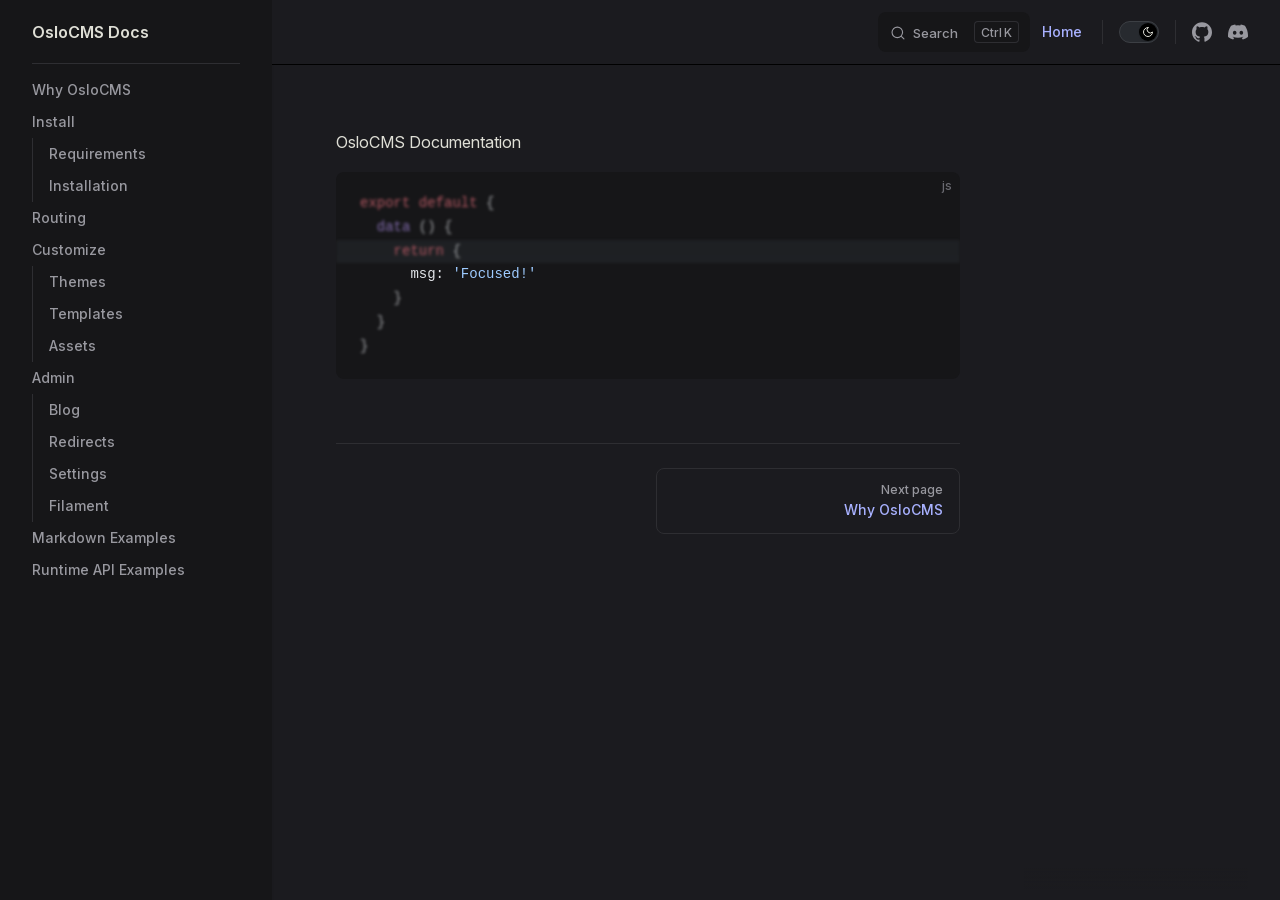
==== docs/index.html @ 2665dec1 "testing vue comp." ====
<!DOCTYPE html>
<html lang="en-US" dir="ltr">
  <head>
    <meta charset="utf-8">
    <meta name="viewport" content="width=device-width,initial-scale=1">
    <title>OsloCMS Docs</title>
    <meta name="description" content="Documentation for OsloCMS">
    <meta name="generator" content="VitePress v1.6.4">
    <link rel="preload stylesheet" href="/docs/assets/style.DeRj44aW.css" as="style">
    <link rel="preload stylesheet" href="/docs/vp-icons.css" as="style">
    
    <script type="module" src="/docs/assets/app.ida3rSak.js"></script>
    <link rel="preload" href="/docs/assets/inter-roman-latin.Di8DUHzh.woff2" as="font" type="font/woff2" crossorigin="">
    <link rel="modulepreload" href="/docs/assets/chunks/theme.DmcvcdKT.js">
    <link rel="modulepreload" href="/docs/assets/chunks/framework.C_C_Szfk.js">
    <link rel="modulepreload" href="/docs/assets/index.md.CKp2go_h.lean.js">
    <script id="check-dark-mode">(()=>{const e=localStorage.getItem("vitepress-theme-appearance")||"dark",a=window.matchMedia("(prefers-color-scheme: dark)").matches;(!e||e==="auto"?a:e==="dark")&&document.documentElement.classList.add("dark")})();</script>
    <script id="check-mac-os">document.documentElement.classList.toggle("mac",/Mac|iPhone|iPod|iPad/i.test(navigator.platform));</script>
  </head>
  <body>
    <div id="app"><div class="Layout" data-v-5d98c3a5><!--[--><!--]--><!--[--><span tabindex="-1" data-v-0b0ada53></span><a href="#VPContent" class="VPSkipLink visually-hidden" data-v-0b0ada53>Skip to content</a><!--]--><!----><header class="VPNav" data-v-5d98c3a5 data-v-ae24b3ad><div class="VPNavBar" data-v-ae24b3ad data-v-6aa21345><div class="wrapper" data-v-6aa21345><div class="container" data-v-6aa21345><div class="title" data-v-6aa21345><div class="VPNavBarTitle has-sidebar" data-v-6aa21345 data-v-1168a8e4><a class="title" href="/docs/" data-v-1168a8e4><!--[--><!--]--><!----><span data-v-1168a8e4>OsloCMS Docs</span><!--[--><!--]--></a></div></div><div class="content" data-v-6aa21345><div class="content-body" data-v-6aa21345><!--[--><!--]--><div class="VPNavBarSearch search" data-v-6aa21345><!--[--><!----><div id="local-search"><button type="button" class="DocSearch DocSearch-Button" aria-label="Search"><span class="DocSearch-Button-Container"><span class="vp-icon DocSearch-Search-Icon"></span><span class="DocSearch-Button-Placeholder">Search</span></span><span class="DocSearch-Button-Keys"><kbd class="DocSearch-Button-Key"></kbd><kbd class="DocSearch-Button-Key">K</kbd></span></button></div><!--]--></div><nav aria-labelledby="main-nav-aria-label" class="VPNavBarMenu menu" data-v-6aa21345 data-v-dc692963><span id="main-nav-aria-label" class="visually-hidden" data-v-dc692963> Main Navigation </span><!--[--><!--[--><a class="VPLink link VPNavBarMenuLink active" href="/docs/" tabindex="0" data-v-dc692963 data-v-e56f3d57><!--[--><span data-v-e56f3d57>Home</span><!--]--></a><!--]--><!--]--></nav><!----><div class="VPNavBarAppearance appearance" data-v-6aa21345 data-v-6c893767><button class="VPSwitch VPSwitchAppearance" type="button" role="switch" title aria-checked="true" data-v-6c893767 data-v-5337faa4 data-v-1d5665e3><span class="check" data-v-1d5665e3><span class="icon" data-v-1d5665e3><!--[--><span class="vpi-sun sun" data-v-5337faa4></span><span class="vpi-moon moon" data-v-5337faa4></span><!--]--></span></span></button></div><div class="VPSocialLinks VPNavBarSocialLinks social-links" data-v-6aa21345 data-v-0394ad82 data-v-7bc22406><!--[--><a class="VPSocialLink no-icon" href="https://github.com/oslocms/oslocms" aria-label="github" target="_blank" rel="noopener" data-v-7bc22406 data-v-bd121fe5><span class="vpi-social-github"></span></a><a class="VPSocialLink no-icon" href="https://discord.com/invite/kWGQYhbkNf" aria-label="discord" target="_blank" rel="noopener" data-v-7bc22406 data-v-bd121fe5><span class="vpi-social-discord"></span></a><!--]--></div><div class="VPFlyout VPNavBarExtra extra" data-v-6aa21345 data-v-bb2aa2f0 data-v-cf11d7a2><button type="button" class="button" aria-haspopup="true" aria-expanded="false" aria-label="extra navigation" data-v-cf11d7a2><span class="vpi-more-horizontal icon" data-v-cf11d7a2></span></button><div class="menu" data-v-cf11d7a2><div class="VPMenu" data-v-cf11d7a2 data-v-b98bc113><!----><!--[--><!--[--><!----><div class="group" data-v-bb2aa2f0><div class="item appearance" data-v-bb2aa2f0><p class="label" data-v-bb2aa2f0>Appearance</p><div class="appearance-action" data-v-bb2aa2f0><button class="VPSwitch VPSwitchAppearance" type="button" role="switch" title aria-checked="true" data-v-bb2aa2f0 data-v-5337faa4 data-v-1d5665e3><span class="check" data-v-1d5665e3><span class="icon" data-v-1d5665e3><!--[--><span class="vpi-sun sun" data-v-5337faa4></span><span class="vpi-moon moon" data-v-5337faa4></span><!--]--></span></span></button></div></div></div><div class="group" data-v-bb2aa2f0><div class="item social-links" data-v-bb2aa2f0><div class="VPSocialLinks social-links-list" data-v-bb2aa2f0 data-v-7bc22406><!--[--><a class="VPSocialLink no-icon" href="https://github.com/oslocms/oslocms" aria-label="github" target="_blank" rel="noopener" data-v-7bc22406 data-v-bd121fe5><span class="vpi-social-github"></span></a><a class="VPSocialLink no-icon" href="https://discord.com/invite/kWGQYhbkNf" aria-label="discord" target="_blank" rel="noopener" data-v-7bc22406 data-v-bd121fe5><span class="vpi-social-discord"></span></a><!--]--></div></div></div><!--]--><!--]--></div></div></div><!--[--><!--]--><button type="button" class="VPNavBarHamburger hamburger" aria-label="mobile navigation" aria-expanded="false" aria-controls="VPNavScreen" data-v-6aa21345 data-v-e5dd9c1c><span class="container" data-v-e5dd9c1c><span class="top" data-v-e5dd9c1c></span><span class="middle" data-v-e5dd9c1c></span><span class="bottom" data-v-e5dd9c1c></span></span></button></div></div></div></div><div class="divider" data-v-6aa21345><div class="divider-line" data-v-6aa21345></div></div></div><!----></header><div class="VPLocalNav has-sidebar empty" data-v-5d98c3a5 data-v-a6f0e41e><div class="container" data-v-a6f0e41e><button class="menu" aria-expanded="false" aria-controls="VPSidebarNav" data-v-a6f0e41e><span class="vpi-align-left menu-icon" data-v-a6f0e41e></span><span class="menu-text" data-v-a6f0e41e>Menu</span></button><div class="VPLocalNavOutlineDropdown" style="--vp-vh:0px;" data-v-a6f0e41e data-v-8a42e2b4><button data-v-8a42e2b4>Return to top</button><!----></div></div></div><aside class="VPSidebar" data-v-5d98c3a5 data-v-319d5ca6><div class="curtain" data-v-319d5ca6></div><nav class="nav" id="VPSidebarNav" aria-labelledby="sidebar-aria-label" tabindex="-1" data-v-319d5ca6><span class="visually-hidden" id="sidebar-aria-label" data-v-319d5ca6> Sidebar Navigation </span><!--[--><!--]--><!--[--><div class="no-transition group" data-v-c40bc020><section class="VPSidebarItem level-0" data-v-c40bc020 data-v-b3fd67f8><!----><div class="items" data-v-b3fd67f8><!--[--><div class="VPSidebarItem level-1 is-link" data-v-b3fd67f8><div class="item" data-v-b3fd67f8><div class="indicator" data-v-b3fd67f8></div><a class="VPLink link link" href="/docs/why-oslocms.html" data-v-b3fd67f8><!--[--><p class="text" data-v-b3fd67f8>Why OsloCMS</p><!--]--></a><!----></div><!----></div><section class="VPSidebarItem level-1" data-v-b3fd67f8><div class="item" role="button" tabindex="0" data-v-b3fd67f8><div class="indicator" data-v-b3fd67f8></div><h3 class="text" data-v-b3fd67f8>Install</h3><!----></div><div class="items" data-v-b3fd67f8><!--[--><div class="VPSidebarItem level-2 is-link" data-v-b3fd67f8><div class="item" data-v-b3fd67f8><div class="indicator" data-v-b3fd67f8></div><a class="VPLink link link" href="/docs/requirements.html" data-v-b3fd67f8><!--[--><p class="text" data-v-b3fd67f8>Requirements</p><!--]--></a><!----></div><!----></div><div class="VPSidebarItem level-2 is-link" data-v-b3fd67f8><div class="item" data-v-b3fd67f8><div class="indicator" data-v-b3fd67f8></div><a class="VPLink link link" href="/docs/installation.html" data-v-b3fd67f8><!--[--><p class="text" data-v-b3fd67f8>Installation</p><!--]--></a><!----></div><!----></div><!--]--></div></section><div class="VPSidebarItem level-1 is-link" data-v-b3fd67f8><div class="item" data-v-b3fd67f8><div class="indicator" data-v-b3fd67f8></div><a class="VPLink link link" href="/docs/routing.html" data-v-b3fd67f8><!--[--><p class="text" data-v-b3fd67f8>Routing</p><!--]--></a><!----></div><!----></div><section class="VPSidebarItem level-1" data-v-b3fd67f8><div class="item" role="button" tabindex="0" data-v-b3fd67f8><div class="indicator" data-v-b3fd67f8></div><h3 class="text" data-v-b3fd67f8>Customize</h3><!----></div><div class="items" data-v-b3fd67f8><!--[--><div class="VPSidebarItem level-2 is-link" data-v-b3fd67f8><div class="item" data-v-b3fd67f8><div class="indicator" data-v-b3fd67f8></div><a class="VPLink link link" href="/docs/themes.html" data-v-b3fd67f8><!--[--><p class="text" data-v-b3fd67f8>Themes</p><!--]--></a><!----></div><!----></div><div class="VPSidebarItem level-2 is-link" data-v-b3fd67f8><div class="item" data-v-b3fd67f8><div class="indicator" data-v-b3fd67f8></div><a class="VPLink link link" href="/docs/templates.html" data-v-b3fd67f8><!--[--><p class="text" data-v-b3fd67f8>Templates</p><!--]--></a><!----></div><!----></div><div class="VPSidebarItem level-2 is-link" data-v-b3fd67f8><div class="item" data-v-b3fd67f8><div class="indicator" data-v-b3fd67f8></div><a class="VPLink link link" href="/docs/assets.html" data-v-b3fd67f8><!--[--><p class="text" data-v-b3fd67f8>Assets</p><!--]--></a><!----></div><!----></div><!--]--></div></section><section class="VPSidebarItem level-1" data-v-b3fd67f8><div class="item" role="button" tabindex="0" data-v-b3fd67f8><div class="indicator" data-v-b3fd67f8></div><h3 class="text" data-v-b3fd67f8>Admin</h3><!----></div><div class="items" data-v-b3fd67f8><!--[--><div class="VPSidebarItem level-2 is-link" data-v-b3fd67f8><div class="item" data-v-b3fd67f8><div class="indicator" data-v-b3fd67f8></div><a class="VPLink link link" href="/docs/blog.html" data-v-b3fd67f8><!--[--><p class="text" data-v-b3fd67f8>Blog</p><!--]--></a><!----></div><!----></div><div class="VPSidebarItem level-2 is-link" data-v-b3fd67f8><div class="item" data-v-b3fd67f8><div class="indicator" data-v-b3fd67f8></div><a class="VPLink link link" href="/docs/redirects.html" data-v-b3fd67f8><!--[--><p class="text" data-v-b3fd67f8>Redirects</p><!--]--></a><!----></div><!----></div><div class="VPSidebarItem level-2 is-link" data-v-b3fd67f8><div class="item" data-v-b3fd67f8><div class="indicator" data-v-b3fd67f8></div><a class="VPLink link link" href="/docs/settings.html" data-v-b3fd67f8><!--[--><p class="text" data-v-b3fd67f8>Settings</p><!--]--></a><!----></div><!----></div><div class="VPSidebarItem level-2 is-link" data-v-b3fd67f8><div class="item" data-v-b3fd67f8><div class="indicator" data-v-b3fd67f8></div><a class="VPLink link link" href="/docs/filament.html" data-v-b3fd67f8><!--[--><p class="text" data-v-b3fd67f8>Filament</p><!--]--></a><!----></div><!----></div><!--]--></div></section><div class="VPSidebarItem level-1 is-link" data-v-b3fd67f8><div class="item" data-v-b3fd67f8><div class="indicator" data-v-b3fd67f8></div><a class="VPLink link link" href="/docs/markdown-examples.html" data-v-b3fd67f8><!--[--><p class="text" data-v-b3fd67f8>Markdown Examples</p><!--]--></a><!----></div><!----></div><div class="VPSidebarItem level-1 is-link" data-v-b3fd67f8><div class="item" data-v-b3fd67f8><div class="indicator" data-v-b3fd67f8></div><a class="VPLink link link" href="/docs/api-examples.html" data-v-b3fd67f8><!--[--><p class="text" data-v-b3fd67f8>Runtime API Examples</p><!--]--></a><!----></div><!----></div><!--]--></div></section></div><!--]--><!--[--><!--]--></nav></aside><div class="VPContent has-sidebar" id="VPContent" data-v-5d98c3a5 data-v-1428d186><div class="VPDoc has-sidebar has-aside" data-v-1428d186 data-v-39a288b8><!--[--><!--]--><div class="container" data-v-39a288b8><div class="aside" data-v-39a288b8><div class="aside-curtain" data-v-39a288b8></div><div class="aside-container" data-v-39a288b8><div class="aside-content" data-v-39a288b8><div class="VPDocAside" data-v-39a288b8 data-v-3f215769><!--[--><!--]--><!--[--><!--]--><nav aria-labelledby="doc-outline-aria-label" class="VPDocAsideOutline" data-v-3f215769 data-v-a5bbad30><div class="content" data-v-a5bbad30><div class="outline-marker" data-v-a5bbad30></div><div aria-level="2" class="outline-title" id="doc-outline-aria-label" role="heading" data-v-a5bbad30>On this page</div><ul class="VPDocOutlineItem root" data-v-a5bbad30 data-v-b933a997><!--[--><!--]--></ul></div></nav><!--[--><!--]--><div class="spacer" data-v-3f215769></div><!--[--><!--]--><!----><!--[--><!--]--><!--[--><!--]--></div></div></div></div><div class="content" data-v-39a288b8><div class="content-container" data-v-39a288b8><!--[--><!--]--><main class="main" data-v-39a288b8><div style="position:relative;" class="vp-doc _docs_" data-v-39a288b8><div><p>OsloCMS Documentation</p><div class="language-js vp-adaptive-theme"><button title="Copy Code" class="copy"></button><span class="lang">js</span><pre class="shiki shiki-themes github-light github-dark has-focused-lines vp-code" tabindex="0"><code><span class="line"><span style="--shiki-light:#D73A49;--shiki-dark:#F97583;">export</span><span style="--shiki-light:#D73A49;--shiki-dark:#F97583;"> default</span><span style="--shiki-light:#24292E;--shiki-dark:#E1E4E8;"> {</span></span>
<span class="line"><span style="--shiki-light:#6F42C1;--shiki-dark:#B392F0;">  data</span><span style="--shiki-light:#24292E;--shiki-dark:#E1E4E8;"> () {</span></span>
<span class="line highlighted"><span style="--shiki-light:#D73A49;--shiki-dark:#F97583;">    return</span><span style="--shiki-light:#24292E;--shiki-dark:#E1E4E8;"> {</span></span>
<span class="line has-focus"><span style="--shiki-light:#24292E;--shiki-dark:#E1E4E8;">      msg: </span><span style="--shiki-light:#032F62;--shiki-dark:#9ECBFF;">&#39;Focused!&#39;</span></span>
<span class="line"><span style="--shiki-light:#24292E;--shiki-dark:#E1E4E8;">    }</span></span>
<span class="line"><span style="--shiki-light:#24292E;--shiki-dark:#E1E4E8;">  }</span></span>
<span class="line"><span style="--shiki-light:#24292E;--shiki-dark:#E1E4E8;">}</span></span></code></pre></div><!----></div></div></main><footer class="VPDocFooter" data-v-39a288b8 data-v-e257564d><!--[--><!--]--><!----><nav class="prev-next" aria-labelledby="doc-footer-aria-label" data-v-e257564d><span class="visually-hidden" id="doc-footer-aria-label" data-v-e257564d>Pager</span><div class="pager" data-v-e257564d><!----></div><div class="pager" data-v-e257564d><a class="VPLink link pager-link next" href="/docs/why-oslocms.html" data-v-e257564d><!--[--><span class="desc" data-v-e257564d>Next page</span><span class="title" data-v-e257564d>Why OsloCMS</span><!--]--></a></div></nav></footer><!--[--><!--]--></div></div></div><!--[--><!--]--></div></div><!----><!--[--><!--]--></div></div>
    <script>window.__VP_HASH_MAP__=JSON.parse("{\"api-examples.md\":\"Dsh8jZm9\",\"blog.md\":\"DB3ICkCv\",\"filament.md\":\"DkvIw7Wy\",\"index.md\":\"CKp2go_h\",\"installation.md\":\"D9FO92yv\",\"markdown-examples.md\":\"B3j5pQCL\",\"requirements.md\":\"CQa6sBof\",\"routing.md\":\"C2Q2ifGm\",\"settings.md\":\"DXqsohsx\",\"templates.md\":\"BaVoWeAZ\",\"themes.md\":\"8cF9UTrM\",\"why-oslocms.md\":\"DVQDPVm5\"}");window.__VP_SITE_DATA__=JSON.parse("{\"lang\":\"en-US\",\"dir\":\"ltr\",\"title\":\"OsloCMS Docs\",\"description\":\"Documentation for OsloCMS\",\"base\":\"/docs/\",\"head\":[],\"router\":{\"prefetchLinks\":true},\"appearance\":\"dark\",\"themeConfig\":{\"head\":[[\"link\",{\"rel\":\"icon\",\"href\":\"/images/favicon.ico\"}]],\"nav\":[{\"text\":\"Home\",\"link\":\"/\"}],\"sidebar\":[{\"items\":[{\"text\":\"Why OsloCMS\",\"link\":\"/why-oslocms\"},{\"text\":\"Install\",\"items\":[{\"text\":\"Requirements\",\"link\":\"/requirements\"},{\"text\":\"Installation\",\"link\":\"/installation\"}]},{\"text\":\"Routing\",\"link\":\"/routing\"},{\"text\":\"Customize\",\"items\":[{\"text\":\"Themes\",\"link\":\"/themes\"},{\"text\":\"Templates\",\"link\":\"/templates\"},{\"text\":\"Assets\",\"link\":\"/assets\"}]},{\"text\":\"Admin\",\"items\":[{\"text\":\"Blog\",\"link\":\"/blog\"},{\"text\":\"Redirects\",\"link\":\"/redirects\"},{\"text\":\"Settings\",\"link\":\"/settings\"},{\"text\":\"Filament\",\"link\":\"/filament\"}]},{\"text\":\"Markdown Examples\",\"link\":\"/markdown-examples\"},{\"text\":\"Runtime API Examples\",\"link\":\"/api-examples\"}]}],\"socialLinks\":[{\"icon\":\"github\",\"link\":\"https://github.com/oslocms/oslocms\"},{\"icon\":\"discord\",\"link\":\"https://discord.com/invite/kWGQYhbkNf\"}],\"search\":{\"provider\":\"local\"}},\"locales\":{},\"scrollOffset\":134,\"cleanUrls\":false}");</script>
    
  </body>
</html>
---- docs/assets/style.DeRj44aW.css ----
@font-face{font-family:Inter;font-style:normal;font-weight:100 900;font-display:swap;src:url(/docs/assets/inter-roman-cyrillic-ext.BBPuwvHQ.woff2) format("woff2");unicode-range:U+0460-052F,U+1C80-1C88,U+20B4,U+2DE0-2DFF,U+A640-A69F,U+FE2E-FE2F}@font-face{font-family:Inter;font-style:normal;font-weight:100 900;font-display:swap;src:url(/docs/assets/inter-roman-cyrillic.C5lxZ8CY.woff2) format("woff2");unicode-range:U+0301,U+0400-045F,U+0490-0491,U+04B0-04B1,U+2116}@font-face{font-family:Inter;font-style:normal;font-weight:100 900;font-display:swap;src:url(/docs/assets/inter-roman-greek-ext.CqjqNYQ-.woff2) format("woff2");unicode-range:U+1F00-1FFF}@font-face{font-family:Inter;font-style:normal;font-weight:100 900;font-display:swap;src:url(/docs/assets/inter-roman-greek.BBVDIX6e.woff2) format("woff2");unicode-range:U+0370-0377,U+037A-037F,U+0384-038A,U+038C,U+038E-03A1,U+03A3-03FF}@font-face{font-family:Inter;font-style:normal;font-weight:100 900;font-display:swap;src:url(/docs/assets/inter-roman-vietnamese.BjW4sHH5.woff2) format("woff2");unicode-range:U+0102-0103,U+0110-0111,U+0128-0129,U+0168-0169,U+01A0-01A1,U+01AF-01B0,U+0300-0301,U+0303-0304,U+0308-0309,U+0323,U+0329,U+1EA0-1EF9,U+20AB}@font-face{font-family:Inter;font-style:normal;font-weight:100 900;font-display:swap;src:url(/docs/assets/inter-roman-latin-ext.4ZJIpNVo.woff2) format("woff2");unicode-range:U+0100-02AF,U+0304,U+0308,U+0329,U+1E00-1E9F,U+1EF2-1EFF,U+2020,U+20A0-20AB,U+20AD-20C0,U+2113,U+2C60-2C7F,U+A720-A7FF}@font-face{font-family:Inter;font-style:normal;font-weight:100 900;font-display:swap;src:url(/docs/assets/inter-roman-latin.Di8DUHzh.woff2) format("woff2");unicode-range:U+0000-00FF,U+0131,U+0152-0153,U+02BB-02BC,U+02C6,U+02DA,U+02DC,U+0304,U+0308,U+0329,U+2000-206F,U+2074,U+20AC,U+2122,U+2191,U+2193,U+2212,U+2215,U+FEFF,U+FFFD}@font-face{font-family:Inter;font-style:italic;font-weight:100 900;font-display:swap;src:url(/docs/assets/inter-italic-cyrillic-ext.r48I6akx.woff2) format("woff2");unicode-range:U+0460-052F,U+1C80-1C88,U+20B4,U+2DE0-2DFF,U+A640-A69F,U+FE2E-FE2F}@font-face{font-family:Inter;font-style:italic;font-weight:100 900;font-display:swap;src:url(/docs/assets/inter-italic-cyrillic.By2_1cv3.woff2) format("woff2");unicode-range:U+0301,U+0400-045F,U+0490-0491,U+04B0-04B1,U+2116}@font-face{font-family:Inter;font-style:italic;font-weight:100 900;font-display:swap;src:url(/docs/assets/inter-italic-greek-ext.1u6EdAuj.woff2) format("woff2");unicode-range:U+1F00-1FFF}@font-face{font-family:Inter;font-style:italic;font-weight:100 900;font-display:swap;src:url(/docs/assets/inter-italic-greek.DJ8dCoTZ.woff2) format("woff2");unicode-range:U+0370-0377,U+037A-037F,U+0384-038A,U+038C,U+038E-03A1,U+03A3-03FF}@font-face{font-family:Inter;font-style:italic;font-weight:100 900;font-display:swap;src:url(/docs/assets/inter-italic-vietnamese.BSbpV94h.woff2) format("woff2");unicode-range:U+0102-0103,U+0110-0111,U+0128-0129,U+0168-0169,U+01A0-01A1,U+01AF-01B0,U+0300-0301,U+0303-0304,U+0308-0309,U+0323,U+0329,U+1EA0-1EF9,U+20AB}@font-face{font-family:Inter;font-style:italic;font-weight:100 900;font-display:swap;src:url(/docs/assets/inter-italic-latin-ext.CN1xVJS-.woff2) format("woff2");unicode-range:U+0100-02AF,U+0304,U+0308,U+0329,U+1E00-1E9F,U+1EF2-1EFF,U+2020,U+20A0-20AB,U+20AD-20C0,U+2113,U+2C60-2C7F,U+A720-A7FF}@font-face{font-family:Inter;font-style:italic;font-weight:100 900;font-display:swap;src:url(/docs/assets/inter-italic-latin.C2AdPX0b.woff2) format("woff2");unicode-range:U+0000-00FF,U+0131,U+0152-0153,U+02BB-02BC,U+02C6,U+02DA,U+02DC,U+0304,U+0308,U+0329,U+2000-206F,U+2074,U+20AC,U+2122,U+2191,U+2193,U+2212,U+2215,U+FEFF,U+FFFD}@font-face{font-family:Punctuation SC;font-weight:400;src:local("PingFang SC Regular"),local("Noto Sans CJK SC"),local("Microsoft YaHei");unicode-range:U+201C,U+201D,U+2018,U+2019,U+2E3A,U+2014,U+2013,U+2026,U+00B7,U+007E,U+002F}@font-face{font-family:Punctuation SC;font-weight:500;src:local("PingFang SC Medium"),local("Noto Sans CJK SC"),local("Microsoft YaHei");unicode-range:U+201C,U+201D,U+2018,U+2019,U+2E3A,U+2014,U+2013,U+2026,U+00B7,U+007E,U+002F}@font-face{font-family:Punctuation SC;font-weight:600;src:local("PingFang SC Semibold"),local("Noto Sans CJK SC Bold"),local("Microsoft YaHei Bold");unicode-range:U+201C,U+201D,U+2018,U+2019,U+2E3A,U+2014,U+2013,U+2026,U+00B7,U+007E,U+002F}@font-face{font-family:Punctuation SC;font-weight:700;src:local("PingFang SC Semibold"),local("Noto Sans CJK SC Bold"),local("Microsoft YaHei Bold");unicode-range:U+201C,U+201D,U+2018,U+2019,U+2E3A,U+2014,U+2013,U+2026,U+00B7,U+007E,U+002F}:root{--vp-c-white: #ffffff;--vp-c-black: #000000;--vp-c-neutral: var(--vp-c-black);--vp-c-neutral-inverse: var(--vp-c-white)}.dark{--vp-c-neutral: var(--vp-c-white);--vp-c-neutral-inverse: var(--vp-c-black)}:root{--vp-c-gray-1: #dddde3;--vp-c-gray-2: #e4e4e9;--vp-c-gray-3: #ebebef;--vp-c-gray-soft: rgba(142, 150, 170, .14);--vp-c-indigo-1: #3451b2;--vp-c-indigo-2: #3a5ccc;--vp-c-indigo-3: #5672cd;--vp-c-indigo-soft: rgba(100, 108, 255, .14);--vp-c-purple-1: #6f42c1;--vp-c-purple-2: #7e4cc9;--vp-c-purple-3: #8e5cd9;--vp-c-purple-soft: rgba(159, 122, 234, .14);--vp-c-green-1: #18794e;--vp-c-green-2: #299764;--vp-c-green-3: #30a46c;--vp-c-green-soft: rgba(16, 185, 129, .14);--vp-c-yellow-1: #915930;--vp-c-yellow-2: #946300;--vp-c-yellow-3: #9f6a00;--vp-c-yellow-soft: rgba(234, 179, 8, .14);--vp-c-red-1: #b8272c;--vp-c-red-2: #d5393e;--vp-c-red-3: #e0575b;--vp-c-red-soft: rgba(244, 63, 94, .14);--vp-c-sponsor: #db2777}.dark{--vp-c-gray-1: #515c67;--vp-c-gray-2: #414853;--vp-c-gray-3: #32363f;--vp-c-gray-soft: rgba(101, 117, 133, .16);--vp-c-indigo-1: #a8b1ff;--vp-c-indigo-2: #5c73e7;--vp-c-indigo-3: #3e63dd;--vp-c-indigo-soft: rgba(100, 108, 255, .16);--vp-c-purple-1: #c8abfa;--vp-c-purple-2: #a879e6;--vp-c-purple-3: #8e5cd9;--vp-c-purple-soft: rgba(159, 122, 234, .16);--vp-c-green-1: #3dd68c;--vp-c-green-2: #30a46c;--vp-c-green-3: #298459;--vp-c-green-soft: rgba(16, 185, 129, .16);--vp-c-yellow-1: #f9b44e;--vp-c-yellow-2: #da8b17;--vp-c-yellow-3: #a46a0a;--vp-c-yellow-soft: rgba(234, 179, 8, .16);--vp-c-red-1: #f66f81;--vp-c-red-2: #f14158;--vp-c-red-3: #b62a3c;--vp-c-red-soft: rgba(244, 63, 94, .16)}:root{--vp-c-bg: #ffffff;--vp-c-bg-alt: #f6f6f7;--vp-c-bg-elv: #ffffff;--vp-c-bg-soft: #f6f6f7}.dark{--vp-c-bg: #1b1b1f;--vp-c-bg-alt: #161618;--vp-c-bg-elv: #202127;--vp-c-bg-soft: #202127}:root{--vp-c-border: #c2c2c4;--vp-c-divider: #e2e2e3;--vp-c-gutter: #e2e2e3}.dark{--vp-c-border: #3c3f44;--vp-c-divider: #2e2e32;--vp-c-gutter: #000000}:root{--vp-c-text-1: #3c3c43;--vp-c-text-2: #67676c;--vp-c-text-3: #929295}.dark{--vp-c-text-1: #dfdfd6;--vp-c-text-2: #98989f;--vp-c-text-3: #6a6a71}:root{--vp-c-default-1: var(--vp-c-gray-1);--vp-c-default-2: var(--vp-c-gray-2);--vp-c-default-3: var(--vp-c-gray-3);--vp-c-default-soft: var(--vp-c-gray-soft);--vp-c-brand-1: var(--vp-c-indigo-1);--vp-c-brand-2: var(--vp-c-indigo-2);--vp-c-brand-3: var(--vp-c-indigo-3);--vp-c-brand-soft: var(--vp-c-indigo-soft);--vp-c-brand: var(--vp-c-brand-1);--vp-c-tip-1: var(--vp-c-brand-1);--vp-c-tip-2: var(--vp-c-brand-2);--vp-c-tip-3: var(--vp-c-brand-3);--vp-c-tip-soft: var(--vp-c-brand-soft);--vp-c-note-1: var(--vp-c-brand-1);--vp-c-note-2: var(--vp-c-brand-2);--vp-c-note-3: var(--vp-c-brand-3);--vp-c-note-soft: var(--vp-c-brand-soft);--vp-c-success-1: var(--vp-c-green-1);--vp-c-success-2: var(--vp-c-green-2);--vp-c-success-3: var(--vp-c-green-3);--vp-c-success-soft: var(--vp-c-green-soft);--vp-c-important-1: var(--vp-c-purple-1);--vp-c-important-2: var(--vp-c-purple-2);--vp-c-important-3: var(--vp-c-purple-3);--vp-c-important-soft: var(--vp-c-purple-soft);--vp-c-warning-1: var(--vp-c-yellow-1);--vp-c-warning-2: var(--vp-c-yellow-2);--vp-c-warning-3: var(--vp-c-yellow-3);--vp-c-warning-soft: var(--vp-c-yellow-soft);--vp-c-danger-1: var(--vp-c-red-1);--vp-c-danger-2: var(--vp-c-red-2);--vp-c-danger-3: var(--vp-c-red-3);--vp-c-danger-soft: var(--vp-c-red-soft);--vp-c-caution-1: var(--vp-c-red-1);--vp-c-caution-2: var(--vp-c-red-2);--vp-c-caution-3: var(--vp-c-red-3);--vp-c-caution-soft: var(--vp-c-red-soft)}:root{--vp-font-family-base: "Inter", ui-sans-serif, system-ui, sans-serif, "Apple Color Emoji", "Segoe UI Emoji", "Segoe UI Symbol", "Noto Color Emoji";--vp-font-family-mono: ui-monospace, "Menlo", "Monaco", "Consolas", "Liberation Mono", "Courier New", monospace;font-optical-sizing:auto}:root:where(:lang(zh)){--vp-font-family-base: "Punctuation SC", "Inter", ui-sans-serif, system-ui, sans-serif, "Apple Color Emoji", "Segoe UI Emoji", "Segoe UI Symbol", "Noto Color Emoji"}:root{--vp-shadow-1: 0 1px 2px rgba(0, 0, 0, .04), 0 1px 2px rgba(0, 0, 0, .06);--vp-shadow-2: 0 3px 12px rgba(0, 0, 0, .07), 0 1px 4px rgba(0, 0, 0, .07);--vp-shadow-3: 0 12px 32px rgba(0, 0, 0, .1), 0 2px 6px rgba(0, 0, 0, .08);--vp-shadow-4: 0 14px 44px rgba(0, 0, 0, .12), 0 3px 9px rgba(0, 0, 0, .12);--vp-shadow-5: 0 18px 56px rgba(0, 0, 0, .16), 0 4px 12px rgba(0, 0, 0, .16)}:root{--vp-z-index-footer: 10;--vp-z-index-local-nav: 20;--vp-z-index-nav: 30;--vp-z-index-layout-top: 40;--vp-z-index-backdrop: 50;--vp-z-index-sidebar: 60}@media (min-width: 960px){:root{--vp-z-index-sidebar: 25}}:root{--vp-layout-max-width: 1440px}:root{--vp-header-anchor-symbol: "#"}:root{--vp-code-line-height: 1.7;--vp-code-font-size: .875em;--vp-code-color: var(--vp-c-brand-1);--vp-code-link-color: var(--vp-c-brand-1);--vp-code-link-hover-color: var(--vp-c-brand-2);--vp-code-bg: var(--vp-c-default-soft);--vp-code-block-color: var(--vp-c-text-2);--vp-code-block-bg: var(--vp-c-bg-alt);--vp-code-block-divider-color: var(--vp-c-gutter);--vp-code-lang-color: var(--vp-c-text-3);--vp-code-line-highlight-color: var(--vp-c-default-soft);--vp-code-line-number-color: var(--vp-c-text-3);--vp-code-line-diff-add-color: var(--vp-c-success-soft);--vp-code-line-diff-add-symbol-color: var(--vp-c-success-1);--vp-code-line-diff-remove-color: var(--vp-c-danger-soft);--vp-code-line-diff-remove-symbol-color: var(--vp-c-danger-1);--vp-code-line-warning-color: var(--vp-c-warning-soft);--vp-code-line-error-color: var(--vp-c-danger-soft);--vp-code-copy-code-border-color: var(--vp-c-divider);--vp-code-copy-code-bg: var(--vp-c-bg-soft);--vp-code-copy-code-hover-border-color: var(--vp-c-divider);--vp-code-copy-code-hover-bg: var(--vp-c-bg);--vp-code-copy-code-active-text: var(--vp-c-text-2);--vp-code-copy-copied-text-content: "Copied";--vp-code-tab-divider: var(--vp-code-block-divider-color);--vp-code-tab-text-color: var(--vp-c-text-2);--vp-code-tab-bg: var(--vp-code-block-bg);--vp-code-tab-hover-text-color: var(--vp-c-text-1);--vp-code-tab-active-text-color: var(--vp-c-text-1);--vp-code-tab-active-bar-color: var(--vp-c-brand-1)}:lang(es),:lang(pt){--vp-code-copy-copied-text-content: "Copiado"}:lang(fa){--vp-code-copy-copied-text-content: "کپی شد"}:lang(ko){--vp-code-copy-copied-text-content: "복사됨"}:lang(ru){--vp-code-copy-copied-text-content: "Скопировано"}:lang(zh){--vp-code-copy-copied-text-content: "已复制"}:root{--vp-button-brand-border: transparent;--vp-button-brand-text: var(--vp-c-white);--vp-button-brand-bg: var(--vp-c-brand-3);--vp-button-brand-hover-border: transparent;--vp-button-brand-hover-text: var(--vp-c-white);--vp-button-brand-hover-bg: var(--vp-c-brand-2);--vp-button-brand-active-border: transparent;--vp-button-brand-active-text: var(--vp-c-white);--vp-button-brand-active-bg: var(--vp-c-brand-1);--vp-button-alt-border: transparent;--vp-button-alt-text: var(--vp-c-text-1);--vp-button-alt-bg: var(--vp-c-default-3);--vp-button-alt-hover-border: transparent;--vp-button-alt-hover-text: var(--vp-c-text-1);--vp-button-alt-hover-bg: var(--vp-c-default-2);--vp-button-alt-active-border: transparent;--vp-button-alt-active-text: var(--vp-c-text-1);--vp-button-alt-active-bg: var(--vp-c-default-1);--vp-button-sponsor-border: var(--vp-c-text-2);--vp-button-sponsor-text: var(--vp-c-text-2);--vp-button-sponsor-bg: transparent;--vp-button-sponsor-hover-border: var(--vp-c-sponsor);--vp-button-sponsor-hover-text: var(--vp-c-sponsor);--vp-button-sponsor-hover-bg: transparent;--vp-button-sponsor-active-border: var(--vp-c-sponsor);--vp-button-sponsor-active-text: var(--vp-c-sponsor);--vp-button-sponsor-active-bg: transparent}:root{--vp-custom-block-font-size: 14px;--vp-custom-block-code-font-size: 13px;--vp-custom-block-info-border: transparent;--vp-custom-block-info-text: var(--vp-c-text-1);--vp-custom-block-info-bg: var(--vp-c-default-soft);--vp-custom-block-info-code-bg: var(--vp-c-default-soft);--vp-custom-block-note-border: transparent;--vp-custom-block-note-text: var(--vp-c-text-1);--vp-custom-block-note-bg: var(--vp-c-default-soft);--vp-custom-block-note-code-bg: var(--vp-c-default-soft);--vp-custom-block-tip-border: transparent;--vp-custom-block-tip-text: var(--vp-c-text-1);--vp-custom-block-tip-bg: var(--vp-c-tip-soft);--vp-custom-block-tip-code-bg: var(--vp-c-tip-soft);--vp-custom-block-important-border: transparent;--vp-custom-block-important-text: var(--vp-c-text-1);--vp-custom-block-important-bg: var(--vp-c-important-soft);--vp-custom-block-important-code-bg: var(--vp-c-important-soft);--vp-custom-block-warning-border: transparent;--vp-custom-block-warning-text: var(--vp-c-text-1);--vp-custom-block-warning-bg: var(--vp-c-warning-soft);--vp-custom-block-warning-code-bg: var(--vp-c-warning-soft);--vp-custom-block-danger-border: transparent;--vp-custom-block-danger-text: var(--vp-c-text-1);--vp-custom-block-danger-bg: var(--vp-c-danger-soft);--vp-custom-block-danger-code-bg: var(--vp-c-danger-soft);--vp-custom-block-caution-border: transparent;--vp-custom-block-caution-text: var(--vp-c-text-1);--vp-custom-block-caution-bg: var(--vp-c-caution-soft);--vp-custom-block-caution-code-bg: var(--vp-c-caution-soft);--vp-custom-block-details-border: var(--vp-custom-block-info-border);--vp-custom-block-details-text: var(--vp-custom-block-info-text);--vp-custom-block-details-bg: var(--vp-custom-block-info-bg);--vp-custom-block-details-code-bg: var(--vp-custom-block-info-code-bg)}:root{--vp-input-border-color: var(--vp-c-border);--vp-input-bg-color: var(--vp-c-bg-alt);--vp-input-switch-bg-color: var(--vp-c-default-soft)}:root{--vp-nav-height: 64px;--vp-nav-bg-color: var(--vp-c-bg);--vp-nav-screen-bg-color: var(--vp-c-bg);--vp-nav-logo-height: 24px}.hide-nav{--vp-nav-height: 0px}.hide-nav .VPSidebar{--vp-nav-height: 22px}:root{--vp-local-nav-bg-color: var(--vp-c-bg)}:root{--vp-sidebar-width: 272px;--vp-sidebar-bg-color: var(--vp-c-bg-alt)}:root{--vp-backdrop-bg-color: rgba(0, 0, 0, .6)}:root{--vp-home-hero-name-color: var(--vp-c-brand-1);--vp-home-hero-name-background: transparent;--vp-home-hero-image-background-image: none;--vp-home-hero-image-filter: none}:root{--vp-badge-info-border: transparent;--vp-badge-info-text: var(--vp-c-text-2);--vp-badge-info-bg: var(--vp-c-default-soft);--vp-badge-tip-border: transparent;--vp-badge-tip-text: var(--vp-c-tip-1);--vp-badge-tip-bg: var(--vp-c-tip-soft);--vp-badge-warning-border: transparent;--vp-badge-warning-text: var(--vp-c-warning-1);--vp-badge-warning-bg: var(--vp-c-warning-soft);--vp-badge-danger-border: transparent;--vp-badge-danger-text: var(--vp-c-danger-1);--vp-badge-danger-bg: var(--vp-c-danger-soft)}:root{--vp-carbon-ads-text-color: var(--vp-c-text-1);--vp-carbon-ads-poweredby-color: var(--vp-c-text-2);--vp-carbon-ads-bg-color: var(--vp-c-bg-soft);--vp-carbon-ads-hover-text-color: var(--vp-c-brand-1);--vp-carbon-ads-hover-poweredby-color: var(--vp-c-text-1)}:root{--vp-local-search-bg: var(--vp-c-bg);--vp-local-search-result-bg: var(--vp-c-bg);--vp-local-search-result-border: var(--vp-c-divider);--vp-local-search-result-selected-bg: var(--vp-c-bg);--vp-local-search-result-selected-border: var(--vp-c-brand-1);--vp-local-search-highlight-bg: var(--vp-c-brand-1);--vp-local-search-highlight-text: var(--vp-c-neutral-inverse)}@media (prefers-reduced-motion: reduce){*,:before,:after{animation-delay:-1ms!important;animation-duration:1ms!important;animation-iteration-count:1!important;background-attachment:initial!important;scroll-behavior:auto!important;transition-duration:0s!important;transition-delay:0s!important}}*,:before,:after{box-sizing:border-box}html{line-height:1.4;font-size:16px;-webkit-text-size-adjust:100%}html.dark{color-scheme:dark}body{margin:0;width:100%;min-width:320px;min-height:100vh;line-height:24px;font-family:var(--vp-font-family-base);font-size:16px;font-weight:400;color:var(--vp-c-text-1);background-color:var(--vp-c-bg);font-synthesis:style;text-rendering:optimizeLegibility;-webkit-font-smoothing:antialiased;-moz-osx-font-smoothing:grayscale}main{display:block}h1,h2,h3,h4,h5,h6{margin:0;line-height:24px;font-size:16px;font-weight:400}p{margin:0}strong,b{font-weight:600}a,area,button,[role=button],input,label,select,summary,textarea{touch-action:manipulation}a{color:inherit;text-decoration:inherit}ol,ul{list-style:none;margin:0;padding:0}blockquote{margin:0}pre,code,kbd,samp{font-family:var(--vp-font-family-mono)}img,svg,video,canvas,audio,iframe,embed,object{display:block}figure{margin:0}img,video{max-width:100%;height:auto}button,input,optgroup,select,textarea{border:0;padding:0;line-height:inherit;color:inherit}button{padding:0;font-family:inherit;background-color:transparent;background-image:none}button:enabled,[role=button]:enabled{cursor:pointer}button:focus,button:focus-visible{outline:1px dotted;outline:4px auto -webkit-focus-ring-color}button:focus:not(:focus-visible){outline:none!important}input:focus,textarea:focus,select:focus{outline:none}table{border-collapse:collapse}input{background-color:transparent}input:-ms-input-placeholder,textarea:-ms-input-placeholder{color:var(--vp-c-text-3)}input::-ms-input-placeholder,textarea::-ms-input-placeholder{color:var(--vp-c-text-3)}input::placeholder,textarea::placeholder{color:var(--vp-c-text-3)}input::-webkit-outer-spin-button,input::-webkit-inner-spin-button{-webkit-appearance:none;margin:0}input[type=number]{-moz-appearance:textfield}textarea{resize:vertical}select{-webkit-appearance:none}fieldset{margin:0;padding:0}h1,h2,h3,h4,h5,h6,li,p{overflow-wrap:break-word}vite-error-overlay{z-index:9999}mjx-container{overflow-x:auto}mjx-container>svg{display:inline-block;margin:auto}[class^=vpi-],[class*=" vpi-"],.vp-icon{width:1em;height:1em}[class^=vpi-].bg,[class*=" vpi-"].bg,.vp-icon.bg{background-size:100% 100%;background-color:transparent}[class^=vpi-]:not(.bg),[class*=" vpi-"]:not(.bg),.vp-icon:not(.bg){-webkit-mask:var(--icon) no-repeat;mask:var(--icon) no-repeat;-webkit-mask-size:100% 100%;mask-size:100% 100%;background-color:currentColor;color:inherit}.vpi-align-left{--icon: url("data:image/svg+xml,%3Csvg xmlns='http://www.w3.org/2000/svg' fill='none' stroke='currentColor' stroke-linecap='round' stroke-linejoin='round' stroke-width='2' viewBox='0 0 24 24'%3E%3Cpath d='M21 6H3M15 12H3M17 18H3'/%3E%3C/svg%3E")}.vpi-arrow-right,.vpi-arrow-down,.vpi-arrow-left,.vpi-arrow-up{--icon: url("data:image/svg+xml,%3Csvg xmlns='http://www.w3.org/2000/svg' fill='none' stroke='currentColor' stroke-linecap='round' stroke-linejoin='round' stroke-width='2' viewBox='0 0 24 24'%3E%3Cpath d='M5 12h14M12 5l7 7-7 7'/%3E%3C/svg%3E")}.vpi-chevron-right,.vpi-chevron-down,.vpi-chevron-left,.vpi-chevron-up{--icon: url("data:image/svg+xml,%3Csvg xmlns='http://www.w3.org/2000/svg' fill='none' stroke='currentColor' stroke-linecap='round' stroke-linejoin='round' stroke-width='2' viewBox='0 0 24 24'%3E%3Cpath d='m9 18 6-6-6-6'/%3E%3C/svg%3E")}.vpi-chevron-down,.vpi-arrow-down{transform:rotate(90deg)}.vpi-chevron-left,.vpi-arrow-left{transform:rotate(180deg)}.vpi-chevron-up,.vpi-arrow-up{transform:rotate(-90deg)}.vpi-square-pen{--icon: url("data:image/svg+xml,%3Csvg xmlns='http://www.w3.org/2000/svg' fill='none' stroke='currentColor' stroke-linecap='round' stroke-linejoin='round' stroke-width='2' viewBox='0 0 24 24'%3E%3Cpath d='M12 3H5a2 2 0 0 0-2 2v14a2 2 0 0 0 2 2h14a2 2 0 0 0 2-2v-7'/%3E%3Cpath d='M18.375 2.625a2.121 2.121 0 1 1 3 3L12 15l-4 1 1-4Z'/%3E%3C/svg%3E")}.vpi-plus{--icon: url("data:image/svg+xml,%3Csvg xmlns='http://www.w3.org/2000/svg' fill='none' stroke='currentColor' stroke-linecap='round' stroke-linejoin='round' stroke-width='2' viewBox='0 0 24 24'%3E%3Cpath d='M5 12h14M12 5v14'/%3E%3C/svg%3E")}.vpi-sun{--icon: url("data:image/svg+xml,%3Csvg xmlns='http://www.w3.org/2000/svg' fill='none' stroke='currentColor' stroke-linecap='round' stroke-linejoin='round' stroke-width='2' viewBox='0 0 24 24'%3E%3Ccircle cx='12' cy='12' r='4'/%3E%3Cpath d='M12 2v2M12 20v2M4.93 4.93l1.41 1.41M17.66 17.66l1.41 1.41M2 12h2M20 12h2M6.34 17.66l-1.41 1.41M19.07 4.93l-1.41 1.41'/%3E%3C/svg%3E")}.vpi-moon{--icon: url("data:image/svg+xml,%3Csvg xmlns='http://www.w3.org/2000/svg' fill='none' stroke='currentColor' stroke-linecap='round' stroke-linejoin='round' stroke-width='2' viewBox='0 0 24 24'%3E%3Cpath d='M12 3a6 6 0 0 0 9 9 9 9 0 1 1-9-9Z'/%3E%3C/svg%3E")}.vpi-more-horizontal{--icon: url("data:image/svg+xml,%3Csvg xmlns='http://www.w3.org/2000/svg' fill='none' stroke='currentColor' stroke-linecap='round' stroke-linejoin='round' stroke-width='2' viewBox='0 0 24 24'%3E%3Ccircle cx='12' cy='12' r='1'/%3E%3Ccircle cx='19' cy='12' r='1'/%3E%3Ccircle cx='5' cy='12' r='1'/%3E%3C/svg%3E")}.vpi-languages{--icon: url("data:image/svg+xml,%3Csvg xmlns='http://www.w3.org/2000/svg' fill='none' stroke='currentColor' stroke-linecap='round' stroke-linejoin='round' stroke-width='2' viewBox='0 0 24 24'%3E%3Cpath d='m5 8 6 6M4 14l6-6 2-3M2 5h12M7 2h1M22 22l-5-10-5 10M14 18h6'/%3E%3C/svg%3E")}.vpi-heart{--icon: url("data:image/svg+xml,%3Csvg xmlns='http://www.w3.org/2000/svg' fill='none' stroke='currentColor' stroke-linecap='round' stroke-linejoin='round' stroke-width='2' viewBox='0 0 24 24'%3E%3Cpath d='M19 14c1.49-1.46 3-3.21 3-5.5A5.5 5.5 0 0 0 16.5 3c-1.76 0-3 .5-4.5 2-1.5-1.5-2.74-2-4.5-2A5.5 5.5 0 0 0 2 8.5c0 2.3 1.5 4.05 3 5.5l7 7Z'/%3E%3C/svg%3E")}.vpi-search{--icon: url("data:image/svg+xml,%3Csvg xmlns='http://www.w3.org/2000/svg' fill='none' stroke='currentColor' stroke-linecap='round' stroke-linejoin='round' stroke-width='2' viewBox='0 0 24 24'%3E%3Ccircle cx='11' cy='11' r='8'/%3E%3Cpath d='m21 21-4.3-4.3'/%3E%3C/svg%3E")}.vpi-layout-list{--icon: url("data:image/svg+xml,%3Csvg xmlns='http://www.w3.org/2000/svg' fill='none' stroke='currentColor' stroke-linecap='round' stroke-linejoin='round' stroke-width='2' viewBox='0 0 24 24'%3E%3Crect width='7' height='7' x='3' y='3' rx='1'/%3E%3Crect width='7' height='7' x='3' y='14' rx='1'/%3E%3Cpath d='M14 4h7M14 9h7M14 15h7M14 20h7'/%3E%3C/svg%3E")}.vpi-delete{--icon: url("data:image/svg+xml,%3Csvg xmlns='http://www.w3.org/2000/svg' fill='none' stroke='currentColor' stroke-linecap='round' stroke-linejoin='round' stroke-width='2' viewBox='0 0 24 24'%3E%3Cpath d='M20 5H9l-7 7 7 7h11a2 2 0 0 0 2-2V7a2 2 0 0 0-2-2ZM18 9l-6 6M12 9l6 6'/%3E%3C/svg%3E")}.vpi-corner-down-left{--icon: url("data:image/svg+xml,%3Csvg xmlns='http://www.w3.org/2000/svg' fill='none' stroke='currentColor' stroke-linecap='round' stroke-linejoin='round' stroke-width='2' viewBox='0 0 24 24'%3E%3Cpath d='m9 10-5 5 5 5'/%3E%3Cpath d='M20 4v7a4 4 0 0 1-4 4H4'/%3E%3C/svg%3E")}:root{--vp-icon-copy: url("data:image/svg+xml,%3Csvg xmlns='http://www.w3.org/2000/svg' fill='none' stroke='rgba(128,128,128,1)' stroke-linecap='round' stroke-linejoin='round' stroke-width='2' viewBox='0 0 24 24'%3E%3Crect width='8' height='4' x='8' y='2' rx='1' ry='1'/%3E%3Cpath d='M16 4h2a2 2 0 0 1 2 2v14a2 2 0 0 1-2 2H6a2 2 0 0 1-2-2V6a2 2 0 0 1 2-2h2'/%3E%3C/svg%3E");--vp-icon-copied: url("data:image/svg+xml,%3Csvg xmlns='http://www.w3.org/2000/svg' fill='none' stroke='rgba(128,128,128,1)' stroke-linecap='round' stroke-linejoin='round' stroke-width='2' viewBox='0 0 24 24'%3E%3Crect width='8' height='4' x='8' y='2' rx='1' ry='1'/%3E%3Cpath d='M16 4h2a2 2 0 0 1 2 2v14a2 2 0 0 1-2 2H6a2 2 0 0 1-2-2V6a2 2 0 0 1 2-2h2'/%3E%3Cpath d='m9 14 2 2 4-4'/%3E%3C/svg%3E")}.visually-hidden{position:absolute;width:1px;height:1px;white-space:nowrap;clip:rect(0 0 0 0);clip-path:inset(50%);overflow:hidden}.custom-block{border:1px solid transparent;border-radius:8px;padding:16px 16px 8px;line-height:24px;font-size:var(--vp-custom-block-font-size);color:var(--vp-c-text-2)}.custom-block.info{border-color:var(--vp-custom-block-info-border);color:var(--vp-custom-block-info-text);background-color:var(--vp-custom-block-info-bg)}.custom-block.info a,.custom-block.info code{color:var(--vp-c-brand-1)}.custom-block.info a:hover,.custom-block.info a:hover>code{color:var(--vp-c-brand-2)}.custom-block.info code{background-color:var(--vp-custom-block-info-code-bg)}.custom-block.note{border-color:var(--vp-custom-block-note-border);color:var(--vp-custom-block-note-text);background-color:var(--vp-custom-block-note-bg)}.custom-block.note a,.custom-block.note code{color:var(--vp-c-brand-1)}.custom-block.note a:hover,.custom-block.note a:hover>code{color:var(--vp-c-brand-2)}.custom-block.note code{background-color:var(--vp-custom-block-note-code-bg)}.custom-block.tip{border-color:var(--vp-custom-block-tip-border);color:var(--vp-custom-block-tip-text);background-color:var(--vp-custom-block-tip-bg)}.custom-block.tip a,.custom-block.tip code{color:var(--vp-c-tip-1)}.custom-block.tip a:hover,.custom-block.tip a:hover>code{color:var(--vp-c-tip-2)}.custom-block.tip code{background-color:var(--vp-custom-block-tip-code-bg)}.custom-block.important{border-color:var(--vp-custom-block-important-border);color:var(--vp-custom-block-important-text);background-color:var(--vp-custom-block-important-bg)}.custom-block.important a,.custom-block.important code{color:var(--vp-c-important-1)}.custom-block.important a:hover,.custom-block.important a:hover>code{color:var(--vp-c-important-2)}.custom-block.important code{background-color:var(--vp-custom-block-important-code-bg)}.custom-block.warning{border-color:var(--vp-custom-block-warning-border);color:var(--vp-custom-block-warning-text);background-color:var(--vp-custom-block-warning-bg)}.custom-block.warning a,.custom-block.warning code{color:var(--vp-c-warning-1)}.custom-block.warning a:hover,.custom-block.warning a:hover>code{color:var(--vp-c-warning-2)}.custom-block.warning code{background-color:var(--vp-custom-block-warning-code-bg)}.custom-block.danger{border-color:var(--vp-custom-block-danger-border);color:var(--vp-custom-block-danger-text);background-color:var(--vp-custom-block-danger-bg)}.custom-block.danger a,.custom-block.danger code{color:var(--vp-c-danger-1)}.custom-block.danger a:hover,.custom-block.danger a:hover>code{color:var(--vp-c-danger-2)}.custom-block.danger code{background-color:var(--vp-custom-block-danger-code-bg)}.custom-block.caution{border-color:var(--vp-custom-block-caution-border);color:var(--vp-custom-block-caution-text);background-color:var(--vp-custom-block-caution-bg)}.custom-block.caution a,.custom-block.caution code{color:var(--vp-c-caution-1)}.custom-block.caution a:hover,.custom-block.caution a:hover>code{color:var(--vp-c-caution-2)}.custom-block.caution code{background-color:var(--vp-custom-block-caution-code-bg)}.custom-block.details{border-color:var(--vp-custom-block-details-border);color:var(--vp-custom-block-details-text);background-color:var(--vp-custom-block-details-bg)}.custom-block.details a{color:var(--vp-c-brand-1)}.custom-block.details a:hover,.custom-block.details a:hover>code{color:var(--vp-c-brand-2)}.custom-block.details code{background-color:var(--vp-custom-block-details-code-bg)}.custom-block-title{font-weight:600}.custom-block p+p{margin:8px 0}.custom-block.details summary{margin:0 0 8px;font-weight:700;cursor:pointer;-webkit-user-select:none;user-select:none}.custom-block.details summary+p{margin:8px 0}.custom-block a{color:inherit;font-weight:600;text-decoration:underline;text-underline-offset:2px;transition:opacity .25s}.custom-block a:hover{opacity:.75}.custom-block code{font-size:var(--vp-custom-block-code-font-size)}.custom-block.custom-block th,.custom-block.custom-block blockquote>p{font-size:var(--vp-custom-block-font-size);color:inherit}.dark .vp-code span{color:var(--shiki-dark, inherit)}html:not(.dark) .vp-code span{color:var(--shiki-light, inherit)}.vp-code-group{margin-top:16px}.vp-code-group .tabs{position:relative;display:flex;margin-right:-24px;margin-left:-24px;padding:0 12px;background-color:var(--vp-code-tab-bg);overflow-x:auto;overflow-y:hidden;box-shadow:inset 0 -1px var(--vp-code-tab-divider)}@media (min-width: 640px){.vp-code-group .tabs{margin-right:0;margin-left:0;border-radius:8px 8px 0 0}}.vp-code-group .tabs input{position:fixed;opacity:0;pointer-events:none}.vp-code-group .tabs label{position:relative;display:inline-block;border-bottom:1px solid transparent;padding:0 12px;line-height:48px;font-size:14px;font-weight:500;color:var(--vp-code-tab-text-color);white-space:nowrap;cursor:pointer;transition:color .25s}.vp-code-group .tabs label:after{position:absolute;right:8px;bottom:-1px;left:8px;z-index:1;height:2px;border-radius:2px;content:"";background-color:transparent;transition:background-color .25s}.vp-code-group label:hover{color:var(--vp-code-tab-hover-text-color)}.vp-code-group input:checked+label{color:var(--vp-code-tab-active-text-color)}.vp-code-group input:checked+label:after{background-color:var(--vp-code-tab-active-bar-color)}.vp-code-group div[class*=language-],.vp-block{display:none;margin-top:0!important;border-top-left-radius:0!important;border-top-right-radius:0!important}.vp-code-group div[class*=language-].active,.vp-block.active{display:block}.vp-block{padding:20px 24px}.vp-doc h1,.vp-doc h2,.vp-doc h3,.vp-doc h4,.vp-doc h5,.vp-doc h6{position:relative;font-weight:600;outline:none}.vp-doc h1{letter-spacing:-.02em;line-height:40px;font-size:28px}.vp-doc h2{margin:48px 0 16px;border-top:1px solid var(--vp-c-divider);padding-top:24px;letter-spacing:-.02em;line-height:32px;font-size:24px}.vp-doc h3{margin:32px 0 0;letter-spacing:-.01em;line-height:28px;font-size:20px}.vp-doc h4{margin:24px 0 0;letter-spacing:-.01em;line-height:24px;font-size:18px}.vp-doc .header-anchor{position:absolute;top:0;left:0;margin-left:-.87em;font-weight:500;-webkit-user-select:none;user-select:none;opacity:0;text-decoration:none;transition:color .25s,opacity .25s}.vp-doc .header-anchor:before{content:var(--vp-header-anchor-symbol)}.vp-doc h1:hover .header-anchor,.vp-doc h1 .header-anchor:focus,.vp-doc h2:hover .header-anchor,.vp-doc h2 .header-anchor:focus,.vp-doc h3:hover .header-anchor,.vp-doc h3 .header-anchor:focus,.vp-doc h4:hover .header-anchor,.vp-doc h4 .header-anchor:focus,.vp-doc h5:hover .header-anchor,.vp-doc h5 .header-anchor:focus,.vp-doc h6:hover .header-anchor,.vp-doc h6 .header-anchor:focus{opacity:1}@media (min-width: 768px){.vp-doc h1{letter-spacing:-.02em;line-height:40px;font-size:32px}}.vp-doc h2 .header-anchor{top:24px}.vp-doc p,.vp-doc summary{margin:16px 0}.vp-doc p{line-height:28px}.vp-doc blockquote{margin:16px 0;border-left:2px solid var(--vp-c-divider);padding-left:16px;transition:border-color .5s;color:var(--vp-c-text-2)}.vp-doc blockquote>p{margin:0;font-size:16px;transition:color .5s}.vp-doc a{font-weight:500;color:var(--vp-c-brand-1);text-decoration:underline;text-underline-offset:2px;transition:color .25s,opacity .25s}.vp-doc a:hover{color:var(--vp-c-brand-2)}.vp-doc strong{font-weight:600}.vp-doc ul,.vp-doc ol{padding-left:1.25rem;margin:16px 0}.vp-doc ul{list-style:disc}.vp-doc ol{list-style:decimal}.vp-doc li+li{margin-top:8px}.vp-doc li>ol,.vp-doc li>ul{margin:8px 0 0}.vp-doc table{display:block;border-collapse:collapse;margin:20px 0;overflow-x:auto}.vp-doc tr{background-color:var(--vp-c-bg);border-top:1px solid var(--vp-c-divider);transition:background-color .5s}.vp-doc tr:nth-child(2n){background-color:var(--vp-c-bg-soft)}.vp-doc th,.vp-doc td{border:1px solid var(--vp-c-divider);padding:8px 16px}.vp-doc th{text-align:left;font-size:14px;font-weight:600;color:var(--vp-c-text-2);background-color:var(--vp-c-bg-soft)}.vp-doc td{font-size:14px}.vp-doc hr{margin:16px 0;border:none;border-top:1px solid var(--vp-c-divider)}.vp-doc .custom-block{margin:16px 0}.vp-doc .custom-block p{margin:8px 0;line-height:24px}.vp-doc .custom-block p:first-child{margin:0}.vp-doc .custom-block div[class*=language-]{margin:8px 0;border-radius:8px}.vp-doc .custom-block div[class*=language-] code{font-weight:400;background-color:transparent}.vp-doc .custom-block .vp-code-group .tabs{margin:0;border-radius:8px 8px 0 0}.vp-doc :not(pre,h1,h2,h3,h4,h5,h6)>code{font-size:var(--vp-code-font-size);color:var(--vp-code-color)}.vp-doc :not(pre)>code{border-radius:4px;padding:3px 6px;background-color:var(--vp-code-bg);transition:color .25s,background-color .5s}.vp-doc a>code{color:var(--vp-code-link-color)}.vp-doc a:hover>code{color:var(--vp-code-link-hover-color)}.vp-doc h1>code,.vp-doc h2>code,.vp-doc h3>code,.vp-doc h4>code{font-size:.9em}.vp-doc div[class*=language-],.vp-block{position:relative;margin:16px -24px;background-color:var(--vp-code-block-bg);overflow-x:auto;transition:background-color .5s}@media (min-width: 640px){.vp-doc div[class*=language-],.vp-block{border-radius:8px;margin:16px 0}}@media (max-width: 639px){.vp-doc li div[class*=language-]{border-radius:8px 0 0 8px}}.vp-doc div[class*=language-]+div[class*=language-],.vp-doc div[class$=-api]+div[class*=language-],.vp-doc div[class*=language-]+div[class$=-api]>div[class*=language-]{margin-top:-8px}.vp-doc [class*=language-] pre,.vp-doc [class*=language-] code{direction:ltr;text-align:left;white-space:pre;word-spacing:normal;word-break:normal;word-wrap:normal;-moz-tab-size:4;-o-tab-size:4;tab-size:4;-webkit-hyphens:none;-moz-hyphens:none;-ms-hyphens:none;hyphens:none}.vp-doc [class*=language-] pre{position:relative;z-index:1;margin:0;padding:20px 0;background:transparent;overflow-x:auto}.vp-doc [class*=language-] code{display:block;padding:0 24px;width:fit-content;min-width:100%;line-height:var(--vp-code-line-height);font-size:var(--vp-code-font-size);color:var(--vp-code-block-color);transition:color .5s}.vp-doc [class*=language-] code .highlighted{background-color:var(--vp-code-line-highlight-color);transition:background-color .5s;margin:0 -24px;padding:0 24px;width:calc(100% + 48px);display:inline-block}.vp-doc [class*=language-] code .highlighted.error{background-color:var(--vp-code-line-error-color)}.vp-doc [class*=language-] code .highlighted.warning{background-color:var(--vp-code-line-warning-color)}.vp-doc [class*=language-] code .diff{transition:background-color .5s;margin:0 -24px;padding:0 24px;width:calc(100% + 48px);display:inline-block}.vp-doc [class*=language-] code .diff:before{position:absolute;left:10px}.vp-doc [class*=language-] .has-focused-lines .line:not(.has-focus){filter:blur(.095rem);opacity:.4;transition:filter .35s,opacity .35s}.vp-doc [class*=language-] .has-focused-lines .line:not(.has-focus){opacity:.7;transition:filter .35s,opacity .35s}.vp-doc [class*=language-]:hover .has-focused-lines .line:not(.has-focus){filter:blur(0);opacity:1}.vp-doc [class*=language-] code .diff.remove{background-color:var(--vp-code-line-diff-remove-color);opacity:.7}.vp-doc [class*=language-] code .diff.remove:before{content:"-";color:var(--vp-code-line-diff-remove-symbol-color)}.vp-doc [class*=language-] code .diff.add{background-color:var(--vp-code-line-diff-add-color)}.vp-doc [class*=language-] code .diff.add:before{content:"+";color:var(--vp-code-line-diff-add-symbol-color)}.vp-doc div[class*=language-].line-numbers-mode{padding-left:32px}.vp-doc .line-numbers-wrapper{position:absolute;top:0;bottom:0;left:0;z-index:3;border-right:1px solid var(--vp-code-block-divider-color);padding-top:20px;width:32px;text-align:center;font-family:var(--vp-font-family-mono);line-height:var(--vp-code-line-height);font-size:var(--vp-code-font-size);color:var(--vp-code-line-number-color);transition:border-color .5s,color .5s}.vp-doc [class*=language-]>button.copy{direction:ltr;position:absolute;top:12px;right:12px;z-index:3;border:1px solid var(--vp-code-copy-code-border-color);border-radius:4px;width:40px;height:40px;background-color:var(--vp-code-copy-code-bg);opacity:0;cursor:pointer;background-image:var(--vp-icon-copy);background-position:50%;background-size:20px;background-repeat:no-repeat;transition:border-color .25s,background-color .25s,opacity .25s}.vp-doc [class*=language-]:hover>button.copy,.vp-doc [class*=language-]>button.copy:focus{opacity:1}.vp-doc [class*=language-]>button.copy:hover,.vp-doc [class*=language-]>button.copy.copied{border-color:var(--vp-code-copy-code-hover-border-color);background-color:var(--vp-code-copy-code-hover-bg)}.vp-doc [class*=language-]>button.copy.copied,.vp-doc [class*=language-]>button.copy:hover.copied{border-radius:0 4px 4px 0;background-color:var(--vp-code-copy-code-hover-bg);background-image:var(--vp-icon-copied)}.vp-doc [class*=language-]>button.copy.copied:before,.vp-doc [class*=language-]>button.copy:hover.copied:before{position:relative;top:-1px;transform:translate(calc(-100% - 1px));display:flex;justify-content:center;align-items:center;border:1px solid var(--vp-code-copy-code-hover-border-color);border-right:0;border-radius:4px 0 0 4px;padding:0 10px;width:fit-content;height:40px;text-align:center;font-size:12px;font-weight:500;color:var(--vp-code-copy-code-active-text);background-color:var(--vp-code-copy-code-hover-bg);white-space:nowrap;content:var(--vp-code-copy-copied-text-content)}.vp-doc [class*=language-]>span.lang{position:absolute;top:2px;right:8px;z-index:2;font-size:12px;font-weight:500;-webkit-user-select:none;user-select:none;color:var(--vp-code-lang-color);transition:color .4s,opacity .4s}.vp-doc [class*=language-]:hover>button.copy+span.lang,.vp-doc [class*=language-]>button.copy:focus+span.lang{opacity:0}.vp-doc .VPTeamMembers{margin-top:24px}.vp-doc .VPTeamMembers.small.count-1 .container{margin:0!important;max-width:calc((100% - 24px)/2)!important}.vp-doc .VPTeamMembers.small.count-2 .container,.vp-doc .VPTeamMembers.small.count-3 .container{max-width:100%!important}.vp-doc .VPTeamMembers.medium.count-1 .container{margin:0!important;max-width:calc((100% - 24px)/2)!important}:is(.vp-external-link-icon,.vp-doc a[href*="://"],.vp-doc a[target=_blank]):not(:is(.no-icon,svg a,:has(img,svg))):after{display:inline-block;margin-top:-1px;margin-left:4px;width:11px;height:11px;background:currentColor;color:var(--vp-c-text-3);flex-shrink:0;--icon: url("data:image/svg+xml, %3Csvg xmlns='http://www.w3.org/2000/svg' viewBox='0 0 24 24' %3E%3Cpath d='M0 0h24v24H0V0z' fill='none' /%3E%3Cpath d='M9 5v2h6.59L4 18.59 5.41 20 17 8.41V15h2V5H9z' /%3E%3C/svg%3E");-webkit-mask-image:var(--icon);mask-image:var(--icon)}.vp-external-link-icon:after{content:""}.external-link-icon-enabled :is(.vp-doc a[href*="://"],.vp-doc a[target=_blank]):not(:is(.no-icon,svg a,:has(img,svg))):after{content:"";color:currentColor}.vp-sponsor{border-radius:16px;overflow:hidden}.vp-sponsor.aside{border-radius:12px}.vp-sponsor-section+.vp-sponsor-section{margin-top:4px}.vp-sponsor-tier{margin:0 0 4px!important;text-align:center;letter-spacing:1px!important;line-height:24px;width:100%;font-weight:600;color:var(--vp-c-text-2);background-color:var(--vp-c-bg-soft)}.vp-sponsor.normal .vp-sponsor-tier{padding:13px 0 11px;font-size:14px}.vp-sponsor.aside .vp-sponsor-tier{padding:9px 0 7px;font-size:12px}.vp-sponsor-grid+.vp-sponsor-tier{margin-top:4px}.vp-sponsor-grid{display:flex;flex-wrap:wrap;gap:4px}.vp-sponsor-grid.xmini .vp-sponsor-grid-link{height:64px}.vp-sponsor-grid.xmini .vp-sponsor-grid-image{max-width:64px;max-height:22px}.vp-sponsor-grid.mini .vp-sponsor-grid-link{height:72px}.vp-sponsor-grid.mini .vp-sponsor-grid-image{max-width:96px;max-height:24px}.vp-sponsor-grid.small .vp-sponsor-grid-link{height:96px}.vp-sponsor-grid.small .vp-sponsor-grid-image{max-width:96px;max-height:24px}.vp-sponsor-grid.medium .vp-sponsor-grid-link{height:112px}.vp-sponsor-grid.medium .vp-sponsor-grid-image{max-width:120px;max-height:36px}.vp-sponsor-grid.big .vp-sponsor-grid-link{height:184px}.vp-sponsor-grid.big .vp-sponsor-grid-image{max-width:192px;max-height:56px}.vp-sponsor-grid[data-vp-grid="2"] .vp-sponsor-grid-item{width:calc((100% - 4px)/2)}.vp-sponsor-grid[data-vp-grid="3"] .vp-sponsor-grid-item{width:calc((100% - 4px * 2) / 3)}.vp-sponsor-grid[data-vp-grid="4"] .vp-sponsor-grid-item{width:calc((100% - 12px)/4)}.vp-sponsor-grid[data-vp-grid="5"] .vp-sponsor-grid-item{width:calc((100% - 16px)/5)}.vp-sponsor-grid[data-vp-grid="6"] .vp-sponsor-grid-item{width:calc((100% - 4px * 5) / 6)}.vp-sponsor-grid-item{flex-shrink:0;width:100%;background-color:var(--vp-c-bg-soft);transition:background-color .25s}.vp-sponsor-grid-item:hover{background-color:var(--vp-c-default-soft)}.vp-sponsor-grid-item:hover .vp-sponsor-grid-image{filter:grayscale(0) invert(0)}.vp-sponsor-grid-item.empty:hover{background-color:var(--vp-c-bg-soft)}.dark .vp-sponsor-grid-item:hover{background-color:var(--vp-c-white)}.dark .vp-sponsor-grid-item.empty:hover{background-color:var(--vp-c-bg-soft)}.vp-sponsor-grid-link{display:flex}.vp-sponsor-grid-box{display:flex;justify-content:center;align-items:center;width:100%}.vp-sponsor-grid-image{max-width:100%;filter:grayscale(1);transition:filter .25s}.dark .vp-sponsor-grid-image{filter:grayscale(1) invert(1)}.VPBadge{display:inline-block;margin-left:2px;border:1px solid transparent;border-radius:12px;padding:0 10px;line-height:22px;font-size:12px;font-weight:500;transform:translateY(-2px)}.VPBadge.small{padding:0 6px;line-height:18px;font-size:10px;transform:translateY(-8px)}.VPDocFooter .VPBadge{display:none}.vp-doc h1>.VPBadge{margin-top:4px;vertical-align:top}.vp-doc h2>.VPBadge{margin-top:3px;padding:0 8px;vertical-align:top}.vp-doc h3>.VPBadge{vertical-align:middle}.vp-doc h4>.VPBadge,.vp-doc h5>.VPBadge,.vp-doc h6>.VPBadge{vertical-align:middle;line-height:18px}.VPBadge.info{border-color:var(--vp-badge-info-border);color:var(--vp-badge-info-text);background-color:var(--vp-badge-info-bg)}.VPBadge.tip{border-color:var(--vp-badge-tip-border);color:var(--vp-badge-tip-text);background-color:var(--vp-badge-tip-bg)}.VPBadge.warning{border-color:var(--vp-badge-warning-border);color:var(--vp-badge-warning-text);background-color:var(--vp-badge-warning-bg)}.VPBadge.danger{border-color:var(--vp-badge-danger-border);color:var(--vp-badge-danger-text);background-color:var(--vp-badge-danger-bg)}.VPBackdrop[data-v-c79a1216]{position:fixed;top:0;right:0;bottom:0;left:0;z-index:var(--vp-z-index-backdrop);background:var(--vp-backdrop-bg-color);transition:opacity .5s}.VPBackdrop.fade-enter-from[data-v-c79a1216],.VPBackdrop.fade-leave-to[data-v-c79a1216]{opacity:0}.VPBackdrop.fade-leave-active[data-v-c79a1216]{transition-duration:.25s}@media (min-width: 1280px){.VPBackdrop[data-v-c79a1216]{display:none}}.NotFound[data-v-d6be1790]{padding:64px 24px 96px;text-align:center}@media (min-width: 768px){.NotFound[data-v-d6be1790]{padding:96px 32px 168px}}.code[data-v-d6be1790]{line-height:64px;font-size:64px;font-weight:600}.title[data-v-d6be1790]{padding-top:12px;letter-spacing:2px;line-height:20px;font-size:20px;font-weight:700}.divider[data-v-d6be1790]{margin:24px auto 18px;width:64px;height:1px;background-color:var(--vp-c-divider)}.quote[data-v-d6be1790]{margin:0 auto;max-width:256px;font-size:14px;font-weight:500;color:var(--vp-c-text-2)}.action[data-v-d6be1790]{padding-top:20px}.link[data-v-d6be1790]{display:inline-block;border:1px solid var(--vp-c-brand-1);border-radius:16px;padding:3px 16px;font-size:14px;font-weight:500;color:var(--vp-c-brand-1);transition:border-color .25s,color .25s}.link[data-v-d6be1790]:hover{border-color:var(--vp-c-brand-2);color:var(--vp-c-brand-2)}.root[data-v-b933a997]{position:relative;z-index:1}.nested[data-v-b933a997]{padding-right:16px;padding-left:16px}.outline-link[data-v-b933a997]{display:block;line-height:32px;font-size:14px;font-weight:400;color:var(--vp-c-text-2);white-space:nowrap;overflow:hidden;text-overflow:ellipsis;transition:color .5s}.outline-link[data-v-b933a997]:hover,.outline-link.active[data-v-b933a997]{color:var(--vp-c-text-1);transition:color .25s}.outline-link.nested[data-v-b933a997]{padding-left:13px}.VPDocAsideOutline[data-v-a5bbad30]{display:none}.VPDocAsideOutline.has-outline[data-v-a5bbad30]{display:block}.content[data-v-a5bbad30]{position:relative;border-left:1px solid var(--vp-c-divider);padding-left:16px;font-size:13px;font-weight:500}.outline-marker[data-v-a5bbad30]{position:absolute;top:32px;left:-1px;z-index:0;opacity:0;width:2px;border-radius:2px;height:18px;background-color:var(--vp-c-brand-1);transition:top .25s cubic-bezier(0,1,.5,1),background-color .5s,opacity .25s}.outline-title[data-v-a5bbad30]{line-height:32px;font-size:14px;font-weight:600}.VPDocAside[data-v-3f215769]{display:flex;flex-direction:column;flex-grow:1}.spacer[data-v-3f215769]{flex-grow:1}.VPDocAside[data-v-3f215769] .spacer+.VPDocAsideSponsors,.VPDocAside[data-v-3f215769] .spacer+.VPDocAsideCarbonAds{margin-top:24px}.VPDocAside[data-v-3f215769] .VPDocAsideSponsors+.VPDocAsideCarbonAds{margin-top:16px}.VPLastUpdated[data-v-e98dd255]{line-height:24px;font-size:14px;font-weight:500;color:var(--vp-c-text-2)}@media (min-width: 640px){.VPLastUpdated[data-v-e98dd255]{line-height:32px;font-size:14px;font-weight:500}}.VPDocFooter[data-v-e257564d]{margin-top:64px}.edit-info[data-v-e257564d]{padding-bottom:18px}@media (min-width: 640px){.edit-info[data-v-e257564d]{display:flex;justify-content:space-between;align-items:center;padding-bottom:14px}}.edit-link-button[data-v-e257564d]{display:flex;align-items:center;border:0;line-height:32px;font-size:14px;font-weight:500;color:var(--vp-c-brand-1);transition:color .25s}.edit-link-button[data-v-e257564d]:hover{color:var(--vp-c-brand-2)}.edit-link-icon[data-v-e257564d]{margin-right:8px}.prev-next[data-v-e257564d]{border-top:1px solid var(--vp-c-divider);padding-top:24px;display:grid;grid-row-gap:8px}@media (min-width: 640px){.prev-next[data-v-e257564d]{grid-template-columns:repeat(2,1fr);grid-column-gap:16px}}.pager-link[data-v-e257564d]{display:block;border:1px solid var(--vp-c-divider);border-radius:8px;padding:11px 16px 13px;width:100%;height:100%;transition:border-color .25s}.pager-link[data-v-e257564d]:hover{border-color:var(--vp-c-brand-1)}.pager-link.next[data-v-e257564d]{margin-left:auto;text-align:right}.desc[data-v-e257564d]{display:block;line-height:20px;font-size:12px;font-weight:500;color:var(--vp-c-text-2)}.title[data-v-e257564d]{display:block;line-height:20px;font-size:14px;font-weight:500;color:var(--vp-c-brand-1);transition:color .25s}.VPDoc[data-v-39a288b8]{padding:32px 24px 96px;width:100%}@media (min-width: 768px){.VPDoc[data-v-39a288b8]{padding:48px 32px 128px}}@media (min-width: 960px){.VPDoc[data-v-39a288b8]{padding:48px 32px 0}.VPDoc:not(.has-sidebar) .container[data-v-39a288b8]{display:flex;justify-content:center;max-width:992px}.VPDoc:not(.has-sidebar) .content[data-v-39a288b8]{max-width:752px}}@media (min-width: 1280px){.VPDoc .container[data-v-39a288b8]{display:flex;justify-content:center}.VPDoc .aside[data-v-39a288b8]{display:block}}@media (min-width: 1440px){.VPDoc:not(.has-sidebar) .content[data-v-39a288b8]{max-width:784px}.VPDoc:not(.has-sidebar) .container[data-v-39a288b8]{max-width:1104px}}.container[data-v-39a288b8]{margin:0 auto;width:100%}.aside[data-v-39a288b8]{position:relative;display:none;order:2;flex-grow:1;padding-left:32px;width:100%;max-width:256px}.left-aside[data-v-39a288b8]{order:1;padding-left:unset;padding-right:32px}.aside-container[data-v-39a288b8]{position:fixed;top:0;padding-top:calc(var(--vp-nav-height) + var(--vp-layout-top-height, 0px) + var(--vp-doc-top-height, 0px) + 48px);width:224px;height:100vh;overflow-x:hidden;overflow-y:auto;scrollbar-width:none}.aside-container[data-v-39a288b8]::-webkit-scrollbar{display:none}.aside-curtain[data-v-39a288b8]{position:fixed;bottom:0;z-index:10;width:224px;height:32px;background:linear-gradient(transparent,var(--vp-c-bg) 70%)}.aside-content[data-v-39a288b8]{display:flex;flex-direction:column;min-height:calc(100vh - (var(--vp-nav-height) + var(--vp-layout-top-height, 0px) + 48px));padding-bottom:32px}.content[data-v-39a288b8]{position:relative;margin:0 auto;width:100%}@media (min-width: 960px){.content[data-v-39a288b8]{padding:0 32px 128px}}@media (min-width: 1280px){.content[data-v-39a288b8]{order:1;margin:0;min-width:640px}}.content-container[data-v-39a288b8]{margin:0 auto}.VPDoc.has-aside .content-container[data-v-39a288b8]{max-width:688px}.VPButton[data-v-fa7799d5]{display:inline-block;border:1px solid transparent;text-align:center;font-weight:600;white-space:nowrap;transition:color .25s,border-color .25s,background-color .25s}.VPButton[data-v-fa7799d5]:active{transition:color .1s,border-color .1s,background-color .1s}.VPButton.medium[data-v-fa7799d5]{border-radius:20px;padding:0 20px;line-height:38px;font-size:14px}.VPButton.big[data-v-fa7799d5]{border-radius:24px;padding:0 24px;line-height:46px;font-size:16px}.VPButton.brand[data-v-fa7799d5]{border-color:var(--vp-button-brand-border);color:var(--vp-button-brand-text);background-color:var(--vp-button-brand-bg)}.VPButton.brand[data-v-fa7799d5]:hover{border-color:var(--vp-button-brand-hover-border);color:var(--vp-button-brand-hover-text);background-color:var(--vp-button-brand-hover-bg)}.VPButton.brand[data-v-fa7799d5]:active{border-color:var(--vp-button-brand-active-border);color:var(--vp-button-brand-active-text);background-color:var(--vp-button-brand-active-bg)}.VPButton.alt[data-v-fa7799d5]{border-color:var(--vp-button-alt-border);color:var(--vp-button-alt-text);background-color:var(--vp-button-alt-bg)}.VPButton.alt[data-v-fa7799d5]:hover{border-color:var(--vp-button-alt-hover-border);color:var(--vp-button-alt-hover-text);background-color:var(--vp-button-alt-hover-bg)}.VPButton.alt[data-v-fa7799d5]:active{border-color:var(--vp-button-alt-active-border);color:var(--vp-button-alt-active-text);background-color:var(--vp-button-alt-active-bg)}.VPButton.sponsor[data-v-fa7799d5]{border-color:var(--vp-button-sponsor-border);color:var(--vp-button-sponsor-text);background-color:var(--vp-button-sponsor-bg)}.VPButton.sponsor[data-v-fa7799d5]:hover{border-color:var(--vp-button-sponsor-hover-border);color:var(--vp-button-sponsor-hover-text);background-color:var(--vp-button-sponsor-hover-bg)}.VPButton.sponsor[data-v-fa7799d5]:active{border-color:var(--vp-button-sponsor-active-border);color:var(--vp-button-sponsor-active-text);background-color:var(--vp-button-sponsor-active-bg)}html:not(.dark) .VPImage.dark[data-v-8426fc1a]{display:none}.dark .VPImage.light[data-v-8426fc1a]{display:none}.VPHero[data-v-4f9c455b]{margin-top:calc((var(--vp-nav-height) + var(--vp-layout-top-height, 0px)) * -1);padding:calc(var(--vp-nav-height) + var(--vp-layout-top-height, 0px) + 48px) 24px 48px}@media (min-width: 640px){.VPHero[data-v-4f9c455b]{padding:calc(var(--vp-nav-height) + var(--vp-layout-top-height, 0px) + 80px) 48px 64px}}@media (min-width: 960px){.VPHero[data-v-4f9c455b]{padding:calc(var(--vp-nav-height) + var(--vp-layout-top-height, 0px) + 80px) 64px 64px}}.container[data-v-4f9c455b]{display:flex;flex-direction:column;margin:0 auto;max-width:1152px}@media (min-width: 960px){.container[data-v-4f9c455b]{flex-direction:row}}.main[data-v-4f9c455b]{position:relative;z-index:10;order:2;flex-grow:1;flex-shrink:0}.VPHero.has-image .container[data-v-4f9c455b]{text-align:center}@media (min-width: 960px){.VPHero.has-image .container[data-v-4f9c455b]{text-align:left}}@media (min-width: 960px){.main[data-v-4f9c455b]{order:1;width:calc((100% / 3) * 2)}.VPHero.has-image .main[data-v-4f9c455b]{max-width:592px}}.heading[data-v-4f9c455b]{display:flex;flex-direction:column}.name[data-v-4f9c455b],.text[data-v-4f9c455b]{width:fit-content;max-width:392px;letter-spacing:-.4px;line-height:40px;font-size:32px;font-weight:700;white-space:pre-wrap}.VPHero.has-image .name[data-v-4f9c455b],.VPHero.has-image .text[data-v-4f9c455b]{margin:0 auto}.name[data-v-4f9c455b]{color:var(--vp-home-hero-name-color)}.clip[data-v-4f9c455b]{background:var(--vp-home-hero-name-background);-webkit-background-clip:text;background-clip:text;-webkit-text-fill-color:var(--vp-home-hero-name-color)}@media (min-width: 640px){.name[data-v-4f9c455b],.text[data-v-4f9c455b]{max-width:576px;line-height:56px;font-size:48px}}@media (min-width: 960px){.name[data-v-4f9c455b],.text[data-v-4f9c455b]{line-height:64px;font-size:56px}.VPHero.has-image .name[data-v-4f9c455b],.VPHero.has-image .text[data-v-4f9c455b]{margin:0}}.tagline[data-v-4f9c455b]{padding-top:8px;max-width:392px;line-height:28px;font-size:18px;font-weight:500;white-space:pre-wrap;color:var(--vp-c-text-2)}.VPHero.has-image .tagline[data-v-4f9c455b]{margin:0 auto}@media (min-width: 640px){.tagline[data-v-4f9c455b]{padding-top:12px;max-width:576px;line-height:32px;font-size:20px}}@media (min-width: 960px){.tagline[data-v-4f9c455b]{line-height:36px;font-size:24px}.VPHero.has-image .tagline[data-v-4f9c455b]{margin:0}}.actions[data-v-4f9c455b]{display:flex;flex-wrap:wrap;margin:-6px;padding-top:24px}.VPHero.has-image .actions[data-v-4f9c455b]{justify-content:center}@media (min-width: 640px){.actions[data-v-4f9c455b]{padding-top:32px}}@media (min-width: 960px){.VPHero.has-image .actions[data-v-4f9c455b]{justify-content:flex-start}}.action[data-v-4f9c455b]{flex-shrink:0;padding:6px}.image[data-v-4f9c455b]{order:1;margin:-76px -24px -48px}@media (min-width: 640px){.image[data-v-4f9c455b]{margin:-108px -24px -48px}}@media (min-width: 960px){.image[data-v-4f9c455b]{flex-grow:1;order:2;margin:0;min-height:100%}}.image-container[data-v-4f9c455b]{position:relative;margin:0 auto;width:320px;height:320px}@media (min-width: 640px){.image-container[data-v-4f9c455b]{width:392px;height:392px}}@media (min-width: 960px){.image-container[data-v-4f9c455b]{display:flex;justify-content:center;align-items:center;width:100%;height:100%;transform:translate(-32px,-32px)}}.image-bg[data-v-4f9c455b]{position:absolute;top:50%;left:50%;border-radius:50%;width:192px;height:192px;background-image:var(--vp-home-hero-image-background-image);filter:var(--vp-home-hero-image-filter);transform:translate(-50%,-50%)}@media (min-width: 640px){.image-bg[data-v-4f9c455b]{width:256px;height:256px}}@media (min-width: 960px){.image-bg[data-v-4f9c455b]{width:320px;height:320px}}[data-v-4f9c455b] .image-src{position:absolute;top:50%;left:50%;max-width:192px;max-height:192px;transform:translate(-50%,-50%)}@media (min-width: 640px){[data-v-4f9c455b] .image-src{max-width:256px;max-height:256px}}@media (min-width: 960px){[data-v-4f9c455b] .image-src{max-width:320px;max-height:320px}}.VPFeature[data-v-a3976bdc]{display:block;border:1px solid var(--vp-c-bg-soft);border-radius:12px;height:100%;background-color:var(--vp-c-bg-soft);transition:border-color .25s,background-color .25s}.VPFeature.link[data-v-a3976bdc]:hover{border-color:var(--vp-c-brand-1)}.box[data-v-a3976bdc]{display:flex;flex-direction:column;padding:24px;height:100%}.box[data-v-a3976bdc]>.VPImage{margin-bottom:20px}.icon[data-v-a3976bdc]{display:flex;justify-content:center;align-items:center;margin-bottom:20px;border-radius:6px;background-color:var(--vp-c-default-soft);width:48px;height:48px;font-size:24px;transition:background-color .25s}.title[data-v-a3976bdc]{line-height:24px;font-size:16px;font-weight:600}.details[data-v-a3976bdc]{flex-grow:1;padding-top:8px;line-height:24px;font-size:14px;font-weight:500;color:var(--vp-c-text-2)}.link-text[data-v-a3976bdc]{padding-top:8px}.link-text-value[data-v-a3976bdc]{display:flex;align-items:center;font-size:14px;font-weight:500;color:var(--vp-c-brand-1)}.link-text-icon[data-v-a3976bdc]{margin-left:6px}.VPFeatures[data-v-a6181336]{position:relative;padding:0 24px}@media (min-width: 640px){.VPFeatures[data-v-a6181336]{padding:0 48px}}@media (min-width: 960px){.VPFeatures[data-v-a6181336]{padding:0 64px}}.container[data-v-a6181336]{margin:0 auto;max-width:1152px}.items[data-v-a6181336]{display:flex;flex-wrap:wrap;margin:-8px}.item[data-v-a6181336]{padding:8px;width:100%}@media (min-width: 640px){.item.grid-2[data-v-a6181336],.item.grid-4[data-v-a6181336],.item.grid-6[data-v-a6181336]{width:50%}}@media (min-width: 768px){.item.grid-2[data-v-a6181336],.item.grid-4[data-v-a6181336]{width:50%}.item.grid-3[data-v-a6181336],.item.grid-6[data-v-a6181336]{width:calc(100% / 3)}}@media (min-width: 960px){.item.grid-4[data-v-a6181336]{width:25%}}.container[data-v-8e2d4988]{margin:auto;width:100%;max-width:1280px;padding:0 24px}@media (min-width: 640px){.container[data-v-8e2d4988]{padding:0 48px}}@media (min-width: 960px){.container[data-v-8e2d4988]{width:100%;padding:0 64px}}.vp-doc[data-v-8e2d4988] .VPHomeSponsors,.vp-doc[data-v-8e2d4988] .VPTeamPage{margin-left:var(--vp-offset, calc(50% - 50vw) );margin-right:var(--vp-offset, calc(50% - 50vw) )}.vp-doc[data-v-8e2d4988] .VPHomeSponsors h2{border-top:none;letter-spacing:normal}.vp-doc[data-v-8e2d4988] .VPHomeSponsors a,.vp-doc[data-v-8e2d4988] .VPTeamPage a{text-decoration:none}.VPHome[data-v-8b561e3d]{margin-bottom:96px}@media (min-width: 768px){.VPHome[data-v-8b561e3d]{margin-bottom:128px}}.VPContent[data-v-1428d186]{flex-grow:1;flex-shrink:0;margin:var(--vp-layout-top-height, 0px) auto 0;width:100%}.VPContent.is-home[data-v-1428d186]{width:100%;max-width:100%}.VPContent.has-sidebar[data-v-1428d186]{margin:0}@media (min-width: 960px){.VPContent[data-v-1428d186]{padding-top:var(--vp-nav-height)}.VPContent.has-sidebar[data-v-1428d186]{margin:var(--vp-layout-top-height, 0px) 0 0;padding-left:var(--vp-sidebar-width)}}@media (min-width: 1440px){.VPContent.has-sidebar[data-v-1428d186]{padding-right:calc((100vw - var(--vp-layout-max-width)) / 2);padding-left:calc((100vw - var(--vp-layout-max-width)) / 2 + var(--vp-sidebar-width))}}.VPFooter[data-v-e315a0ad]{position:relative;z-index:var(--vp-z-index-footer);border-top:1px solid var(--vp-c-gutter);padding:32px 24px;background-color:var(--vp-c-bg)}.VPFooter.has-sidebar[data-v-e315a0ad]{display:none}.VPFooter[data-v-e315a0ad] a{text-decoration-line:underline;text-underline-offset:2px;transition:color .25s}.VPFooter[data-v-e315a0ad] a:hover{color:var(--vp-c-text-1)}@media (min-width: 768px){.VPFooter[data-v-e315a0ad]{padding:32px}}.container[data-v-e315a0ad]{margin:0 auto;max-width:var(--vp-layout-max-width);text-align:center}.message[data-v-e315a0ad],.copyright[data-v-e315a0ad]{line-height:24px;font-size:14px;font-weight:500;color:var(--vp-c-text-2)}.VPLocalNavOutlineDropdown[data-v-8a42e2b4]{padding:12px 20px 11px}@media (min-width: 960px){.VPLocalNavOutlineDropdown[data-v-8a42e2b4]{padding:12px 36px 11px}}.VPLocalNavOutlineDropdown button[data-v-8a42e2b4]{display:block;font-size:12px;font-weight:500;line-height:24px;color:var(--vp-c-text-2);transition:color .5s;position:relative}.VPLocalNavOutlineDropdown button[data-v-8a42e2b4]:hover{color:var(--vp-c-text-1);transition:color .25s}.VPLocalNavOutlineDropdown button.open[data-v-8a42e2b4]{color:var(--vp-c-text-1)}.icon[data-v-8a42e2b4]{display:inline-block;vertical-align:middle;margin-left:2px;font-size:14px;transform:rotate(0);transition:transform .25s}@media (min-width: 960px){.VPLocalNavOutlineDropdown button[data-v-8a42e2b4]{font-size:14px}.icon[data-v-8a42e2b4]{font-size:16px}}.open>.icon[data-v-8a42e2b4]{transform:rotate(90deg)}.items[data-v-8a42e2b4]{position:absolute;top:40px;right:16px;left:16px;display:grid;gap:1px;border:1px solid var(--vp-c-border);border-radius:8px;background-color:var(--vp-c-gutter);max-height:calc(var(--vp-vh, 100vh) - 86px);overflow:hidden auto;box-shadow:var(--vp-shadow-3)}@media (min-width: 960px){.items[data-v-8a42e2b4]{right:auto;left:calc(var(--vp-sidebar-width) + 32px);width:320px}}.header[data-v-8a42e2b4]{background-color:var(--vp-c-bg-soft)}.top-link[data-v-8a42e2b4]{display:block;padding:0 16px;line-height:48px;font-size:14px;font-weight:500;color:var(--vp-c-brand-1)}.outline[data-v-8a42e2b4]{padding:8px 0;background-color:var(--vp-c-bg-soft)}.flyout-enter-active[data-v-8a42e2b4]{transition:all .2s ease-out}.flyout-leave-active[data-v-8a42e2b4]{transition:all .15s ease-in}.flyout-enter-from[data-v-8a42e2b4],.flyout-leave-to[data-v-8a42e2b4]{opacity:0;transform:translateY(-16px)}.VPLocalNav[data-v-a6f0e41e]{position:sticky;top:0;left:0;z-index:var(--vp-z-index-local-nav);border-bottom:1px solid var(--vp-c-gutter);padding-top:var(--vp-layout-top-height, 0px);width:100%;background-color:var(--vp-local-nav-bg-color)}.VPLocalNav.fixed[data-v-a6f0e41e]{position:fixed}@media (min-width: 960px){.VPLocalNav[data-v-a6f0e41e]{top:var(--vp-nav-height)}.VPLocalNav.has-sidebar[data-v-a6f0e41e]{padding-left:var(--vp-sidebar-width)}.VPLocalNav.empty[data-v-a6f0e41e]{display:none}}@media (min-width: 1280px){.VPLocalNav[data-v-a6f0e41e]{display:none}}@media (min-width: 1440px){.VPLocalNav.has-sidebar[data-v-a6f0e41e]{padding-left:calc((100vw - var(--vp-layout-max-width)) / 2 + var(--vp-sidebar-width))}}.container[data-v-a6f0e41e]{display:flex;justify-content:space-between;align-items:center}.menu[data-v-a6f0e41e]{display:flex;align-items:center;padding:12px 24px 11px;line-height:24px;font-size:12px;font-weight:500;color:var(--vp-c-text-2);transition:color .5s}.menu[data-v-a6f0e41e]:hover{color:var(--vp-c-text-1);transition:color .25s}@media (min-width: 768px){.menu[data-v-a6f0e41e]{padding:0 32px}}@media (min-width: 960px){.menu[data-v-a6f0e41e]{display:none}}.menu-icon[data-v-a6f0e41e]{margin-right:8px;font-size:14px}.VPOutlineDropdown[data-v-a6f0e41e]{padding:12px 24px 11px}@media (min-width: 768px){.VPOutlineDropdown[data-v-a6f0e41e]{padding:12px 32px 11px}}.VPSwitch[data-v-1d5665e3]{position:relative;border-radius:11px;display:block;width:40px;height:22px;flex-shrink:0;border:1px solid var(--vp-input-border-color);background-color:var(--vp-input-switch-bg-color);transition:border-color .25s!important}.VPSwitch[data-v-1d5665e3]:hover{border-color:var(--vp-c-brand-1)}.check[data-v-1d5665e3]{position:absolute;top:1px;left:1px;width:18px;height:18px;border-radius:50%;background-color:var(--vp-c-neutral-inverse);box-shadow:var(--vp-shadow-1);transition:transform .25s!important}.icon[data-v-1d5665e3]{position:relative;display:block;width:18px;height:18px;border-radius:50%;overflow:hidden}.icon[data-v-1d5665e3] [class^=vpi-]{position:absolute;top:3px;left:3px;width:12px;height:12px;color:var(--vp-c-text-2)}.dark .icon[data-v-1d5665e3] [class^=vpi-]{color:var(--vp-c-text-1);transition:opacity .25s!important}.sun[data-v-5337faa4]{opacity:1}.moon[data-v-5337faa4],.dark .sun[data-v-5337faa4]{opacity:0}.dark .moon[data-v-5337faa4]{opacity:1}.dark .VPSwitchAppearance[data-v-5337faa4] .check{transform:translate(18px)}.VPNavBarAppearance[data-v-6c893767]{display:none}@media (min-width: 1280px){.VPNavBarAppearance[data-v-6c893767]{display:flex;align-items:center}}.VPMenuGroup+.VPMenuLink[data-v-35975db6]{margin:12px -12px 0;border-top:1px solid var(--vp-c-divider);padding:12px 12px 0}.link[data-v-35975db6]{display:block;border-radius:6px;padding:0 12px;line-height:32px;font-size:14px;font-weight:500;color:var(--vp-c-text-1);white-space:nowrap;transition:background-color .25s,color .25s}.link[data-v-35975db6]:hover{color:var(--vp-c-brand-1);background-color:var(--vp-c-default-soft)}.link.active[data-v-35975db6]{color:var(--vp-c-brand-1)}.VPMenuGroup[data-v-69e747b5]{margin:12px -12px 0;border-top:1px solid var(--vp-c-divider);padding:12px 12px 0}.VPMenuGroup[data-v-69e747b5]:first-child{margin-top:0;border-top:0;padding-top:0}.VPMenuGroup+.VPMenuGroup[data-v-69e747b5]{margin-top:12px;border-top:1px solid var(--vp-c-divider)}.title[data-v-69e747b5]{padding:0 12px;line-height:32px;font-size:14px;font-weight:600;color:var(--vp-c-text-2);white-space:nowrap;transition:color .25s}.VPMenu[data-v-b98bc113]{border-radius:12px;padding:12px;min-width:128px;border:1px solid var(--vp-c-divider);background-color:var(--vp-c-bg-elv);box-shadow:var(--vp-shadow-3);transition:background-color .5s;max-height:calc(100vh - var(--vp-nav-height));overflow-y:auto}.VPMenu[data-v-b98bc113] .group{margin:0 -12px;padding:0 12px 12px}.VPMenu[data-v-b98bc113] .group+.group{border-top:1px solid var(--vp-c-divider);padding:11px 12px 12px}.VPMenu[data-v-b98bc113] .group:last-child{padding-bottom:0}.VPMenu[data-v-b98bc113] .group+.item{border-top:1px solid var(--vp-c-divider);padding:11px 16px 0}.VPMenu[data-v-b98bc113] .item{padding:0 16px;white-space:nowrap}.VPMenu[data-v-b98bc113] .label{flex-grow:1;line-height:28px;font-size:12px;font-weight:500;color:var(--vp-c-text-2);transition:color .5s}.VPMenu[data-v-b98bc113] .action{padding-left:24px}.VPFlyout[data-v-cf11d7a2]{position:relative}.VPFlyout[data-v-cf11d7a2]:hover{color:var(--vp-c-brand-1);transition:color .25s}.VPFlyout:hover .text[data-v-cf11d7a2]{color:var(--vp-c-text-2)}.VPFlyout:hover .icon[data-v-cf11d7a2]{fill:var(--vp-c-text-2)}.VPFlyout.active .text[data-v-cf11d7a2]{color:var(--vp-c-brand-1)}.VPFlyout.active:hover .text[data-v-cf11d7a2]{color:var(--vp-c-brand-2)}.button[aria-expanded=false]+.menu[data-v-cf11d7a2]{opacity:0;visibility:hidden;transform:translateY(0)}.VPFlyout:hover .menu[data-v-cf11d7a2],.button[aria-expanded=true]+.menu[data-v-cf11d7a2]{opacity:1;visibility:visible;transform:translateY(0)}.button[data-v-cf11d7a2]{display:flex;align-items:center;padding:0 12px;height:var(--vp-nav-height);color:var(--vp-c-text-1);transition:color .5s}.text[data-v-cf11d7a2]{display:flex;align-items:center;line-height:var(--vp-nav-height);font-size:14px;font-weight:500;color:var(--vp-c-text-1);transition:color .25s}.option-icon[data-v-cf11d7a2]{margin-right:0;font-size:16px}.text-icon[data-v-cf11d7a2]{margin-left:4px;font-size:14px}.icon[data-v-cf11d7a2]{font-size:20px;transition:fill .25s}.menu[data-v-cf11d7a2]{position:absolute;top:calc(var(--vp-nav-height) / 2 + 20px);right:0;opacity:0;visibility:hidden;transition:opacity .25s,visibility .25s,transform .25s}.VPSocialLink[data-v-bd121fe5]{display:flex;justify-content:center;align-items:center;width:36px;height:36px;color:var(--vp-c-text-2);transition:color .5s}.VPSocialLink[data-v-bd121fe5]:hover{color:var(--vp-c-text-1);transition:color .25s}.VPSocialLink[data-v-bd121fe5]>svg,.VPSocialLink[data-v-bd121fe5]>[class^=vpi-social-]{width:20px;height:20px;fill:currentColor}.VPSocialLinks[data-v-7bc22406]{display:flex;justify-content:center}.VPNavBarExtra[data-v-bb2aa2f0]{display:none;margin-right:-12px}@media (min-width: 768px){.VPNavBarExtra[data-v-bb2aa2f0]{display:block}}@media (min-width: 1280px){.VPNavBarExtra[data-v-bb2aa2f0]{display:none}}.trans-title[data-v-bb2aa2f0]{padding:0 24px 0 12px;line-height:32px;font-size:14px;font-weight:700;color:var(--vp-c-text-1)}.item.appearance[data-v-bb2aa2f0],.item.social-links[data-v-bb2aa2f0]{display:flex;align-items:center;padding:0 12px}.item.appearance[data-v-bb2aa2f0]{min-width:176px}.appearance-action[data-v-bb2aa2f0]{margin-right:-2px}.social-links-list[data-v-bb2aa2f0]{margin:-4px -8px}.VPNavBarHamburger[data-v-e5dd9c1c]{display:flex;justify-content:center;align-items:center;width:48px;height:var(--vp-nav-height)}@media (min-width: 768px){.VPNavBarHamburger[data-v-e5dd9c1c]{display:none}}.container[data-v-e5dd9c1c]{position:relative;width:16px;height:14px;overflow:hidden}.VPNavBarHamburger:hover .top[data-v-e5dd9c1c]{top:0;left:0;transform:translate(4px)}.VPNavBarHamburger:hover .middle[data-v-e5dd9c1c]{top:6px;left:0;transform:translate(0)}.VPNavBarHamburger:hover .bottom[data-v-e5dd9c1c]{top:12px;left:0;transform:translate(8px)}.VPNavBarHamburger.active .top[data-v-e5dd9c1c]{top:6px;transform:translate(0) rotate(225deg)}.VPNavBarHamburger.active .middle[data-v-e5dd9c1c]{top:6px;transform:translate(16px)}.VPNavBarHamburger.active .bottom[data-v-e5dd9c1c]{top:6px;transform:translate(0) rotate(135deg)}.VPNavBarHamburger.active:hover .top[data-v-e5dd9c1c],.VPNavBarHamburger.active:hover .middle[data-v-e5dd9c1c],.VPNavBarHamburger.active:hover .bottom[data-v-e5dd9c1c]{background-color:var(--vp-c-text-2);transition:top .25s,background-color .25s,transform .25s}.top[data-v-e5dd9c1c],.middle[data-v-e5dd9c1c],.bottom[data-v-e5dd9c1c]{position:absolute;width:16px;height:2px;background-color:var(--vp-c-text-1);transition:top .25s,background-color .5s,transform .25s}.top[data-v-e5dd9c1c]{top:0;left:0;transform:translate(0)}.middle[data-v-e5dd9c1c]{top:6px;left:0;transform:translate(8px)}.bottom[data-v-e5dd9c1c]{top:12px;left:0;transform:translate(4px)}.VPNavBarMenuLink[data-v-e56f3d57]{display:flex;align-items:center;padding:0 12px;line-height:var(--vp-nav-height);font-size:14px;font-weight:500;color:var(--vp-c-text-1);transition:color .25s}.VPNavBarMenuLink.active[data-v-e56f3d57],.VPNavBarMenuLink[data-v-e56f3d57]:hover{color:var(--vp-c-brand-1)}.VPNavBarMenu[data-v-dc692963]{display:none}@media (min-width: 768px){.VPNavBarMenu[data-v-dc692963]{display:flex}}/*! @docsearch/css 3.8.2 | MIT License | © Algolia, Inc. and contributors | https://docsearch.algolia.com */:root{--docsearch-primary-color:#5468ff;--docsearch-text-color:#1c1e21;--docsearch-spacing:12px;--docsearch-icon-stroke-width:1.4;--docsearch-highlight-color:var(--docsearch-primary-color);--docsearch-muted-color:#969faf;--docsearch-container-background:rgba(101,108,133,.8);--docsearch-logo-color:#5468ff;--docsearch-modal-width:560px;--docsearch-modal-height:600px;--docsearch-modal-background:#f5f6f7;--docsearch-modal-shadow:inset 1px 1px 0 0 hsla(0,0%,100%,.5),0 3px 8px 0 #555a64;--docsearch-searchbox-height:56px;--docsearch-searchbox-background:#ebedf0;--docsearch-searchbox-focus-background:#fff;--docsearch-searchbox-shadow:inset 0 0 0 2px var(--docsearch-primary-color);--docsearch-hit-height:56px;--docsearch-hit-color:#444950;--docsearch-hit-active-color:#fff;--docsearch-hit-background:#fff;--docsearch-hit-shadow:0 1px 3px 0 #d4d9e1;--docsearch-key-gradient:linear-gradient(-225deg,#d5dbe4,#f8f8f8);--docsearch-key-shadow:inset 0 -2px 0 0 #cdcde6,inset 0 0 1px 1px #fff,0 1px 2px 1px rgba(30,35,90,.4);--docsearch-key-pressed-shadow:inset 0 -2px 0 0 #cdcde6,inset 0 0 1px 1px #fff,0 1px 1px 0 rgba(30,35,90,.4);--docsearch-footer-height:44px;--docsearch-footer-background:#fff;--docsearch-footer-shadow:0 -1px 0 0 #e0e3e8,0 -3px 6px 0 rgba(69,98,155,.12)}html[data-theme=dark]{--docsearch-text-color:#f5f6f7;--docsearch-container-background:rgba(9,10,17,.8);--docsearch-modal-background:#15172a;--docsearch-modal-shadow:inset 1px 1px 0 0 #2c2e40,0 3px 8px 0 #000309;--docsearch-searchbox-background:#090a11;--docsearch-searchbox-focus-background:#000;--docsearch-hit-color:#bec3c9;--docsearch-hit-shadow:none;--docsearch-hit-background:#090a11;--docsearch-key-gradient:linear-gradient(-26.5deg,#565872,#31355b);--docsearch-key-shadow:inset 0 -2px 0 0 #282d55,inset 0 0 1px 1px #51577d,0 2px 2px 0 rgba(3,4,9,.3);--docsearch-key-pressed-shadow:inset 0 -2px 0 0 #282d55,inset 0 0 1px 1px #51577d,0 1px 1px 0 #0304094d;--docsearch-footer-background:#1e2136;--docsearch-footer-shadow:inset 0 1px 0 0 rgba(73,76,106,.5),0 -4px 8px 0 rgba(0,0,0,.2);--docsearch-logo-color:#fff;--docsearch-muted-color:#7f8497}.DocSearch-Button{align-items:center;background:var(--docsearch-searchbox-background);border:0;border-radius:40px;color:var(--docsearch-muted-color);cursor:pointer;display:flex;font-weight:500;height:36px;justify-content:space-between;margin:0 0 0 16px;padding:0 8px;-webkit-user-select:none;user-select:none}.DocSearch-Button:active,.DocSearch-Button:focus,.DocSearch-Button:hover{background:var(--docsearch-searchbox-focus-background);box-shadow:var(--docsearch-searchbox-shadow);color:var(--docsearch-text-color);outline:none}.DocSearch-Button-Container{align-items:center;display:flex}.DocSearch-Search-Icon{stroke-width:1.6}.DocSearch-Button .DocSearch-Search-Icon{color:var(--docsearch-text-color)}.DocSearch-Button-Placeholder{font-size:1rem;padding:0 12px 0 6px}.DocSearch-Button-Keys{display:flex;min-width:calc(40px + .8em)}.DocSearch-Button-Key{align-items:center;background:var(--docsearch-key-gradient);border:0;border-radius:3px;box-shadow:var(--docsearch-key-shadow);color:var(--docsearch-muted-color);display:flex;height:18px;justify-content:center;margin-right:.4em;padding:0 0 2px;position:relative;top:-1px;width:20px}.DocSearch-Button-Key--pressed{box-shadow:var(--docsearch-key-pressed-shadow);transform:translate3d(0,1px,0)}@media (max-width:768px){.DocSearch-Button-Keys,.DocSearch-Button-Placeholder{display:none}}.DocSearch--active{overflow:hidden!important}.DocSearch-Container,.DocSearch-Container *{box-sizing:border-box}.DocSearch-Container{background-color:var(--docsearch-container-background);height:100vh;left:0;position:fixed;top:0;width:100vw;z-index:200}.DocSearch-Container a{text-decoration:none}.DocSearch-Link{-webkit-appearance:none;-moz-appearance:none;appearance:none;background:none;border:0;color:var(--docsearch-highlight-color);cursor:pointer;font:inherit;margin:0;padding:0}.DocSearch-Modal{background:var(--docsearch-modal-background);border-radius:6px;box-shadow:var(--docsearch-modal-shadow);flex-direction:column;margin:60px auto auto;max-width:var(--docsearch-modal-width);position:relative}.DocSearch-SearchBar{display:flex;padding:var(--docsearch-spacing) var(--docsearch-spacing) 0}.DocSearch-Form{align-items:center;background:var(--docsearch-searchbox-focus-background);border-radius:4px;box-shadow:var(--docsearch-searchbox-shadow);display:flex;height:var(--docsearch-searchbox-height);margin:0;padding:0 var(--docsearch-spacing);position:relative;width:100%}.DocSearch-Input{-webkit-appearance:none;-moz-appearance:none;appearance:none;background:transparent;border:0;color:var(--docsearch-text-color);flex:1;font:inherit;font-size:1.2em;height:100%;outline:none;padding:0 0 0 8px;width:80%}.DocSearch-Input::placeholder{color:var(--docsearch-muted-color);opacity:1}.DocSearch-Input::-webkit-search-cancel-button,.DocSearch-Input::-webkit-search-decoration,.DocSearch-Input::-webkit-search-results-button,.DocSearch-Input::-webkit-search-results-decoration{display:none}.DocSearch-LoadingIndicator,.DocSearch-MagnifierLabel,.DocSearch-Reset{margin:0;padding:0}.DocSearch-MagnifierLabel,.DocSearch-Reset{align-items:center;color:var(--docsearch-highlight-color);display:flex;justify-content:center}.DocSearch-Container--Stalled .DocSearch-MagnifierLabel,.DocSearch-LoadingIndicator{display:none}.DocSearch-Container--Stalled .DocSearch-LoadingIndicator{align-items:center;color:var(--docsearch-highlight-color);display:flex;justify-content:center}@media screen and (prefers-reduced-motion:reduce){.DocSearch-Reset{animation:none;-webkit-appearance:none;-moz-appearance:none;appearance:none;background:none;border:0;border-radius:50%;color:var(--docsearch-icon-color);cursor:pointer;right:0;stroke-width:var(--docsearch-icon-stroke-width)}}.DocSearch-Reset{animation:fade-in .1s ease-in forwards;-webkit-appearance:none;-moz-appearance:none;appearance:none;background:none;border:0;border-radius:50%;color:var(--docsearch-icon-color);cursor:pointer;padding:2px;right:0;stroke-width:var(--docsearch-icon-stroke-width)}.DocSearch-Reset[hidden]{display:none}.DocSearch-Reset:hover{color:var(--docsearch-highlight-color)}.DocSearch-LoadingIndicator svg,.DocSearch-MagnifierLabel svg{height:24px;width:24px}.DocSearch-Cancel{display:none}.DocSearch-Dropdown{max-height:calc(var(--docsearch-modal-height) - var(--docsearch-searchbox-height) - var(--docsearch-spacing) - var(--docsearch-footer-height));min-height:var(--docsearch-spacing);overflow-y:auto;overflow-y:overlay;padding:0 var(--docsearch-spacing);scrollbar-color:var(--docsearch-muted-color) var(--docsearch-modal-background);scrollbar-width:thin}.DocSearch-Dropdown::-webkit-scrollbar{width:12px}.DocSearch-Dropdown::-webkit-scrollbar-track{background:transparent}.DocSearch-Dropdown::-webkit-scrollbar-thumb{background-color:var(--docsearch-muted-color);border:3px solid var(--docsearch-modal-background);border-radius:20px}.DocSearch-Dropdown ul{list-style:none;margin:0;padding:0}.DocSearch-Label{font-size:.75em;line-height:1.6em}.DocSearch-Help,.DocSearch-Label{color:var(--docsearch-muted-color)}.DocSearch-Help{font-size:.9em;margin:0;-webkit-user-select:none;user-select:none}.DocSearch-Title{font-size:1.2em}.DocSearch-Logo a{display:flex}.DocSearch-Logo svg{color:var(--docsearch-logo-color);margin-left:8px}.DocSearch-Hits:last-of-type{margin-bottom:24px}.DocSearch-Hits mark{background:none;color:var(--docsearch-highlight-color)}.DocSearch-HitsFooter{color:var(--docsearch-muted-color);display:flex;font-size:.85em;justify-content:center;margin-bottom:var(--docsearch-spacing);padding:var(--docsearch-spacing)}.DocSearch-HitsFooter a{border-bottom:1px solid;color:inherit}.DocSearch-Hit{border-radius:4px;display:flex;padding-bottom:4px;position:relative}@media screen and (prefers-reduced-motion:reduce){.DocSearch-Hit--deleting{transition:none}}.DocSearch-Hit--deleting{opacity:0;transition:all .25s linear}@media screen and (prefers-reduced-motion:reduce){.DocSearch-Hit--favoriting{transition:none}}.DocSearch-Hit--favoriting{transform:scale(0);transform-origin:top center;transition:all .25s linear;transition-delay:.25s}.DocSearch-Hit a{background:var(--docsearch-hit-background);border-radius:4px;box-shadow:var(--docsearch-hit-shadow);display:block;padding-left:var(--docsearch-spacing);width:100%}.DocSearch-Hit-source{background:var(--docsearch-modal-background);color:var(--docsearch-highlight-color);font-size:.85em;font-weight:600;line-height:32px;margin:0 -4px;padding:8px 4px 0;position:sticky;top:0;z-index:10}.DocSearch-Hit-Tree{color:var(--docsearch-muted-color);height:var(--docsearch-hit-height);opacity:.5;stroke-width:var(--docsearch-icon-stroke-width);width:24px}.DocSearch-Hit[aria-selected=true] a{background-color:var(--docsearch-highlight-color)}.DocSearch-Hit[aria-selected=true] mark{text-decoration:underline}.DocSearch-Hit-Container{align-items:center;color:var(--docsearch-hit-color);display:flex;flex-direction:row;height:var(--docsearch-hit-height);padding:0 var(--docsearch-spacing) 0 0}.DocSearch-Hit-icon{height:20px;width:20px}.DocSearch-Hit-action,.DocSearch-Hit-icon{color:var(--docsearch-muted-color);stroke-width:var(--docsearch-icon-stroke-width)}.DocSearch-Hit-action{align-items:center;display:flex;height:22px;width:22px}.DocSearch-Hit-action svg{display:block;height:18px;width:18px}.DocSearch-Hit-action+.DocSearch-Hit-action{margin-left:6px}.DocSearch-Hit-action-button{-webkit-appearance:none;-moz-appearance:none;appearance:none;background:none;border:0;border-radius:50%;color:inherit;cursor:pointer;padding:2px}svg.DocSearch-Hit-Select-Icon{display:none}.DocSearch-Hit[aria-selected=true] .DocSearch-Hit-Select-Icon{display:block}.DocSearch-Hit-action-button:focus,.DocSearch-Hit-action-button:hover{background:#0003;transition:background-color .1s ease-in}@media screen and (prefers-reduced-motion:reduce){.DocSearch-Hit-action-button:focus,.DocSearch-Hit-action-button:hover{transition:none}}.DocSearch-Hit-action-button:focus path,.DocSearch-Hit-action-button:hover path{fill:#fff}.DocSearch-Hit-content-wrapper{display:flex;flex:1 1 auto;flex-direction:column;font-weight:500;justify-content:center;line-height:1.2em;margin:0 8px;overflow-x:hidden;position:relative;text-overflow:ellipsis;white-space:nowrap;width:80%}.DocSearch-Hit-title{font-size:.9em}.DocSearch-Hit-path{color:var(--docsearch-muted-color);font-size:.75em}.DocSearch-Hit[aria-selected=true] .DocSearch-Hit-Tree,.DocSearch-Hit[aria-selected=true] .DocSearch-Hit-action,.DocSearch-Hit[aria-selected=true] .DocSearch-Hit-icon,.DocSearch-Hit[aria-selected=true] .DocSearch-Hit-path,.DocSearch-Hit[aria-selected=true] .DocSearch-Hit-text,.DocSearch-Hit[aria-selected=true] .DocSearch-Hit-title,.DocSearch-Hit[aria-selected=true] mark{color:var(--docsearch-hit-active-color)!important}@media screen and (prefers-reduced-motion:reduce){.DocSearch-Hit-action-button:focus,.DocSearch-Hit-action-button:hover{background:#0003;transition:none}}.DocSearch-ErrorScreen,.DocSearch-NoResults,.DocSearch-StartScreen{font-size:.9em;margin:0 auto;padding:36px 0;text-align:center;width:80%}.DocSearch-Screen-Icon{color:var(--docsearch-muted-color);padding-bottom:12px}.DocSearch-NoResults-Prefill-List{display:inline-block;padding-bottom:24px;text-align:left}.DocSearch-NoResults-Prefill-List ul{display:inline-block;padding:8px 0 0}.DocSearch-NoResults-Prefill-List li{list-style-position:inside;list-style-type:"» "}.DocSearch-Prefill{-webkit-appearance:none;-moz-appearance:none;appearance:none;background:none;border:0;border-radius:1em;color:var(--docsearch-highlight-color);cursor:pointer;display:inline-block;font-size:1em;font-weight:700;padding:0}.DocSearch-Prefill:focus,.DocSearch-Prefill:hover{outline:none;text-decoration:underline}.DocSearch-Footer{align-items:center;background:var(--docsearch-footer-background);border-radius:0 0 8px 8px;box-shadow:var(--docsearch-footer-shadow);display:flex;flex-direction:row-reverse;flex-shrink:0;height:var(--docsearch-footer-height);justify-content:space-between;padding:0 var(--docsearch-spacing);position:relative;-webkit-user-select:none;user-select:none;width:100%;z-index:300}.DocSearch-Commands{color:var(--docsearch-muted-color);display:flex;list-style:none;margin:0;padding:0}.DocSearch-Commands li{align-items:center;display:flex}.DocSearch-Commands li:not(:last-of-type){margin-right:.8em}.DocSearch-Commands-Key{align-items:center;background:var(--docsearch-key-gradient);border:0;border-radius:2px;box-shadow:var(--docsearch-key-shadow);color:var(--docsearch-muted-color);display:flex;height:18px;justify-content:center;margin-right:.4em;padding:0 0 1px;width:20px}.DocSearch-VisuallyHiddenForAccessibility{clip:rect(0 0 0 0);clip-path:inset(50%);height:1px;overflow:hidden;position:absolute;white-space:nowrap;width:1px}@media (max-width:768px){:root{--docsearch-spacing:10px;--docsearch-footer-height:40px}.DocSearch-Dropdown{height:100%}.DocSearch-Container{height:100vh;height:-webkit-fill-available;height:calc(var(--docsearch-vh, 1vh)*100);position:absolute}.DocSearch-Footer{border-radius:0;bottom:0;position:absolute}.DocSearch-Hit-content-wrapper{display:flex;position:relative;width:80%}.DocSearch-Modal{border-radius:0;box-shadow:none;height:100vh;height:-webkit-fill-available;height:calc(var(--docsearch-vh, 1vh)*100);margin:0;max-width:100%;width:100%}.DocSearch-Dropdown{max-height:calc(var(--docsearch-vh, 1vh)*100 - var(--docsearch-searchbox-height) - var(--docsearch-spacing) - var(--docsearch-footer-height))}.DocSearch-Cancel{-webkit-appearance:none;-moz-appearance:none;appearance:none;background:none;border:0;color:var(--docsearch-highlight-color);cursor:pointer;display:inline-block;flex:none;font:inherit;font-size:1em;font-weight:500;margin-left:var(--docsearch-spacing);outline:none;overflow:hidden;padding:0;-webkit-user-select:none;user-select:none;white-space:nowrap}.DocSearch-Commands,.DocSearch-Hit-Tree{display:none}}@keyframes fade-in{0%{opacity:0}to{opacity:1}}[class*=DocSearch]{--docsearch-primary-color: var(--vp-c-brand-1);--docsearch-highlight-color: var(--docsearch-primary-color);--docsearch-text-color: var(--vp-c-text-1);--docsearch-muted-color: var(--vp-c-text-2);--docsearch-searchbox-shadow: none;--docsearch-searchbox-background: transparent;--docsearch-searchbox-focus-background: transparent;--docsearch-key-gradient: transparent;--docsearch-key-shadow: none;--docsearch-modal-background: var(--vp-c-bg-soft);--docsearch-footer-background: var(--vp-c-bg)}.dark [class*=DocSearch]{--docsearch-modal-shadow: none;--docsearch-footer-shadow: none;--docsearch-logo-color: var(--vp-c-text-2);--docsearch-hit-background: var(--vp-c-default-soft);--docsearch-hit-color: var(--vp-c-text-2);--docsearch-hit-shadow: none}.DocSearch-Button{display:flex;justify-content:center;align-items:center;margin:0;padding:0;width:48px;height:55px;background:transparent;transition:border-color .25s}.DocSearch-Button:hover{background:transparent}.DocSearch-Button:focus{outline:1px dotted;outline:5px auto -webkit-focus-ring-color}.DocSearch-Button-Key--pressed{transform:none;box-shadow:none}.DocSearch-Button:focus:not(:focus-visible){outline:none!important}@media (min-width: 768px){.DocSearch-Button{justify-content:flex-start;border:1px solid transparent;border-radius:8px;padding:0 10px 0 12px;width:100%;height:40px;background-color:var(--vp-c-bg-alt)}.DocSearch-Button:hover{border-color:var(--vp-c-brand-1);background:var(--vp-c-bg-alt)}}.DocSearch-Button .DocSearch-Button-Container{display:flex;align-items:center}.DocSearch-Button .DocSearch-Search-Icon{position:relative;width:16px;height:16px;color:var(--vp-c-text-1);fill:currentColor;transition:color .5s}.DocSearch-Button:hover .DocSearch-Search-Icon{color:var(--vp-c-text-1)}@media (min-width: 768px){.DocSearch-Button .DocSearch-Search-Icon{top:1px;margin-right:8px;width:14px;height:14px;color:var(--vp-c-text-2)}}.DocSearch-Button .DocSearch-Button-Placeholder{display:none;margin-top:2px;padding:0 16px 0 0;font-size:13px;font-weight:500;color:var(--vp-c-text-2);transition:color .5s}.DocSearch-Button:hover .DocSearch-Button-Placeholder{color:var(--vp-c-text-1)}@media (min-width: 768px){.DocSearch-Button .DocSearch-Button-Placeholder{display:inline-block}}.DocSearch-Button .DocSearch-Button-Keys{direction:ltr;display:none;min-width:auto}@media (min-width: 768px){.DocSearch-Button .DocSearch-Button-Keys{display:flex;align-items:center}}.DocSearch-Button .DocSearch-Button-Key{display:block;margin:2px 0 0;border:1px solid var(--vp-c-divider);border-right:none;border-radius:4px 0 0 4px;padding-left:6px;min-width:0;width:auto;height:22px;line-height:22px;font-family:var(--vp-font-family-base);font-size:12px;font-weight:500;transition:color .5s,border-color .5s}.DocSearch-Button .DocSearch-Button-Key+.DocSearch-Button-Key{border-right:1px solid var(--vp-c-divider);border-left:none;border-radius:0 4px 4px 0;padding-left:2px;padding-right:6px}.DocSearch-Button .DocSearch-Button-Key:first-child{font-size:0!important}.DocSearch-Button .DocSearch-Button-Key:first-child:after{content:"Ctrl";font-size:12px;letter-spacing:normal;color:var(--docsearch-muted-color)}.mac .DocSearch-Button .DocSearch-Button-Key:first-child:after{content:"⌘"}.DocSearch-Button .DocSearch-Button-Key:first-child>*{display:none}.DocSearch-Search-Icon{--icon: url("data:image/svg+xml,%3Csvg xmlns='http://www.w3.org/2000/svg' stroke-width='1.6' viewBox='0 0 20 20'%3E%3Cpath fill='none' stroke='currentColor' stroke-linecap='round' stroke-linejoin='round' d='m14.386 14.386 4.088 4.088-4.088-4.088A7.533 7.533 0 1 1 3.733 3.733a7.533 7.533 0 0 1 10.653 10.653z'/%3E%3C/svg%3E")}.VPNavBarSearch{display:flex;align-items:center}@media (min-width: 768px){.VPNavBarSearch{flex-grow:1;padding-left:24px}}@media (min-width: 960px){.VPNavBarSearch{padding-left:32px}}.dark .DocSearch-Footer{border-top:1px solid var(--vp-c-divider)}.DocSearch-Form{border:1px solid var(--vp-c-brand-1);background-color:var(--vp-c-white)}.dark .DocSearch-Form{background-color:var(--vp-c-default-soft)}.DocSearch-Screen-Icon>svg{margin:auto}.VPNavBarSocialLinks[data-v-0394ad82]{display:none}@media (min-width: 1280px){.VPNavBarSocialLinks[data-v-0394ad82]{display:flex;align-items:center}}.title[data-v-1168a8e4]{display:flex;align-items:center;border-bottom:1px solid transparent;width:100%;height:var(--vp-nav-height);font-size:16px;font-weight:600;color:var(--vp-c-text-1);transition:opacity .25s}@media (min-width: 960px){.title[data-v-1168a8e4]{flex-shrink:0}.VPNavBarTitle.has-sidebar .title[data-v-1168a8e4]{border-bottom-color:var(--vp-c-divider)}}[data-v-1168a8e4] .logo{margin-right:8px;height:var(--vp-nav-logo-height)}.VPNavBarTranslations[data-v-88af2de4]{display:none}@media (min-width: 1280px){.VPNavBarTranslations[data-v-88af2de4]{display:flex;align-items:center}}.title[data-v-88af2de4]{padding:0 24px 0 12px;line-height:32px;font-size:14px;font-weight:700;color:var(--vp-c-text-1)}.VPNavBar[data-v-6aa21345]{position:relative;height:var(--vp-nav-height);pointer-events:none;white-space:nowrap;transition:background-color .25s}.VPNavBar.screen-open[data-v-6aa21345]{transition:none;background-color:var(--vp-nav-bg-color);border-bottom:1px solid var(--vp-c-divider)}.VPNavBar[data-v-6aa21345]:not(.home){background-color:var(--vp-nav-bg-color)}@media (min-width: 960px){.VPNavBar[data-v-6aa21345]:not(.home){background-color:transparent}.VPNavBar[data-v-6aa21345]:not(.has-sidebar):not(.home.top){background-color:var(--vp-nav-bg-color)}}.wrapper[data-v-6aa21345]{padding:0 8px 0 24px}@media (min-width: 768px){.wrapper[data-v-6aa21345]{padding:0 32px}}@media (min-width: 960px){.VPNavBar.has-sidebar .wrapper[data-v-6aa21345]{padding:0}}.container[data-v-6aa21345]{display:flex;justify-content:space-between;margin:0 auto;max-width:calc(var(--vp-layout-max-width) - 64px);height:var(--vp-nav-height);pointer-events:none}.container>.title[data-v-6aa21345],.container>.content[data-v-6aa21345]{pointer-events:none}.container[data-v-6aa21345] *{pointer-events:auto}@media (min-width: 960px){.VPNavBar.has-sidebar .container[data-v-6aa21345]{max-width:100%}}.title[data-v-6aa21345]{flex-shrink:0;height:calc(var(--vp-nav-height) - 1px);transition:background-color .5s}@media (min-width: 960px){.VPNavBar.has-sidebar .title[data-v-6aa21345]{position:absolute;top:0;left:0;z-index:2;padding:0 32px;width:var(--vp-sidebar-width);height:var(--vp-nav-height);background-color:transparent}}@media (min-width: 1440px){.VPNavBar.has-sidebar .title[data-v-6aa21345]{padding-left:max(32px,calc((100% - (var(--vp-layout-max-width) - 64px)) / 2));width:calc((100% - (var(--vp-layout-max-width) - 64px)) / 2 + var(--vp-sidebar-width) - 32px)}}.content[data-v-6aa21345]{flex-grow:1}@media (min-width: 960px){.VPNavBar.has-sidebar .content[data-v-6aa21345]{position:relative;z-index:1;padding-right:32px;padding-left:var(--vp-sidebar-width)}}@media (min-width: 1440px){.VPNavBar.has-sidebar .content[data-v-6aa21345]{padding-right:calc((100vw - var(--vp-layout-max-width)) / 2 + 32px);padding-left:calc((100vw - var(--vp-layout-max-width)) / 2 + var(--vp-sidebar-width))}}.content-body[data-v-6aa21345]{display:flex;justify-content:flex-end;align-items:center;height:var(--vp-nav-height);transition:background-color .5s}@media (min-width: 960px){.VPNavBar:not(.home.top) .content-body[data-v-6aa21345]{position:relative;background-color:var(--vp-nav-bg-color)}.VPNavBar:not(.has-sidebar):not(.home.top) .content-body[data-v-6aa21345]{background-color:transparent}}@media (max-width: 767px){.content-body[data-v-6aa21345]{column-gap:.5rem}}.menu+.translations[data-v-6aa21345]:before,.menu+.appearance[data-v-6aa21345]:before,.menu+.social-links[data-v-6aa21345]:before,.translations+.appearance[data-v-6aa21345]:before,.appearance+.social-links[data-v-6aa21345]:before{margin-right:8px;margin-left:8px;width:1px;height:24px;background-color:var(--vp-c-divider);content:""}.menu+.appearance[data-v-6aa21345]:before,.translations+.appearance[data-v-6aa21345]:before{margin-right:16px}.appearance+.social-links[data-v-6aa21345]:before{margin-left:16px}.social-links[data-v-6aa21345]{margin-right:-8px}.divider[data-v-6aa21345]{width:100%;height:1px}@media (min-width: 960px){.VPNavBar.has-sidebar .divider[data-v-6aa21345]{padding-left:var(--vp-sidebar-width)}}@media (min-width: 1440px){.VPNavBar.has-sidebar .divider[data-v-6aa21345]{padding-left:calc((100vw - var(--vp-layout-max-width)) / 2 + var(--vp-sidebar-width))}}.divider-line[data-v-6aa21345]{width:100%;height:1px;transition:background-color .5s}.VPNavBar:not(.home) .divider-line[data-v-6aa21345]{background-color:var(--vp-c-gutter)}@media (min-width: 960px){.VPNavBar:not(.home.top) .divider-line[data-v-6aa21345]{background-color:var(--vp-c-gutter)}.VPNavBar:not(.has-sidebar):not(.home.top) .divider[data-v-6aa21345]{background-color:var(--vp-c-gutter)}}.VPNavScreenAppearance[data-v-b44890b2]{display:flex;justify-content:space-between;align-items:center;border-radius:8px;padding:12px 14px 12px 16px;background-color:var(--vp-c-bg-soft)}.text[data-v-b44890b2]{line-height:24px;font-size:12px;font-weight:500;color:var(--vp-c-text-2)}.VPNavScreenMenuLink[data-v-df37e6dd]{display:block;border-bottom:1px solid var(--vp-c-divider);padding:12px 0 11px;line-height:24px;font-size:14px;font-weight:500;color:var(--vp-c-text-1);transition:border-color .25s,color .25s}.VPNavScreenMenuLink[data-v-df37e6dd]:hover{color:var(--vp-c-brand-1)}.VPNavScreenMenuGroupLink[data-v-3e9c20e4]{display:block;margin-left:12px;line-height:32px;font-size:14px;font-weight:400;color:var(--vp-c-text-1);transition:color .25s}.VPNavScreenMenuGroupLink[data-v-3e9c20e4]:hover{color:var(--vp-c-brand-1)}.VPNavScreenMenuGroupSection[data-v-8133b170]{display:block}.title[data-v-8133b170]{line-height:32px;font-size:13px;font-weight:700;color:var(--vp-c-text-2);transition:color .25s}.VPNavScreenMenuGroup[data-v-b9ab8c58]{border-bottom:1px solid var(--vp-c-divider);height:48px;overflow:hidden;transition:border-color .5s}.VPNavScreenMenuGroup .items[data-v-b9ab8c58]{visibility:hidden}.VPNavScreenMenuGroup.open .items[data-v-b9ab8c58]{visibility:visible}.VPNavScreenMenuGroup.open[data-v-b9ab8c58]{padding-bottom:10px;height:auto}.VPNavScreenMenuGroup.open .button[data-v-b9ab8c58]{padding-bottom:6px;color:var(--vp-c-brand-1)}.VPNavScreenMenuGroup.open .button-icon[data-v-b9ab8c58]{transform:rotate(45deg)}.button[data-v-b9ab8c58]{display:flex;justify-content:space-between;align-items:center;padding:12px 4px 11px 0;width:100%;line-height:24px;font-size:14px;font-weight:500;color:var(--vp-c-text-1);transition:color .25s}.button[data-v-b9ab8c58]:hover{color:var(--vp-c-brand-1)}.button-icon[data-v-b9ab8c58]{transition:transform .25s}.group[data-v-b9ab8c58]:first-child{padding-top:0}.group+.group[data-v-b9ab8c58],.group+.item[data-v-b9ab8c58]{padding-top:4px}.VPNavScreenTranslations[data-v-858fe1a4]{height:24px;overflow:hidden}.VPNavScreenTranslations.open[data-v-858fe1a4]{height:auto}.title[data-v-858fe1a4]{display:flex;align-items:center;font-size:14px;font-weight:500;color:var(--vp-c-text-1)}.icon[data-v-858fe1a4]{font-size:16px}.icon.lang[data-v-858fe1a4]{margin-right:8px}.icon.chevron[data-v-858fe1a4]{margin-left:4px}.list[data-v-858fe1a4]{padding:4px 0 0 24px}.link[data-v-858fe1a4]{line-height:32px;font-size:13px;color:var(--vp-c-text-1)}.VPNavScreen[data-v-f2779853]{position:fixed;top:calc(var(--vp-nav-height) + var(--vp-layout-top-height, 0px));right:0;bottom:0;left:0;padding:0 32px;width:100%;background-color:var(--vp-nav-screen-bg-color);overflow-y:auto;transition:background-color .25s;pointer-events:auto}.VPNavScreen.fade-enter-active[data-v-f2779853],.VPNavScreen.fade-leave-active[data-v-f2779853]{transition:opacity .25s}.VPNavScreen.fade-enter-active .container[data-v-f2779853],.VPNavScreen.fade-leave-active .container[data-v-f2779853]{transition:transform .25s ease}.VPNavScreen.fade-enter-from[data-v-f2779853],.VPNavScreen.fade-leave-to[data-v-f2779853]{opacity:0}.VPNavScreen.fade-enter-from .container[data-v-f2779853],.VPNavScreen.fade-leave-to .container[data-v-f2779853]{transform:translateY(-8px)}@media (min-width: 768px){.VPNavScreen[data-v-f2779853]{display:none}}.container[data-v-f2779853]{margin:0 auto;padding:24px 0 96px;max-width:288px}.menu+.translations[data-v-f2779853],.menu+.appearance[data-v-f2779853],.translations+.appearance[data-v-f2779853]{margin-top:24px}.menu+.social-links[data-v-f2779853]{margin-top:16px}.appearance+.social-links[data-v-f2779853]{margin-top:16px}.VPNav[data-v-ae24b3ad]{position:relative;top:var(--vp-layout-top-height, 0px);left:0;z-index:var(--vp-z-index-nav);width:100%;pointer-events:none;transition:background-color .5s}@media (min-width: 960px){.VPNav[data-v-ae24b3ad]{position:fixed}}.VPSidebarItem.level-0[data-v-b3fd67f8]{padding-bottom:24px}.VPSidebarItem.collapsed.level-0[data-v-b3fd67f8]{padding-bottom:10px}.item[data-v-b3fd67f8]{position:relative;display:flex;width:100%}.VPSidebarItem.collapsible>.item[data-v-b3fd67f8]{cursor:pointer}.indicator[data-v-b3fd67f8]{position:absolute;top:6px;bottom:6px;left:-17px;width:2px;border-radius:2px;transition:background-color .25s}.VPSidebarItem.level-2.is-active>.item>.indicator[data-v-b3fd67f8],.VPSidebarItem.level-3.is-active>.item>.indicator[data-v-b3fd67f8],.VPSidebarItem.level-4.is-active>.item>.indicator[data-v-b3fd67f8],.VPSidebarItem.level-5.is-active>.item>.indicator[data-v-b3fd67f8]{background-color:var(--vp-c-brand-1)}.link[data-v-b3fd67f8]{display:flex;align-items:center;flex-grow:1}.text[data-v-b3fd67f8]{flex-grow:1;padding:4px 0;line-height:24px;font-size:14px;transition:color .25s}.VPSidebarItem.level-0 .text[data-v-b3fd67f8]{font-weight:700;color:var(--vp-c-text-1)}.VPSidebarItem.level-1 .text[data-v-b3fd67f8],.VPSidebarItem.level-2 .text[data-v-b3fd67f8],.VPSidebarItem.level-3 .text[data-v-b3fd67f8],.VPSidebarItem.level-4 .text[data-v-b3fd67f8],.VPSidebarItem.level-5 .text[data-v-b3fd67f8]{font-weight:500;color:var(--vp-c-text-2)}.VPSidebarItem.level-0.is-link>.item>.link:hover .text[data-v-b3fd67f8],.VPSidebarItem.level-1.is-link>.item>.link:hover .text[data-v-b3fd67f8],.VPSidebarItem.level-2.is-link>.item>.link:hover .text[data-v-b3fd67f8],.VPSidebarItem.level-3.is-link>.item>.link:hover .text[data-v-b3fd67f8],.VPSidebarItem.level-4.is-link>.item>.link:hover .text[data-v-b3fd67f8],.VPSidebarItem.level-5.is-link>.item>.link:hover .text[data-v-b3fd67f8]{color:var(--vp-c-brand-1)}.VPSidebarItem.level-0.has-active>.item>.text[data-v-b3fd67f8],.VPSidebarItem.level-1.has-active>.item>.text[data-v-b3fd67f8],.VPSidebarItem.level-2.has-active>.item>.text[data-v-b3fd67f8],.VPSidebarItem.level-3.has-active>.item>.text[data-v-b3fd67f8],.VPSidebarItem.level-4.has-active>.item>.text[data-v-b3fd67f8],.VPSidebarItem.level-5.has-active>.item>.text[data-v-b3fd67f8],.VPSidebarItem.level-0.has-active>.item>.link>.text[data-v-b3fd67f8],.VPSidebarItem.level-1.has-active>.item>.link>.text[data-v-b3fd67f8],.VPSidebarItem.level-2.has-active>.item>.link>.text[data-v-b3fd67f8],.VPSidebarItem.level-3.has-active>.item>.link>.text[data-v-b3fd67f8],.VPSidebarItem.level-4.has-active>.item>.link>.text[data-v-b3fd67f8],.VPSidebarItem.level-5.has-active>.item>.link>.text[data-v-b3fd67f8]{color:var(--vp-c-text-1)}.VPSidebarItem.level-0.is-active>.item .link>.text[data-v-b3fd67f8],.VPSidebarItem.level-1.is-active>.item .link>.text[data-v-b3fd67f8],.VPSidebarItem.level-2.is-active>.item .link>.text[data-v-b3fd67f8],.VPSidebarItem.level-3.is-active>.item .link>.text[data-v-b3fd67f8],.VPSidebarItem.level-4.is-active>.item .link>.text[data-v-b3fd67f8],.VPSidebarItem.level-5.is-active>.item .link>.text[data-v-b3fd67f8]{color:var(--vp-c-brand-1)}.caret[data-v-b3fd67f8]{display:flex;justify-content:center;align-items:center;margin-right:-7px;width:32px;height:32px;color:var(--vp-c-text-3);cursor:pointer;transition:color .25s;flex-shrink:0}.item:hover .caret[data-v-b3fd67f8]{color:var(--vp-c-text-2)}.item:hover .caret[data-v-b3fd67f8]:hover{color:var(--vp-c-text-1)}.caret-icon[data-v-b3fd67f8]{font-size:18px;transform:rotate(90deg);transition:transform .25s}.VPSidebarItem.collapsed .caret-icon[data-v-b3fd67f8]{transform:rotate(0)}.VPSidebarItem.level-1 .items[data-v-b3fd67f8],.VPSidebarItem.level-2 .items[data-v-b3fd67f8],.VPSidebarItem.level-3 .items[data-v-b3fd67f8],.VPSidebarItem.level-4 .items[data-v-b3fd67f8],.VPSidebarItem.level-5 .items[data-v-b3fd67f8]{border-left:1px solid var(--vp-c-divider);padding-left:16px}.VPSidebarItem.collapsed .items[data-v-b3fd67f8]{display:none}.no-transition[data-v-c40bc020] .caret-icon{transition:none}.group+.group[data-v-c40bc020]{border-top:1px solid var(--vp-c-divider);padding-top:10px}@media (min-width: 960px){.group[data-v-c40bc020]{padding-top:10px;width:calc(var(--vp-sidebar-width) - 64px)}}.VPSidebar[data-v-319d5ca6]{position:fixed;top:var(--vp-layout-top-height, 0px);bottom:0;left:0;z-index:var(--vp-z-index-sidebar);padding:32px 32px 96px;width:calc(100vw - 64px);max-width:320px;background-color:var(--vp-sidebar-bg-color);opacity:0;box-shadow:var(--vp-c-shadow-3);overflow-x:hidden;overflow-y:auto;transform:translate(-100%);transition:opacity .5s,transform .25s ease;overscroll-behavior:contain}.VPSidebar.open[data-v-319d5ca6]{opacity:1;visibility:visible;transform:translate(0);transition:opacity .25s,transform .5s cubic-bezier(.19,1,.22,1)}.dark .VPSidebar[data-v-319d5ca6]{box-shadow:var(--vp-shadow-1)}@media (min-width: 960px){.VPSidebar[data-v-319d5ca6]{padding-top:var(--vp-nav-height);width:var(--vp-sidebar-width);max-width:100%;background-color:var(--vp-sidebar-bg-color);opacity:1;visibility:visible;box-shadow:none;transform:translate(0)}}@media (min-width: 1440px){.VPSidebar[data-v-319d5ca6]{padding-left:max(32px,calc((100% - (var(--vp-layout-max-width) - 64px)) / 2));width:calc((100% - (var(--vp-layout-max-width) - 64px)) / 2 + var(--vp-sidebar-width) - 32px)}}@media (min-width: 960px){.curtain[data-v-319d5ca6]{position:sticky;top:-64px;left:0;z-index:1;margin-top:calc(var(--vp-nav-height) * -1);margin-right:-32px;margin-left:-32px;height:var(--vp-nav-height);background-color:var(--vp-sidebar-bg-color)}}.nav[data-v-319d5ca6]{outline:0}.VPSkipLink[data-v-0b0ada53]{top:8px;left:8px;padding:8px 16px;z-index:999;border-radius:8px;font-size:12px;font-weight:700;text-decoration:none;color:var(--vp-c-brand-1);box-shadow:var(--vp-shadow-3);background-color:var(--vp-c-bg)}.VPSkipLink[data-v-0b0ada53]:focus{height:auto;width:auto;clip:auto;clip-path:none}@media (min-width: 1280px){.VPSkipLink[data-v-0b0ada53]{top:14px;left:16px}}.Layout[data-v-5d98c3a5]{display:flex;flex-direction:column;min-height:100vh}.VPHomeSponsors[data-v-3d121b4a]{border-top:1px solid var(--vp-c-gutter);padding-top:88px!important}.VPHomeSponsors[data-v-3d121b4a]{margin:96px 0}@media (min-width: 768px){.VPHomeSponsors[data-v-3d121b4a]{margin:128px 0}}.VPHomeSponsors[data-v-3d121b4a]{padding:0 24px}@media (min-width: 768px){.VPHomeSponsors[data-v-3d121b4a]{padding:0 48px}}@media (min-width: 960px){.VPHomeSponsors[data-v-3d121b4a]{padding:0 64px}}.container[data-v-3d121b4a]{margin:0 auto;max-width:1152px}.love[data-v-3d121b4a]{margin:0 auto;width:fit-content;font-size:28px;color:var(--vp-c-text-3)}.icon[data-v-3d121b4a]{display:inline-block}.message[data-v-3d121b4a]{margin:0 auto;padding-top:10px;max-width:320px;text-align:center;line-height:24px;font-size:16px;font-weight:500;color:var(--vp-c-text-2)}.sponsors[data-v-3d121b4a]{padding-top:32px}.action[data-v-3d121b4a]{padding-top:40px;text-align:center}.VPTeamMembersItem[data-v-f3fa364a]{display:flex;flex-direction:column;gap:2px;border-radius:12px;width:100%;height:100%;overflow:hidden}.VPTeamMembersItem.small .profile[data-v-f3fa364a]{padding:32px}.VPTeamMembersItem.small .data[data-v-f3fa364a]{padding-top:20px}.VPTeamMembersItem.small .avatar[data-v-f3fa364a]{width:64px;height:64px}.VPTeamMembersItem.small .name[data-v-f3fa364a]{line-height:24px;font-size:16px}.VPTeamMembersItem.small .affiliation[data-v-f3fa364a]{padding-top:4px;line-height:20px;font-size:14px}.VPTeamMembersItem.small .desc[data-v-f3fa364a]{padding-top:12px;line-height:20px;font-size:14px}.VPTeamMembersItem.small .links[data-v-f3fa364a]{margin:0 -16px -20px;padding:10px 0 0}.VPTeamMembersItem.medium .profile[data-v-f3fa364a]{padding:48px 32px}.VPTeamMembersItem.medium .data[data-v-f3fa364a]{padding-top:24px;text-align:center}.VPTeamMembersItem.medium .avatar[data-v-f3fa364a]{width:96px;height:96px}.VPTeamMembersItem.medium .name[data-v-f3fa364a]{letter-spacing:.15px;line-height:28px;font-size:20px}.VPTeamMembersItem.medium .affiliation[data-v-f3fa364a]{padding-top:4px;font-size:16px}.VPTeamMembersItem.medium .desc[data-v-f3fa364a]{padding-top:16px;max-width:288px;font-size:16px}.VPTeamMembersItem.medium .links[data-v-f3fa364a]{margin:0 -16px -12px;padding:16px 12px 0}.profile[data-v-f3fa364a]{flex-grow:1;background-color:var(--vp-c-bg-soft)}.data[data-v-f3fa364a]{text-align:center}.avatar[data-v-f3fa364a]{position:relative;flex-shrink:0;margin:0 auto;border-radius:50%;box-shadow:var(--vp-shadow-3)}.avatar-img[data-v-f3fa364a]{position:absolute;top:0;right:0;bottom:0;left:0;border-radius:50%;object-fit:cover}.name[data-v-f3fa364a]{margin:0;font-weight:600}.affiliation[data-v-f3fa364a]{margin:0;font-weight:500;color:var(--vp-c-text-2)}.org.link[data-v-f3fa364a]{color:var(--vp-c-text-2);transition:color .25s}.org.link[data-v-f3fa364a]:hover{color:var(--vp-c-brand-1)}.desc[data-v-f3fa364a]{margin:0 auto}.desc[data-v-f3fa364a] a{font-weight:500;color:var(--vp-c-brand-1);text-decoration-style:dotted;transition:color .25s}.links[data-v-f3fa364a]{display:flex;justify-content:center;height:56px}.sp-link[data-v-f3fa364a]{display:flex;justify-content:center;align-items:center;text-align:center;padding:16px;font-size:14px;font-weight:500;color:var(--vp-c-sponsor);background-color:var(--vp-c-bg-soft);transition:color .25s,background-color .25s}.sp .sp-link.link[data-v-f3fa364a]:hover,.sp .sp-link.link[data-v-f3fa364a]:focus{outline:none;color:var(--vp-c-white);background-color:var(--vp-c-sponsor)}.sp-icon[data-v-f3fa364a]{margin-right:8px;font-size:16px}.VPTeamMembers.small .container[data-v-6cb0dbc4]{grid-template-columns:repeat(auto-fit,minmax(224px,1fr))}.VPTeamMembers.small.count-1 .container[data-v-6cb0dbc4]{max-width:276px}.VPTeamMembers.small.count-2 .container[data-v-6cb0dbc4]{max-width:576px}.VPTeamMembers.small.count-3 .container[data-v-6cb0dbc4]{max-width:876px}.VPTeamMembers.medium .container[data-v-6cb0dbc4]{grid-template-columns:repeat(auto-fit,minmax(256px,1fr))}@media (min-width: 375px){.VPTeamMembers.medium .container[data-v-6cb0dbc4]{grid-template-columns:repeat(auto-fit,minmax(288px,1fr))}}.VPTeamMembers.medium.count-1 .container[data-v-6cb0dbc4]{max-width:368px}.VPTeamMembers.medium.count-2 .container[data-v-6cb0dbc4]{max-width:760px}.container[data-v-6cb0dbc4]{display:grid;gap:24px;margin:0 auto;max-width:1152px}.VPTeamPage[data-v-7c57f839]{margin:96px 0}@media (min-width: 768px){.VPTeamPage[data-v-7c57f839]{margin:128px 0}}.VPHome .VPTeamPageTitle[data-v-7c57f839-s]{border-top:1px solid var(--vp-c-gutter);padding-top:88px!important}.VPTeamPageSection+.VPTeamPageSection[data-v-7c57f839-s],.VPTeamMembers+.VPTeamPageSection[data-v-7c57f839-s]{margin-top:64px}.VPTeamMembers+.VPTeamMembers[data-v-7c57f839-s]{margin-top:24px}@media (min-width: 768px){.VPTeamPageTitle+.VPTeamPageSection[data-v-7c57f839-s]{margin-top:16px}.VPTeamPageSection+.VPTeamPageSection[data-v-7c57f839-s],.VPTeamMembers+.VPTeamPageSection[data-v-7c57f839-s]{margin-top:96px}}.VPTeamMembers[data-v-7c57f839-s]{padding:0 24px}@media (min-width: 768px){.VPTeamMembers[data-v-7c57f839-s]{padding:0 48px}}@media (min-width: 960px){.VPTeamMembers[data-v-7c57f839-s]{padding:0 64px}}.VPTeamPageSection[data-v-b1a88750]{padding:0 32px}@media (min-width: 768px){.VPTeamPageSection[data-v-b1a88750]{padding:0 48px}}@media (min-width: 960px){.VPTeamPageSection[data-v-b1a88750]{padding:0 64px}}.title[data-v-b1a88750]{position:relative;margin:0 auto;max-width:1152px;text-align:center;color:var(--vp-c-text-2)}.title-line[data-v-b1a88750]{position:absolute;top:16px;left:0;width:100%;height:1px;background-color:var(--vp-c-divider)}.title-text[data-v-b1a88750]{position:relative;display:inline-block;padding:0 24px;letter-spacing:0;line-height:32px;font-size:20px;font-weight:500;background-color:var(--vp-c-bg)}.lead[data-v-b1a88750]{margin:0 auto;max-width:480px;padding-top:12px;text-align:center;line-height:24px;font-size:16px;font-weight:500;color:var(--vp-c-text-2)}.members[data-v-b1a88750]{padding-top:40px}.VPTeamPageTitle[data-v-bf2cbdac]{padding:48px 32px;text-align:center}@media (min-width: 768px){.VPTeamPageTitle[data-v-bf2cbdac]{padding:64px 48px 48px}}@media (min-width: 960px){.VPTeamPageTitle[data-v-bf2cbdac]{padding:80px 64px 48px}}.title[data-v-bf2cbdac]{letter-spacing:0;line-height:44px;font-size:36px;font-weight:500}@media (min-width: 768px){.title[data-v-bf2cbdac]{letter-spacing:-.5px;line-height:56px;font-size:48px}}.lead[data-v-bf2cbdac]{margin:0 auto;max-width:512px;padding-top:12px;line-height:24px;font-size:16px;font-weight:500;color:var(--vp-c-text-2)}@media (min-width: 768px){.lead[data-v-bf2cbdac]{max-width:592px;letter-spacing:.15px;line-height:28px;font-size:20px}}.VPNavBarSearch{flex-grow:unset}.VPLocalSearchBox[data-v-ce626c7c]{position:fixed;z-index:100;top:0;right:0;bottom:0;left:0;display:flex}.backdrop[data-v-ce626c7c]{position:absolute;top:0;right:0;bottom:0;left:0;background:var(--vp-backdrop-bg-color);transition:opacity .5s}.shell[data-v-ce626c7c]{position:relative;padding:12px;margin:64px auto;display:flex;flex-direction:column;gap:16px;background:var(--vp-local-search-bg);width:min(100vw - 60px,900px);height:min-content;max-height:min(100vh - 128px,900px);border-radius:6px}@media (max-width: 767px){.shell[data-v-ce626c7c]{margin:0;width:100vw;height:100vh;max-height:none;border-radius:0}}.search-bar[data-v-ce626c7c]{border:1px solid var(--vp-c-divider);border-radius:4px;display:flex;align-items:center;padding:0 12px;cursor:text}@media (max-width: 767px){.search-bar[data-v-ce626c7c]{padding:0 8px}}.search-bar[data-v-ce626c7c]:focus-within{border-color:var(--vp-c-brand-1)}.local-search-icon[data-v-ce626c7c]{display:block;font-size:18px}.navigate-icon[data-v-ce626c7c]{display:block;font-size:14px}.search-icon[data-v-ce626c7c]{margin:8px}@media (max-width: 767px){.search-icon[data-v-ce626c7c]{display:none}}.search-input[data-v-ce626c7c]{padding:6px 12px;font-size:inherit;width:100%}@media (max-width: 767px){.search-input[data-v-ce626c7c]{padding:6px 4px}}.search-actions[data-v-ce626c7c]{display:flex;gap:4px}@media (any-pointer: coarse){.search-actions[data-v-ce626c7c]{gap:8px}}@media (min-width: 769px){.search-actions.before[data-v-ce626c7c]{display:none}}.search-actions button[data-v-ce626c7c]{padding:8px}.search-actions button[data-v-ce626c7c]:not([disabled]):hover,.toggle-layout-button.detailed-list[data-v-ce626c7c]{color:var(--vp-c-brand-1)}.search-actions button.clear-button[data-v-ce626c7c]:disabled{opacity:.37}.search-keyboard-shortcuts[data-v-ce626c7c]{font-size:.8rem;opacity:75%;display:flex;flex-wrap:wrap;gap:16px;line-height:14px}.search-keyboard-shortcuts span[data-v-ce626c7c]{display:flex;align-items:center;gap:4px}@media (max-width: 767px){.search-keyboard-shortcuts[data-v-ce626c7c]{display:none}}.search-keyboard-shortcuts kbd[data-v-ce626c7c]{background:#8080801a;border-radius:4px;padding:3px 6px;min-width:24px;display:inline-block;text-align:center;vertical-align:middle;border:1px solid rgba(128,128,128,.15);box-shadow:0 2px 2px #0000001a}.results[data-v-ce626c7c]{display:flex;flex-direction:column;gap:6px;overflow-x:hidden;overflow-y:auto;overscroll-behavior:contain}.result[data-v-ce626c7c]{display:flex;align-items:center;gap:8px;border-radius:4px;transition:none;line-height:1rem;border:solid 2px var(--vp-local-search-result-border);outline:none}.result>div[data-v-ce626c7c]{margin:12px;width:100%;overflow:hidden}@media (max-width: 767px){.result>div[data-v-ce626c7c]{margin:8px}}.titles[data-v-ce626c7c]{display:flex;flex-wrap:wrap;gap:4px;position:relative;z-index:1001;padding:2px 0}.title[data-v-ce626c7c]{display:flex;align-items:center;gap:4px}.title.main[data-v-ce626c7c]{font-weight:500}.title-icon[data-v-ce626c7c]{opacity:.5;font-weight:500;color:var(--vp-c-brand-1)}.title svg[data-v-ce626c7c]{opacity:.5}.result.selected[data-v-ce626c7c]{--vp-local-search-result-bg: var(--vp-local-search-result-selected-bg);border-color:var(--vp-local-search-result-selected-border)}.excerpt-wrapper[data-v-ce626c7c]{position:relative}.excerpt[data-v-ce626c7c]{opacity:50%;pointer-events:none;max-height:140px;overflow:hidden;position:relative;margin-top:4px}.result.selected .excerpt[data-v-ce626c7c]{opacity:1}.excerpt[data-v-ce626c7c] *{font-size:.8rem!important;line-height:130%!important}.titles[data-v-ce626c7c] mark,.excerpt[data-v-ce626c7c] mark{background-color:var(--vp-local-search-highlight-bg);color:var(--vp-local-search-highlight-text);border-radius:2px;padding:0 2px}.excerpt[data-v-ce626c7c] .vp-code-group .tabs{display:none}.excerpt[data-v-ce626c7c] .vp-code-group div[class*=language-]{border-radius:8px!important}.excerpt-gradient-bottom[data-v-ce626c7c]{position:absolute;bottom:-1px;left:0;width:100%;height:8px;background:linear-gradient(transparent,var(--vp-local-search-result-bg));z-index:1000}.excerpt-gradient-top[data-v-ce626c7c]{position:absolute;top:-1px;left:0;width:100%;height:8px;background:linear-gradient(var(--vp-local-search-result-bg),transparent);z-index:1000}.result.selected .titles[data-v-ce626c7c],.result.selected .title-icon[data-v-ce626c7c]{color:var(--vp-c-brand-1)!important}.no-results[data-v-ce626c7c]{font-size:.9rem;text-align:center;padding:12px}svg[data-v-ce626c7c]{flex:none}
---- docs/vp-icons.css ----
.vpi-social-discord{--icon:url("data:image/svg+xml,%3Csvg xmlns='http://www.w3.org/2000/svg' viewBox='0 0 24 24' width='24' height='24'%3E%3Cpath fill='black' d='M20.317 4.37a19.8 19.8 0 0 0-4.885-1.515a.074.074 0 0 0-.079.037c-.21.375-.444.864-.608 1.25a18.3 18.3 0 0 0-5.487 0a13 13 0 0 0-.617-1.25a.08.08 0 0 0-.079-.037A19.7 19.7 0 0 0 3.677 4.37a.1.1 0 0 0-.032.027C.533 9.046-.32 13.58.099 18.057a.08.08 0 0 0 .031.057a19.9 19.9 0 0 0 5.993 3.03a.08.08 0 0 0 .084-.028a14 14 0 0 0 1.226-1.994a.076.076 0 0 0-.041-.106a13 13 0 0 1-1.872-.892a.077.077 0 0 1-.008-.128a10 10 0 0 0 .372-.292a.07.07 0 0 1 .077-.01c3.928 1.793 8.18 1.793 12.062 0a.07.07 0 0 1 .078.01q.181.149.373.292a.077.077 0 0 1-.006.127a12.3 12.3 0 0 1-1.873.892a.077.077 0 0 0-.041.107c.36.698.772 1.362 1.225 1.993a.08.08 0 0 0 .084.028a19.8 19.8 0 0 0 6.002-3.03a.08.08 0 0 0 .032-.054c.5-5.177-.838-9.674-3.549-13.66a.06.06 0 0 0-.031-.03M8.02 15.33c-1.182 0-2.157-1.085-2.157-2.419c0-1.333.956-2.419 2.157-2.419c1.21 0 2.176 1.096 2.157 2.42c0 1.333-.956 2.418-2.157 2.418m7.975 0c-1.183 0-2.157-1.085-2.157-2.419c0-1.333.955-2.419 2.157-2.419c1.21 0 2.176 1.096 2.157 2.42c0 1.333-.946 2.418-2.157 2.418'/%3E%3C/svg%3E")}.vpi-social-github{--icon:url("data:image/svg+xml,%3Csvg xmlns='http://www.w3.org/2000/svg' viewBox='0 0 24 24' width='24' height='24'%3E%3Cpath fill='black' d='M12 .297c-6.63 0-12 5.373-12 12c0 5.303 3.438 9.8 8.205 11.385c.6.113.82-.258.82-.577c0-.285-.01-1.04-.015-2.04c-3.338.724-4.042-1.61-4.042-1.61C4.422 18.07 3.633 17.7 3.633 17.7c-1.087-.744.084-.729.084-.729c1.205.084 1.838 1.236 1.838 1.236c1.07 1.835 2.809 1.305 3.495.998c.108-.776.417-1.305.76-1.605c-2.665-.3-5.466-1.332-5.466-5.93c0-1.31.465-2.38 1.235-3.22c-.135-.303-.54-1.523.105-3.176c0 0 1.005-.322 3.3 1.23c.96-.267 1.98-.399 3-.405c1.02.006 2.04.138 3 .405c2.28-1.552 3.285-1.23 3.285-1.23c.645 1.653.24 2.873.12 3.176c.765.84 1.23 1.91 1.23 3.22c0 4.61-2.805 5.625-5.475 5.92c.42.36.81 1.096.81 2.22c0 1.606-.015 2.896-.015 3.286c0 .315.21.69.825.57C20.565 22.092 24 17.592 24 12.297c0-6.627-5.373-12-12-12'/%3E%3C/svg%3E")}
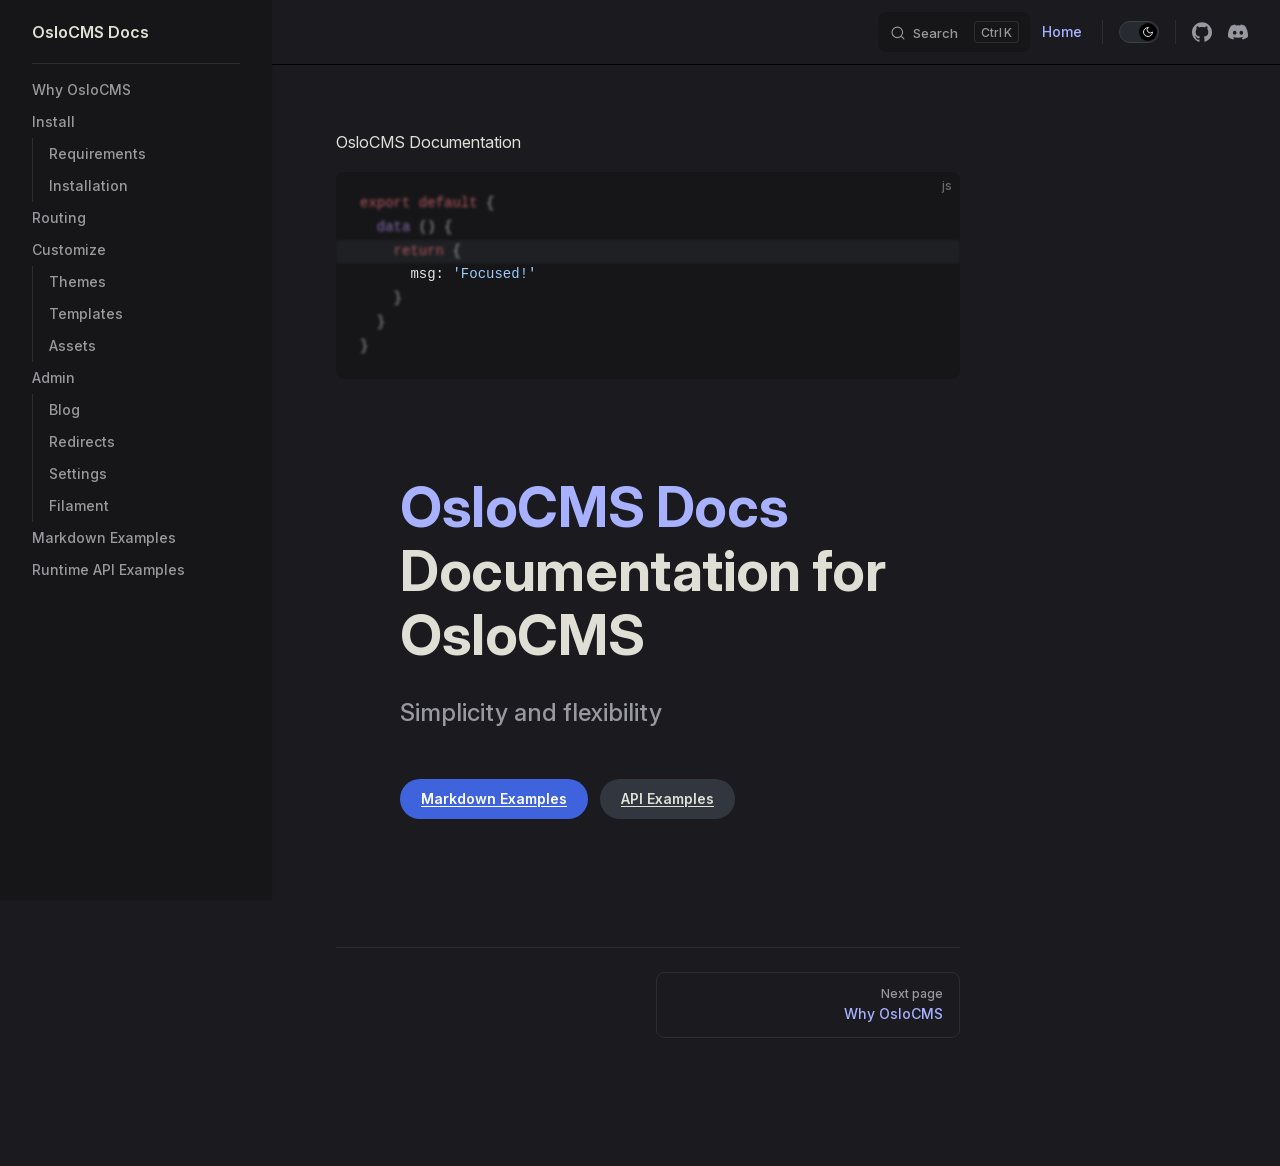
==== commit 4b3d66e9: "testing vue comp." ====
--- a/docs/index.html
+++ b/docs/index.html
@@ -9,11 +9,11 @@
     <link rel="preload stylesheet" href="/docs/assets/style.DeRj44aW.css" as="style">
     <link rel="preload stylesheet" href="/docs/vp-icons.css" as="style">
     
-    <script type="module" src="/docs/assets/app.ida3rSak.js"></script>
+    <script type="module" src="/docs/assets/app.CTAGQk2p.js"></script>
     <link rel="preload" href="/docs/assets/inter-roman-latin.Di8DUHzh.woff2" as="font" type="font/woff2" crossorigin="">
-    <link rel="modulepreload" href="/docs/assets/chunks/theme.DmcvcdKT.js">
+    <link rel="modulepreload" href="/docs/assets/chunks/theme.B6hQq2au.js">
     <link rel="modulepreload" href="/docs/assets/chunks/framework.C_C_Szfk.js">
-    <link rel="modulepreload" href="/docs/assets/index.md.CKp2go_h.lean.js">
+    <link rel="modulepreload" href="/docs/assets/index.md.CCRlojhK.lean.js">
     <script id="check-dark-mode">(()=>{const e=localStorage.getItem("vitepress-theme-appearance")||"dark",a=window.matchMedia("(prefers-color-scheme: dark)").matches;(!e||e==="auto"?a:e==="dark")&&document.documentElement.classList.add("dark")})();</script>
     <script id="check-mac-os">document.documentElement.classList.toggle("mac",/Mac|iPhone|iPod|iPad/i.test(navigator.platform));</script>
   </head>
@@ -24,8 +24,8 @@
 <span class="line has-focus"><span style="--shiki-light:#24292E;--shiki-dark:#E1E4E8;">      msg: </span><span style="--shiki-light:#032F62;--shiki-dark:#9ECBFF;">&#39;Focused!&#39;</span></span>
 <span class="line"><span style="--shiki-light:#24292E;--shiki-dark:#E1E4E8;">    }</span></span>
 <span class="line"><span style="--shiki-light:#24292E;--shiki-dark:#E1E4E8;">  }</span></span>
-<span class="line"><span style="--shiki-light:#24292E;--shiki-dark:#E1E4E8;">}</span></span></code></pre></div><!----></div></div></main><footer class="VPDocFooter" data-v-39a288b8 data-v-e257564d><!--[--><!--]--><!----><nav class="prev-next" aria-labelledby="doc-footer-aria-label" data-v-e257564d><span class="visually-hidden" id="doc-footer-aria-label" data-v-e257564d>Pager</span><div class="pager" data-v-e257564d><!----></div><div class="pager" data-v-e257564d><a class="VPLink link pager-link next" href="/docs/why-oslocms.html" data-v-e257564d><!--[--><span class="desc" data-v-e257564d>Next page</span><span class="title" data-v-e257564d>Why OsloCMS</span><!--]--></a></div></nav></footer><!--[--><!--]--></div></div></div><!--[--><!--]--></div></div><!----><!--[--><!--]--></div></div>
-    <script>window.__VP_HASH_MAP__=JSON.parse("{\"api-examples.md\":\"Dsh8jZm9\",\"blog.md\":\"DB3ICkCv\",\"filament.md\":\"DkvIw7Wy\",\"index.md\":\"CKp2go_h\",\"installation.md\":\"D9FO92yv\",\"markdown-examples.md\":\"B3j5pQCL\",\"requirements.md\":\"CQa6sBof\",\"routing.md\":\"C2Q2ifGm\",\"settings.md\":\"DXqsohsx\",\"templates.md\":\"BaVoWeAZ\",\"themes.md\":\"8cF9UTrM\",\"why-oslocms.md\":\"DVQDPVm5\"}");window.__VP_SITE_DATA__=JSON.parse("{\"lang\":\"en-US\",\"dir\":\"ltr\",\"title\":\"OsloCMS Docs\",\"description\":\"Documentation for OsloCMS\",\"base\":\"/docs/\",\"head\":[],\"router\":{\"prefetchLinks\":true},\"appearance\":\"dark\",\"themeConfig\":{\"head\":[[\"link\",{\"rel\":\"icon\",\"href\":\"/images/favicon.ico\"}]],\"nav\":[{\"text\":\"Home\",\"link\":\"/\"}],\"sidebar\":[{\"items\":[{\"text\":\"Why OsloCMS\",\"link\":\"/why-oslocms\"},{\"text\":\"Install\",\"items\":[{\"text\":\"Requirements\",\"link\":\"/requirements\"},{\"text\":\"Installation\",\"link\":\"/installation\"}]},{\"text\":\"Routing\",\"link\":\"/routing\"},{\"text\":\"Customize\",\"items\":[{\"text\":\"Themes\",\"link\":\"/themes\"},{\"text\":\"Templates\",\"link\":\"/templates\"},{\"text\":\"Assets\",\"link\":\"/assets\"}]},{\"text\":\"Admin\",\"items\":[{\"text\":\"Blog\",\"link\":\"/blog\"},{\"text\":\"Redirects\",\"link\":\"/redirects\"},{\"text\":\"Settings\",\"link\":\"/settings\"},{\"text\":\"Filament\",\"link\":\"/filament\"}]},{\"text\":\"Markdown Examples\",\"link\":\"/markdown-examples\"},{\"text\":\"Runtime API Examples\",\"link\":\"/api-examples\"}]}],\"socialLinks\":[{\"icon\":\"github\",\"link\":\"https://github.com/oslocms/oslocms\"},{\"icon\":\"discord\",\"link\":\"https://discord.com/invite/kWGQYhbkNf\"}],\"search\":{\"provider\":\"local\"}},\"locales\":{},\"scrollOffset\":134,\"cleanUrls\":false}");</script>
+<span class="line"><span style="--shiki-light:#24292E;--shiki-dark:#E1E4E8;">}</span></span></code></pre></div><div class="VPHero VPHomeHero" data-v-4f9c455b><div class="container" data-v-4f9c455b><div class="main" data-v-4f9c455b><!--[--><!--]--><!--[--><h1 class="heading" data-v-4f9c455b><span class="name clip" data-v-4f9c455b>OsloCMS Docs</span><span class="text" data-v-4f9c455b>Documentation for OsloCMS</span></h1><p class="tagline" data-v-4f9c455b>Simplicity and flexibility</p><!--]--><!--[--><!--]--><div class="actions" data-v-4f9c455b><!--[--><div class="action" data-v-4f9c455b><a class="VPButton medium brand" href="/docs/markdown-examples.html" data-v-4f9c455b data-v-fa7799d5>Markdown Examples</a></div><div class="action" data-v-4f9c455b><a class="VPButton medium alt" href="/docs/api-examples.html" data-v-4f9c455b data-v-fa7799d5>API Examples</a></div><!--]--></div><!--[--><!--]--></div><!----></div></div></div></div></main><footer class="VPDocFooter" data-v-39a288b8 data-v-e257564d><!--[--><!--]--><!----><nav class="prev-next" aria-labelledby="doc-footer-aria-label" data-v-e257564d><span class="visually-hidden" id="doc-footer-aria-label" data-v-e257564d>Pager</span><div class="pager" data-v-e257564d><!----></div><div class="pager" data-v-e257564d><a class="VPLink link pager-link next" href="/docs/why-oslocms.html" data-v-e257564d><!--[--><span class="desc" data-v-e257564d>Next page</span><span class="title" data-v-e257564d>Why OsloCMS</span><!--]--></a></div></nav></footer><!--[--><!--]--></div></div></div><!--[--><!--]--></div></div><!----><!--[--><!--]--></div></div>
+    <script>window.__VP_HASH_MAP__=JSON.parse("{\"api-examples.md\":\"Dsh8jZm9\",\"blog.md\":\"DB3ICkCv\",\"filament.md\":\"DkvIw7Wy\",\"index.md\":\"CCRlojhK\",\"installation.md\":\"D9FO92yv\",\"markdown-examples.md\":\"B3j5pQCL\",\"requirements.md\":\"CQa6sBof\",\"routing.md\":\"C2Q2ifGm\",\"settings.md\":\"DXqsohsx\",\"templates.md\":\"BaVoWeAZ\",\"themes.md\":\"8cF9UTrM\",\"why-oslocms.md\":\"DVQDPVm5\"}");window.__VP_SITE_DATA__=JSON.parse("{\"lang\":\"en-US\",\"dir\":\"ltr\",\"title\":\"OsloCMS Docs\",\"description\":\"Documentation for OsloCMS\",\"base\":\"/docs/\",\"head\":[],\"router\":{\"prefetchLinks\":true},\"appearance\":\"dark\",\"themeConfig\":{\"head\":[[\"link\",{\"rel\":\"icon\",\"href\":\"/images/favicon.ico\"}]],\"nav\":[{\"text\":\"Home\",\"link\":\"/\"}],\"sidebar\":[{\"items\":[{\"text\":\"Why OsloCMS\",\"link\":\"/why-oslocms\"},{\"text\":\"Install\",\"items\":[{\"text\":\"Requirements\",\"link\":\"/requirements\"},{\"text\":\"Installation\",\"link\":\"/installation\"}]},{\"text\":\"Routing\",\"link\":\"/routing\"},{\"text\":\"Customize\",\"items\":[{\"text\":\"Themes\",\"link\":\"/themes\"},{\"text\":\"Templates\",\"link\":\"/templates\"},{\"text\":\"Assets\",\"link\":\"/assets\"}]},{\"text\":\"Admin\",\"items\":[{\"text\":\"Blog\",\"link\":\"/blog\"},{\"text\":\"Redirects\",\"link\":\"/redirects\"},{\"text\":\"Settings\",\"link\":\"/settings\"},{\"text\":\"Filament\",\"link\":\"/filament\"}]},{\"text\":\"Markdown Examples\",\"link\":\"/markdown-examples\"},{\"text\":\"Runtime API Examples\",\"link\":\"/api-examples\"}]}],\"socialLinks\":[{\"icon\":\"github\",\"link\":\"https://github.com/oslocms/oslocms\"},{\"icon\":\"discord\",\"link\":\"https://discord.com/invite/kWGQYhbkNf\"}],\"search\":{\"provider\":\"local\"}},\"locales\":{},\"scrollOffset\":134,\"cleanUrls\":false}");</script>
     
   </body>
 </html>
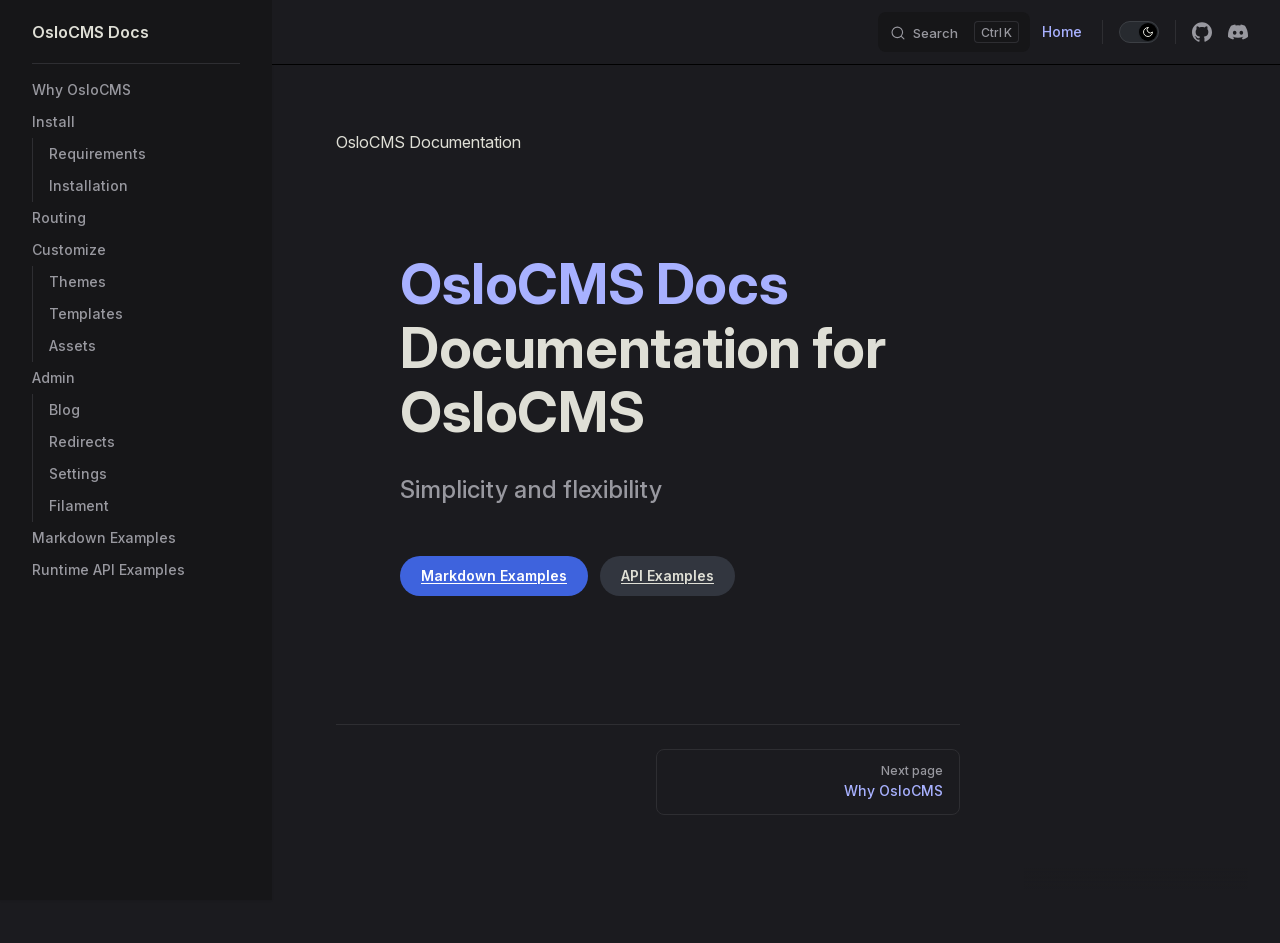
==== commit 4020ea8c: "testing vue comp." ====
--- a/docs/index.html
+++ b/docs/index.html
@@ -9,23 +9,17 @@
     <link rel="preload stylesheet" href="/docs/assets/style.DeRj44aW.css" as="style">
     <link rel="preload stylesheet" href="/docs/vp-icons.css" as="style">
     
-    <script type="module" src="/docs/assets/app.CTAGQk2p.js"></script>
+    <script type="module" src="/docs/assets/app.C2V6hDtM.js"></script>
     <link rel="preload" href="/docs/assets/inter-roman-latin.Di8DUHzh.woff2" as="font" type="font/woff2" crossorigin="">
-    <link rel="modulepreload" href="/docs/assets/chunks/theme.B6hQq2au.js">
+    <link rel="modulepreload" href="/docs/assets/chunks/theme.C1xCD0y6.js">
     <link rel="modulepreload" href="/docs/assets/chunks/framework.C_C_Szfk.js">
-    <link rel="modulepreload" href="/docs/assets/index.md.CCRlojhK.lean.js">
+    <link rel="modulepreload" href="/docs/assets/index.md.44teN8ov.lean.js">
     <script id="check-dark-mode">(()=>{const e=localStorage.getItem("vitepress-theme-appearance")||"dark",a=window.matchMedia("(prefers-color-scheme: dark)").matches;(!e||e==="auto"?a:e==="dark")&&document.documentElement.classList.add("dark")})();</script>
     <script id="check-mac-os">document.documentElement.classList.toggle("mac",/Mac|iPhone|iPod|iPad/i.test(navigator.platform));</script>
   </head>
   <body>
-    <div id="app"><div class="Layout" data-v-5d98c3a5><!--[--><!--]--><!--[--><span tabindex="-1" data-v-0b0ada53></span><a href="#VPContent" class="VPSkipLink visually-hidden" data-v-0b0ada53>Skip to content</a><!--]--><!----><header class="VPNav" data-v-5d98c3a5 data-v-ae24b3ad><div class="VPNavBar" data-v-ae24b3ad data-v-6aa21345><div class="wrapper" data-v-6aa21345><div class="container" data-v-6aa21345><div class="title" data-v-6aa21345><div class="VPNavBarTitle has-sidebar" data-v-6aa21345 data-v-1168a8e4><a class="title" href="/docs/" data-v-1168a8e4><!--[--><!--]--><!----><span data-v-1168a8e4>OsloCMS Docs</span><!--[--><!--]--></a></div></div><div class="content" data-v-6aa21345><div class="content-body" data-v-6aa21345><!--[--><!--]--><div class="VPNavBarSearch search" data-v-6aa21345><!--[--><!----><div id="local-search"><button type="button" class="DocSearch DocSearch-Button" aria-label="Search"><span class="DocSearch-Button-Container"><span class="vp-icon DocSearch-Search-Icon"></span><span class="DocSearch-Button-Placeholder">Search</span></span><span class="DocSearch-Button-Keys"><kbd class="DocSearch-Button-Key"></kbd><kbd class="DocSearch-Button-Key">K</kbd></span></button></div><!--]--></div><nav aria-labelledby="main-nav-aria-label" class="VPNavBarMenu menu" data-v-6aa21345 data-v-dc692963><span id="main-nav-aria-label" class="visually-hidden" data-v-dc692963> Main Navigation </span><!--[--><!--[--><a class="VPLink link VPNavBarMenuLink active" href="/docs/" tabindex="0" data-v-dc692963 data-v-e56f3d57><!--[--><span data-v-e56f3d57>Home</span><!--]--></a><!--]--><!--]--></nav><!----><div class="VPNavBarAppearance appearance" data-v-6aa21345 data-v-6c893767><button class="VPSwitch VPSwitchAppearance" type="button" role="switch" title aria-checked="true" data-v-6c893767 data-v-5337faa4 data-v-1d5665e3><span class="check" data-v-1d5665e3><span class="icon" data-v-1d5665e3><!--[--><span class="vpi-sun sun" data-v-5337faa4></span><span class="vpi-moon moon" data-v-5337faa4></span><!--]--></span></span></button></div><div class="VPSocialLinks VPNavBarSocialLinks social-links" data-v-6aa21345 data-v-0394ad82 data-v-7bc22406><!--[--><a class="VPSocialLink no-icon" href="https://github.com/oslocms/oslocms" aria-label="github" target="_blank" rel="noopener" data-v-7bc22406 data-v-bd121fe5><span class="vpi-social-github"></span></a><a class="VPSocialLink no-icon" href="https://discord.com/invite/kWGQYhbkNf" aria-label="discord" target="_blank" rel="noopener" data-v-7bc22406 data-v-bd121fe5><span class="vpi-social-discord"></span></a><!--]--></div><div class="VPFlyout VPNavBarExtra extra" data-v-6aa21345 data-v-bb2aa2f0 data-v-cf11d7a2><button type="button" class="button" aria-haspopup="true" aria-expanded="false" aria-label="extra navigation" data-v-cf11d7a2><span class="vpi-more-horizontal icon" data-v-cf11d7a2></span></button><div class="menu" data-v-cf11d7a2><div class="VPMenu" data-v-cf11d7a2 data-v-b98bc113><!----><!--[--><!--[--><!----><div class="group" data-v-bb2aa2f0><div class="item appearance" data-v-bb2aa2f0><p class="label" data-v-bb2aa2f0>Appearance</p><div class="appearance-action" data-v-bb2aa2f0><button class="VPSwitch VPSwitchAppearance" type="button" role="switch" title aria-checked="true" data-v-bb2aa2f0 data-v-5337faa4 data-v-1d5665e3><span class="check" data-v-1d5665e3><span class="icon" data-v-1d5665e3><!--[--><span class="vpi-sun sun" data-v-5337faa4></span><span class="vpi-moon moon" data-v-5337faa4></span><!--]--></span></span></button></div></div></div><div class="group" data-v-bb2aa2f0><div class="item social-links" data-v-bb2aa2f0><div class="VPSocialLinks social-links-list" data-v-bb2aa2f0 data-v-7bc22406><!--[--><a class="VPSocialLink no-icon" href="https://github.com/oslocms/oslocms" aria-label="github" target="_blank" rel="noopener" data-v-7bc22406 data-v-bd121fe5><span class="vpi-social-github"></span></a><a class="VPSocialLink no-icon" href="https://discord.com/invite/kWGQYhbkNf" aria-label="discord" target="_blank" rel="noopener" data-v-7bc22406 data-v-bd121fe5><span class="vpi-social-discord"></span></a><!--]--></div></div></div><!--]--><!--]--></div></div></div><!--[--><!--]--><button type="button" class="VPNavBarHamburger hamburger" aria-label="mobile navigation" aria-expanded="false" aria-controls="VPNavScreen" data-v-6aa21345 data-v-e5dd9c1c><span class="container" data-v-e5dd9c1c><span class="top" data-v-e5dd9c1c></span><span class="middle" data-v-e5dd9c1c></span><span class="bottom" data-v-e5dd9c1c></span></span></button></div></div></div></div><div class="divider" data-v-6aa21345><div class="divider-line" data-v-6aa21345></div></div></div><!----></header><div class="VPLocalNav has-sidebar empty" data-v-5d98c3a5 data-v-a6f0e41e><div class="container" data-v-a6f0e41e><button class="menu" aria-expanded="false" aria-controls="VPSidebarNav" data-v-a6f0e41e><span class="vpi-align-left menu-icon" data-v-a6f0e41e></span><span class="menu-text" data-v-a6f0e41e>Menu</span></button><div class="VPLocalNavOutlineDropdown" style="--vp-vh:0px;" data-v-a6f0e41e data-v-8a42e2b4><button data-v-8a42e2b4>Return to top</button><!----></div></div></div><aside class="VPSidebar" data-v-5d98c3a5 data-v-319d5ca6><div class="curtain" data-v-319d5ca6></div><nav class="nav" id="VPSidebarNav" aria-labelledby="sidebar-aria-label" tabindex="-1" data-v-319d5ca6><span class="visually-hidden" id="sidebar-aria-label" data-v-319d5ca6> Sidebar Navigation </span><!--[--><!--]--><!--[--><div class="no-transition group" data-v-c40bc020><section class="VPSidebarItem level-0" data-v-c40bc020 data-v-b3fd67f8><!----><div class="items" data-v-b3fd67f8><!--[--><div class="VPSidebarItem level-1 is-link" data-v-b3fd67f8><div class="item" data-v-b3fd67f8><div class="indicator" data-v-b3fd67f8></div><a class="VPLink link link" href="/docs/why-oslocms.html" data-v-b3fd67f8><!--[--><p class="text" data-v-b3fd67f8>Why OsloCMS</p><!--]--></a><!----></div><!----></div><section class="VPSidebarItem level-1" data-v-b3fd67f8><div class="item" role="button" tabindex="0" data-v-b3fd67f8><div class="indicator" data-v-b3fd67f8></div><h3 class="text" data-v-b3fd67f8>Install</h3><!----></div><div class="items" data-v-b3fd67f8><!--[--><div class="VPSidebarItem level-2 is-link" data-v-b3fd67f8><div class="item" data-v-b3fd67f8><div class="indicator" data-v-b3fd67f8></div><a class="VPLink link link" href="/docs/requirements.html" data-v-b3fd67f8><!--[--><p class="text" data-v-b3fd67f8>Requirements</p><!--]--></a><!----></div><!----></div><div class="VPSidebarItem level-2 is-link" data-v-b3fd67f8><div class="item" data-v-b3fd67f8><div class="indicator" data-v-b3fd67f8></div><a class="VPLink link link" href="/docs/installation.html" data-v-b3fd67f8><!--[--><p class="text" data-v-b3fd67f8>Installation</p><!--]--></a><!----></div><!----></div><!--]--></div></section><div class="VPSidebarItem level-1 is-link" data-v-b3fd67f8><div class="item" data-v-b3fd67f8><div class="indicator" data-v-b3fd67f8></div><a class="VPLink link link" href="/docs/routing.html" data-v-b3fd67f8><!--[--><p class="text" data-v-b3fd67f8>Routing</p><!--]--></a><!----></div><!----></div><section class="VPSidebarItem level-1" data-v-b3fd67f8><div class="item" role="button" tabindex="0" data-v-b3fd67f8><div class="indicator" data-v-b3fd67f8></div><h3 class="text" data-v-b3fd67f8>Customize</h3><!----></div><div class="items" data-v-b3fd67f8><!--[--><div class="VPSidebarItem level-2 is-link" data-v-b3fd67f8><div class="item" data-v-b3fd67f8><div class="indicator" data-v-b3fd67f8></div><a class="VPLink link link" href="/docs/themes.html" data-v-b3fd67f8><!--[--><p class="text" data-v-b3fd67f8>Themes</p><!--]--></a><!----></div><!----></div><div class="VPSidebarItem level-2 is-link" data-v-b3fd67f8><div class="item" data-v-b3fd67f8><div class="indicator" data-v-b3fd67f8></div><a class="VPLink link link" href="/docs/templates.html" data-v-b3fd67f8><!--[--><p class="text" data-v-b3fd67f8>Templates</p><!--]--></a><!----></div><!----></div><div class="VPSidebarItem level-2 is-link" data-v-b3fd67f8><div class="item" data-v-b3fd67f8><div class="indicator" data-v-b3fd67f8></div><a class="VPLink link link" href="/docs/assets.html" data-v-b3fd67f8><!--[--><p class="text" data-v-b3fd67f8>Assets</p><!--]--></a><!----></div><!----></div><!--]--></div></section><section class="VPSidebarItem level-1" data-v-b3fd67f8><div class="item" role="button" tabindex="0" data-v-b3fd67f8><div class="indicator" data-v-b3fd67f8></div><h3 class="text" data-v-b3fd67f8>Admin</h3><!----></div><div class="items" data-v-b3fd67f8><!--[--><div class="VPSidebarItem level-2 is-link" data-v-b3fd67f8><div class="item" data-v-b3fd67f8><div class="indicator" data-v-b3fd67f8></div><a class="VPLink link link" href="/docs/blog.html" data-v-b3fd67f8><!--[--><p class="text" data-v-b3fd67f8>Blog</p><!--]--></a><!----></div><!----></div><div class="VPSidebarItem level-2 is-link" data-v-b3fd67f8><div class="item" data-v-b3fd67f8><div class="indicator" data-v-b3fd67f8></div><a class="VPLink link link" href="/docs/redirects.html" data-v-b3fd67f8><!--[--><p class="text" data-v-b3fd67f8>Redirects</p><!--]--></a><!----></div><!----></div><div class="VPSidebarItem level-2 is-link" data-v-b3fd67f8><div class="item" data-v-b3fd67f8><div class="indicator" data-v-b3fd67f8></div><a class="VPLink link link" href="/docs/settings.html" data-v-b3fd67f8><!--[--><p class="text" data-v-b3fd67f8>Settings</p><!--]--></a><!----></div><!----></div><div class="VPSidebarItem level-2 is-link" data-v-b3fd67f8><div class="item" data-v-b3fd67f8><div class="indicator" data-v-b3fd67f8></div><a class="VPLink link link" href="/docs/filament.html" data-v-b3fd67f8><!--[--><p class="text" data-v-b3fd67f8>Filament</p><!--]--></a><!----></div><!----></div><!--]--></div></section><div class="VPSidebarItem level-1 is-link" data-v-b3fd67f8><div class="item" data-v-b3fd67f8><div class="indicator" data-v-b3fd67f8></div><a class="VPLink link link" href="/docs/markdown-examples.html" data-v-b3fd67f8><!--[--><p class="text" data-v-b3fd67f8>Markdown Examples</p><!--]--></a><!----></div><!----></div><div class="VPSidebarItem level-1 is-link" data-v-b3fd67f8><div class="item" data-v-b3fd67f8><div class="indicator" data-v-b3fd67f8></div><a class="VPLink link link" href="/docs/api-examples.html" data-v-b3fd67f8><!--[--><p class="text" data-v-b3fd67f8>Runtime API Examples</p><!--]--></a><!----></div><!----></div><!--]--></div></section></div><!--]--><!--[--><!--]--></nav></aside><div class="VPContent has-sidebar" id="VPContent" data-v-5d98c3a5 data-v-1428d186><div class="VPDoc has-sidebar has-aside" data-v-1428d186 data-v-39a288b8><!--[--><!--]--><div class="container" data-v-39a288b8><div class="aside" data-v-39a288b8><div class="aside-curtain" data-v-39a288b8></div><div class="aside-container" data-v-39a288b8><div class="aside-content" data-v-39a288b8><div class="VPDocAside" data-v-39a288b8 data-v-3f215769><!--[--><!--]--><!--[--><!--]--><nav aria-labelledby="doc-outline-aria-label" class="VPDocAsideOutline" data-v-3f215769 data-v-a5bbad30><div class="content" data-v-a5bbad30><div class="outline-marker" data-v-a5bbad30></div><div aria-level="2" class="outline-title" id="doc-outline-aria-label" role="heading" data-v-a5bbad30>On this page</div><ul class="VPDocOutlineItem root" data-v-a5bbad30 data-v-b933a997><!--[--><!--]--></ul></div></nav><!--[--><!--]--><div class="spacer" data-v-3f215769></div><!--[--><!--]--><!----><!--[--><!--]--><!--[--><!--]--></div></div></div></div><div class="content" data-v-39a288b8><div class="content-container" data-v-39a288b8><!--[--><!--]--><main class="main" data-v-39a288b8><div style="position:relative;" class="vp-doc _docs_" data-v-39a288b8><div><p>OsloCMS Documentation</p><div class="language-js vp-adaptive-theme"><button title="Copy Code" class="copy"></button><span class="lang">js</span><pre class="shiki shiki-themes github-light github-dark has-focused-lines vp-code" tabindex="0"><code><span class="line"><span style="--shiki-light:#D73A49;--shiki-dark:#F97583;">export</span><span style="--shiki-light:#D73A49;--shiki-dark:#F97583;"> default</span><span style="--shiki-light:#24292E;--shiki-dark:#E1E4E8;"> {</span></span>
-<span class="line"><span style="--shiki-light:#6F42C1;--shiki-dark:#B392F0;">  data</span><span style="--shiki-light:#24292E;--shiki-dark:#E1E4E8;"> () {</span></span>
-<span class="line highlighted"><span style="--shiki-light:#D73A49;--shiki-dark:#F97583;">    return</span><span style="--shiki-light:#24292E;--shiki-dark:#E1E4E8;"> {</span></span>
-<span class="line has-focus"><span style="--shiki-light:#24292E;--shiki-dark:#E1E4E8;">      msg: </span><span style="--shiki-light:#032F62;--shiki-dark:#9ECBFF;">&#39;Focused!&#39;</span></span>
-<span class="line"><span style="--shiki-light:#24292E;--shiki-dark:#E1E4E8;">    }</span></span>
-<span class="line"><span style="--shiki-light:#24292E;--shiki-dark:#E1E4E8;">  }</span></span>
-<span class="line"><span style="--shiki-light:#24292E;--shiki-dark:#E1E4E8;">}</span></span></code></pre></div><div class="VPHero VPHomeHero" data-v-4f9c455b><div class="container" data-v-4f9c455b><div class="main" data-v-4f9c455b><!--[--><!--]--><!--[--><h1 class="heading" data-v-4f9c455b><span class="name clip" data-v-4f9c455b>OsloCMS Docs</span><span class="text" data-v-4f9c455b>Documentation for OsloCMS</span></h1><p class="tagline" data-v-4f9c455b>Simplicity and flexibility</p><!--]--><!--[--><!--]--><div class="actions" data-v-4f9c455b><!--[--><div class="action" data-v-4f9c455b><a class="VPButton medium brand" href="/docs/markdown-examples.html" data-v-4f9c455b data-v-fa7799d5>Markdown Examples</a></div><div class="action" data-v-4f9c455b><a class="VPButton medium alt" href="/docs/api-examples.html" data-v-4f9c455b data-v-fa7799d5>API Examples</a></div><!--]--></div><!--[--><!--]--></div><!----></div></div></div></div></main><footer class="VPDocFooter" data-v-39a288b8 data-v-e257564d><!--[--><!--]--><!----><nav class="prev-next" aria-labelledby="doc-footer-aria-label" data-v-e257564d><span class="visually-hidden" id="doc-footer-aria-label" data-v-e257564d>Pager</span><div class="pager" data-v-e257564d><!----></div><div class="pager" data-v-e257564d><a class="VPLink link pager-link next" href="/docs/why-oslocms.html" data-v-e257564d><!--[--><span class="desc" data-v-e257564d>Next page</span><span class="title" data-v-e257564d>Why OsloCMS</span><!--]--></a></div></nav></footer><!--[--><!--]--></div></div></div><!--[--><!--]--></div></div><!----><!--[--><!--]--></div></div>
-    <script>window.__VP_HASH_MAP__=JSON.parse("{\"api-examples.md\":\"Dsh8jZm9\",\"blog.md\":\"DB3ICkCv\",\"filament.md\":\"DkvIw7Wy\",\"index.md\":\"CCRlojhK\",\"installation.md\":\"D9FO92yv\",\"markdown-examples.md\":\"B3j5pQCL\",\"requirements.md\":\"CQa6sBof\",\"routing.md\":\"C2Q2ifGm\",\"settings.md\":\"DXqsohsx\",\"templates.md\":\"BaVoWeAZ\",\"themes.md\":\"8cF9UTrM\",\"why-oslocms.md\":\"DVQDPVm5\"}");window.__VP_SITE_DATA__=JSON.parse("{\"lang\":\"en-US\",\"dir\":\"ltr\",\"title\":\"OsloCMS Docs\",\"description\":\"Documentation for OsloCMS\",\"base\":\"/docs/\",\"head\":[],\"router\":{\"prefetchLinks\":true},\"appearance\":\"dark\",\"themeConfig\":{\"head\":[[\"link\",{\"rel\":\"icon\",\"href\":\"/images/favicon.ico\"}]],\"nav\":[{\"text\":\"Home\",\"link\":\"/\"}],\"sidebar\":[{\"items\":[{\"text\":\"Why OsloCMS\",\"link\":\"/why-oslocms\"},{\"text\":\"Install\",\"items\":[{\"text\":\"Requirements\",\"link\":\"/requirements\"},{\"text\":\"Installation\",\"link\":\"/installation\"}]},{\"text\":\"Routing\",\"link\":\"/routing\"},{\"text\":\"Customize\",\"items\":[{\"text\":\"Themes\",\"link\":\"/themes\"},{\"text\":\"Templates\",\"link\":\"/templates\"},{\"text\":\"Assets\",\"link\":\"/assets\"}]},{\"text\":\"Admin\",\"items\":[{\"text\":\"Blog\",\"link\":\"/blog\"},{\"text\":\"Redirects\",\"link\":\"/redirects\"},{\"text\":\"Settings\",\"link\":\"/settings\"},{\"text\":\"Filament\",\"link\":\"/filament\"}]},{\"text\":\"Markdown Examples\",\"link\":\"/markdown-examples\"},{\"text\":\"Runtime API Examples\",\"link\":\"/api-examples\"}]}],\"socialLinks\":[{\"icon\":\"github\",\"link\":\"https://github.com/oslocms/oslocms\"},{\"icon\":\"discord\",\"link\":\"https://discord.com/invite/kWGQYhbkNf\"}],\"search\":{\"provider\":\"local\"}},\"locales\":{},\"scrollOffset\":134,\"cleanUrls\":false}");</script>
+    <div id="app"><div class="Layout" data-v-5d98c3a5><!--[--><!--]--><!--[--><span tabindex="-1" data-v-0b0ada53></span><a href="#VPContent" class="VPSkipLink visually-hidden" data-v-0b0ada53>Skip to content</a><!--]--><!----><header class="VPNav" data-v-5d98c3a5 data-v-ae24b3ad><div class="VPNavBar" data-v-ae24b3ad data-v-6aa21345><div class="wrapper" data-v-6aa21345><div class="container" data-v-6aa21345><div class="title" data-v-6aa21345><div class="VPNavBarTitle has-sidebar" data-v-6aa21345 data-v-1168a8e4><a class="title" href="/docs/" data-v-1168a8e4><!--[--><!--]--><!----><span data-v-1168a8e4>OsloCMS Docs</span><!--[--><!--]--></a></div></div><div class="content" data-v-6aa21345><div class="content-body" data-v-6aa21345><!--[--><!--]--><div class="VPNavBarSearch search" data-v-6aa21345><!--[--><!----><div id="local-search"><button type="button" class="DocSearch DocSearch-Button" aria-label="Search"><span class="DocSearch-Button-Container"><span class="vp-icon DocSearch-Search-Icon"></span><span class="DocSearch-Button-Placeholder">Search</span></span><span class="DocSearch-Button-Keys"><kbd class="DocSearch-Button-Key"></kbd><kbd class="DocSearch-Button-Key">K</kbd></span></button></div><!--]--></div><nav aria-labelledby="main-nav-aria-label" class="VPNavBarMenu menu" data-v-6aa21345 data-v-dc692963><span id="main-nav-aria-label" class="visually-hidden" data-v-dc692963> Main Navigation </span><!--[--><!--[--><a class="VPLink link VPNavBarMenuLink active" href="/docs/" tabindex="0" data-v-dc692963 data-v-e56f3d57><!--[--><span data-v-e56f3d57>Home</span><!--]--></a><!--]--><!--]--></nav><!----><div class="VPNavBarAppearance appearance" data-v-6aa21345 data-v-6c893767><button class="VPSwitch VPSwitchAppearance" type="button" role="switch" title aria-checked="true" data-v-6c893767 data-v-5337faa4 data-v-1d5665e3><span class="check" data-v-1d5665e3><span class="icon" data-v-1d5665e3><!--[--><span class="vpi-sun sun" data-v-5337faa4></span><span class="vpi-moon moon" data-v-5337faa4></span><!--]--></span></span></button></div><div class="VPSocialLinks VPNavBarSocialLinks social-links" data-v-6aa21345 data-v-0394ad82 data-v-7bc22406><!--[--><a class="VPSocialLink no-icon" href="https://github.com/oslocms/oslocms" aria-label="github" target="_blank" rel="noopener" data-v-7bc22406 data-v-bd121fe5><span class="vpi-social-github"></span></a><a class="VPSocialLink no-icon" href="https://discord.com/invite/kWGQYhbkNf" aria-label="discord" target="_blank" rel="noopener" data-v-7bc22406 data-v-bd121fe5><span class="vpi-social-discord"></span></a><!--]--></div><div class="VPFlyout VPNavBarExtra extra" data-v-6aa21345 data-v-bb2aa2f0 data-v-cf11d7a2><button type="button" class="button" aria-haspopup="true" aria-expanded="false" aria-label="extra navigation" data-v-cf11d7a2><span class="vpi-more-horizontal icon" data-v-cf11d7a2></span></button><div class="menu" data-v-cf11d7a2><div class="VPMenu" data-v-cf11d7a2 data-v-b98bc113><!----><!--[--><!--[--><!----><div class="group" data-v-bb2aa2f0><div class="item appearance" data-v-bb2aa2f0><p class="label" data-v-bb2aa2f0>Appearance</p><div class="appearance-action" data-v-bb2aa2f0><button class="VPSwitch VPSwitchAppearance" type="button" role="switch" title aria-checked="true" data-v-bb2aa2f0 data-v-5337faa4 data-v-1d5665e3><span class="check" data-v-1d5665e3><span class="icon" data-v-1d5665e3><!--[--><span class="vpi-sun sun" data-v-5337faa4></span><span class="vpi-moon moon" data-v-5337faa4></span><!--]--></span></span></button></div></div></div><div class="group" data-v-bb2aa2f0><div class="item social-links" data-v-bb2aa2f0><div class="VPSocialLinks social-links-list" data-v-bb2aa2f0 data-v-7bc22406><!--[--><a class="VPSocialLink no-icon" href="https://github.com/oslocms/oslocms" aria-label="github" target="_blank" rel="noopener" data-v-7bc22406 data-v-bd121fe5><span class="vpi-social-github"></span></a><a class="VPSocialLink no-icon" href="https://discord.com/invite/kWGQYhbkNf" aria-label="discord" target="_blank" rel="noopener" data-v-7bc22406 data-v-bd121fe5><span class="vpi-social-discord"></span></a><!--]--></div></div></div><!--]--><!--]--></div></div></div><!--[--><!--]--><button type="button" class="VPNavBarHamburger hamburger" aria-label="mobile navigation" aria-expanded="false" aria-controls="VPNavScreen" data-v-6aa21345 data-v-e5dd9c1c><span class="container" data-v-e5dd9c1c><span class="top" data-v-e5dd9c1c></span><span class="middle" data-v-e5dd9c1c></span><span class="bottom" data-v-e5dd9c1c></span></span></button></div></div></div></div><div class="divider" data-v-6aa21345><div class="divider-line" data-v-6aa21345></div></div></div><!----></header><div class="VPLocalNav has-sidebar empty" data-v-5d98c3a5 data-v-a6f0e41e><div class="container" data-v-a6f0e41e><button class="menu" aria-expanded="false" aria-controls="VPSidebarNav" data-v-a6f0e41e><span class="vpi-align-left menu-icon" data-v-a6f0e41e></span><span class="menu-text" data-v-a6f0e41e>Menu</span></button><div class="VPLocalNavOutlineDropdown" style="--vp-vh:0px;" data-v-a6f0e41e data-v-8a42e2b4><button data-v-8a42e2b4>Return to top</button><!----></div></div></div><aside class="VPSidebar" data-v-5d98c3a5 data-v-319d5ca6><div class="curtain" data-v-319d5ca6></div><nav class="nav" id="VPSidebarNav" aria-labelledby="sidebar-aria-label" tabindex="-1" data-v-319d5ca6><span class="visually-hidden" id="sidebar-aria-label" data-v-319d5ca6> Sidebar Navigation </span><!--[--><!--]--><!--[--><div class="no-transition group" data-v-c40bc020><section class="VPSidebarItem level-0" data-v-c40bc020 data-v-b3fd67f8><!----><div class="items" data-v-b3fd67f8><!--[--><div class="VPSidebarItem level-1 is-link" data-v-b3fd67f8><div class="item" data-v-b3fd67f8><div class="indicator" data-v-b3fd67f8></div><a class="VPLink link link" href="/docs/why-oslocms.html" data-v-b3fd67f8><!--[--><p class="text" data-v-b3fd67f8>Why OsloCMS</p><!--]--></a><!----></div><!----></div><section class="VPSidebarItem level-1" data-v-b3fd67f8><div class="item" role="button" tabindex="0" data-v-b3fd67f8><div class="indicator" data-v-b3fd67f8></div><h3 class="text" data-v-b3fd67f8>Install</h3><!----></div><div class="items" data-v-b3fd67f8><!--[--><div class="VPSidebarItem level-2 is-link" data-v-b3fd67f8><div class="item" data-v-b3fd67f8><div class="indicator" data-v-b3fd67f8></div><a class="VPLink link link" href="/docs/requirements.html" data-v-b3fd67f8><!--[--><p class="text" data-v-b3fd67f8>Requirements</p><!--]--></a><!----></div><!----></div><div class="VPSidebarItem level-2 is-link" data-v-b3fd67f8><div class="item" data-v-b3fd67f8><div class="indicator" data-v-b3fd67f8></div><a class="VPLink link link" href="/docs/installation.html" data-v-b3fd67f8><!--[--><p class="text" data-v-b3fd67f8>Installation</p><!--]--></a><!----></div><!----></div><!--]--></div></section><div class="VPSidebarItem level-1 is-link" data-v-b3fd67f8><div class="item" data-v-b3fd67f8><div class="indicator" data-v-b3fd67f8></div><a class="VPLink link link" href="/docs/routing.html" data-v-b3fd67f8><!--[--><p class="text" data-v-b3fd67f8>Routing</p><!--]--></a><!----></div><!----></div><section class="VPSidebarItem level-1" data-v-b3fd67f8><div class="item" role="button" tabindex="0" data-v-b3fd67f8><div class="indicator" data-v-b3fd67f8></div><h3 class="text" data-v-b3fd67f8>Customize</h3><!----></div><div class="items" data-v-b3fd67f8><!--[--><div class="VPSidebarItem level-2 is-link" data-v-b3fd67f8><div class="item" data-v-b3fd67f8><div class="indicator" data-v-b3fd67f8></div><a class="VPLink link link" href="/docs/themes.html" data-v-b3fd67f8><!--[--><p class="text" data-v-b3fd67f8>Themes</p><!--]--></a><!----></div><!----></div><div class="VPSidebarItem level-2 is-link" data-v-b3fd67f8><div class="item" data-v-b3fd67f8><div class="indicator" data-v-b3fd67f8></div><a class="VPLink link link" href="/docs/templates.html" data-v-b3fd67f8><!--[--><p class="text" data-v-b3fd67f8>Templates</p><!--]--></a><!----></div><!----></div><div class="VPSidebarItem level-2 is-link" data-v-b3fd67f8><div class="item" data-v-b3fd67f8><div class="indicator" data-v-b3fd67f8></div><a class="VPLink link link" href="/docs/assets.html" data-v-b3fd67f8><!--[--><p class="text" data-v-b3fd67f8>Assets</p><!--]--></a><!----></div><!----></div><!--]--></div></section><section class="VPSidebarItem level-1" data-v-b3fd67f8><div class="item" role="button" tabindex="0" data-v-b3fd67f8><div class="indicator" data-v-b3fd67f8></div><h3 class="text" data-v-b3fd67f8>Admin</h3><!----></div><div class="items" data-v-b3fd67f8><!--[--><div class="VPSidebarItem level-2 is-link" data-v-b3fd67f8><div class="item" data-v-b3fd67f8><div class="indicator" data-v-b3fd67f8></div><a class="VPLink link link" href="/docs/blog.html" data-v-b3fd67f8><!--[--><p class="text" data-v-b3fd67f8>Blog</p><!--]--></a><!----></div><!----></div><div class="VPSidebarItem level-2 is-link" data-v-b3fd67f8><div class="item" data-v-b3fd67f8><div class="indicator" data-v-b3fd67f8></div><a class="VPLink link link" href="/docs/redirects.html" data-v-b3fd67f8><!--[--><p class="text" data-v-b3fd67f8>Redirects</p><!--]--></a><!----></div><!----></div><div class="VPSidebarItem level-2 is-link" data-v-b3fd67f8><div class="item" data-v-b3fd67f8><div class="indicator" data-v-b3fd67f8></div><a class="VPLink link link" href="/docs/settings.html" data-v-b3fd67f8><!--[--><p class="text" data-v-b3fd67f8>Settings</p><!--]--></a><!----></div><!----></div><div class="VPSidebarItem level-2 is-link" data-v-b3fd67f8><div class="item" data-v-b3fd67f8><div class="indicator" data-v-b3fd67f8></div><a class="VPLink link link" href="/docs/filament.html" data-v-b3fd67f8><!--[--><p class="text" data-v-b3fd67f8>Filament</p><!--]--></a><!----></div><!----></div><!--]--></div></section><div class="VPSidebarItem level-1 is-link" data-v-b3fd67f8><div class="item" data-v-b3fd67f8><div class="indicator" data-v-b3fd67f8></div><a class="VPLink link link" href="/docs/markdown-examples.html" data-v-b3fd67f8><!--[--><p class="text" data-v-b3fd67f8>Markdown Examples</p><!--]--></a><!----></div><!----></div><div class="VPSidebarItem level-1 is-link" data-v-b3fd67f8><div class="item" data-v-b3fd67f8><div class="indicator" data-v-b3fd67f8></div><a class="VPLink link link" href="/docs/api-examples.html" data-v-b3fd67f8><!--[--><p class="text" data-v-b3fd67f8>Runtime API Examples</p><!--]--></a><!----></div><!----></div><!--]--></div></section></div><!--]--><!--[--><!--]--></nav></aside><div class="VPContent has-sidebar" id="VPContent" data-v-5d98c3a5 data-v-1428d186><div class="VPDoc has-sidebar has-aside" data-v-1428d186 data-v-39a288b8><!--[--><!--]--><div class="container" data-v-39a288b8><div class="aside" data-v-39a288b8><div class="aside-curtain" data-v-39a288b8></div><div class="aside-container" data-v-39a288b8><div class="aside-content" data-v-39a288b8><div class="VPDocAside" data-v-39a288b8 data-v-3f215769><!--[--><!--]--><!--[--><!--]--><nav aria-labelledby="doc-outline-aria-label" class="VPDocAsideOutline" data-v-3f215769 data-v-a5bbad30><div class="content" data-v-a5bbad30><div class="outline-marker" data-v-a5bbad30></div><div aria-level="2" class="outline-title" id="doc-outline-aria-label" role="heading" data-v-a5bbad30>On this page</div><ul class="VPDocOutlineItem root" data-v-a5bbad30 data-v-b933a997><!--[--><!--]--></ul></div></nav><!--[--><!--]--><div class="spacer" data-v-3f215769></div><!--[--><!--]--><!----><!--[--><!--]--><!--[--><!--]--></div></div></div></div><div class="content" data-v-39a288b8><div class="content-container" data-v-39a288b8><!--[--><!--]--><main class="main" data-v-39a288b8><div style="position:relative;" class="vp-doc _docs_" data-v-39a288b8><div><p>OsloCMS Documentation</p><div class="VPHero VPHomeHero" data-v-4f9c455b><div class="container" data-v-4f9c455b><div class="main" data-v-4f9c455b><!--[--><!--]--><!--[--><h1 class="heading" data-v-4f9c455b><span class="name clip" data-v-4f9c455b>OsloCMS Docs</span><span class="text" data-v-4f9c455b>Documentation for OsloCMS</span></h1><p class="tagline" data-v-4f9c455b>Simplicity and flexibility</p><!--]--><!--[--><!--]--><div class="actions" data-v-4f9c455b><!--[--><div class="action" data-v-4f9c455b><a class="VPButton medium brand" href="/docs/markdown-examples.html" data-v-4f9c455b data-v-fa7799d5>Markdown Examples</a></div><div class="action" data-v-4f9c455b><a class="VPButton medium alt" href="/docs/api-examples.html" data-v-4f9c455b data-v-fa7799d5>API Examples</a></div><!--]--></div><!--[--><!--]--></div><!----></div></div></div></div></main><footer class="VPDocFooter" data-v-39a288b8 data-v-e257564d><!--[--><!--]--><!----><nav class="prev-next" aria-labelledby="doc-footer-aria-label" data-v-e257564d><span class="visually-hidden" id="doc-footer-aria-label" data-v-e257564d>Pager</span><div class="pager" data-v-e257564d><!----></div><div class="pager" data-v-e257564d><a class="VPLink link pager-link next" href="/docs/why-oslocms.html" data-v-e257564d><!--[--><span class="desc" data-v-e257564d>Next page</span><span class="title" data-v-e257564d>Why OsloCMS</span><!--]--></a></div></nav></footer><!--[--><!--]--></div></div></div><!--[--><!--]--></div></div><!----><!--[--><!--]--></div></div>
+    <script>window.__VP_HASH_MAP__=JSON.parse("{\"api-examples.md\":\"Dsh8jZm9\",\"blog.md\":\"DB3ICkCv\",\"filament.md\":\"DkvIw7Wy\",\"index.md\":\"44teN8ov\",\"installation.md\":\"D9FO92yv\",\"markdown-examples.md\":\"B5f4n4LQ\",\"requirements.md\":\"CQa6sBof\",\"routing.md\":\"C2Q2ifGm\",\"settings.md\":\"DXqsohsx\",\"templates.md\":\"BaVoWeAZ\",\"themes.md\":\"8cF9UTrM\",\"why-oslocms.md\":\"DVQDPVm5\"}");window.__VP_SITE_DATA__=JSON.parse("{\"lang\":\"en-US\",\"dir\":\"ltr\",\"title\":\"OsloCMS Docs\",\"description\":\"Documentation for OsloCMS\",\"base\":\"/docs/\",\"head\":[],\"router\":{\"prefetchLinks\":true},\"appearance\":\"dark\",\"themeConfig\":{\"head\":[[\"link\",{\"rel\":\"icon\",\"href\":\"/images/favicon.ico\"}]],\"nav\":[{\"text\":\"Home\",\"link\":\"/\"}],\"sidebar\":[{\"items\":[{\"text\":\"Why OsloCMS\",\"link\":\"/why-oslocms\"},{\"text\":\"Install\",\"items\":[{\"text\":\"Requirements\",\"link\":\"/requirements\"},{\"text\":\"Installation\",\"link\":\"/installation\"}]},{\"text\":\"Routing\",\"link\":\"/routing\"},{\"text\":\"Customize\",\"items\":[{\"text\":\"Themes\",\"link\":\"/themes\"},{\"text\":\"Templates\",\"link\":\"/templates\"},{\"text\":\"Assets\",\"link\":\"/assets\"}]},{\"text\":\"Admin\",\"items\":[{\"text\":\"Blog\",\"link\":\"/blog\"},{\"text\":\"Redirects\",\"link\":\"/redirects\"},{\"text\":\"Settings\",\"link\":\"/settings\"},{\"text\":\"Filament\",\"link\":\"/filament\"}]},{\"text\":\"Markdown Examples\",\"link\":\"/markdown-examples\"},{\"text\":\"Runtime API Examples\",\"link\":\"/api-examples\"}]}],\"socialLinks\":[{\"icon\":\"github\",\"link\":\"https://github.com/oslocms/oslocms\"},{\"icon\":\"discord\",\"link\":\"https://discord.com/invite/kWGQYhbkNf\"}],\"search\":{\"provider\":\"local\"}},\"locales\":{},\"scrollOffset\":134,\"cleanUrls\":false}");</script>
     
   </body>
 </html>
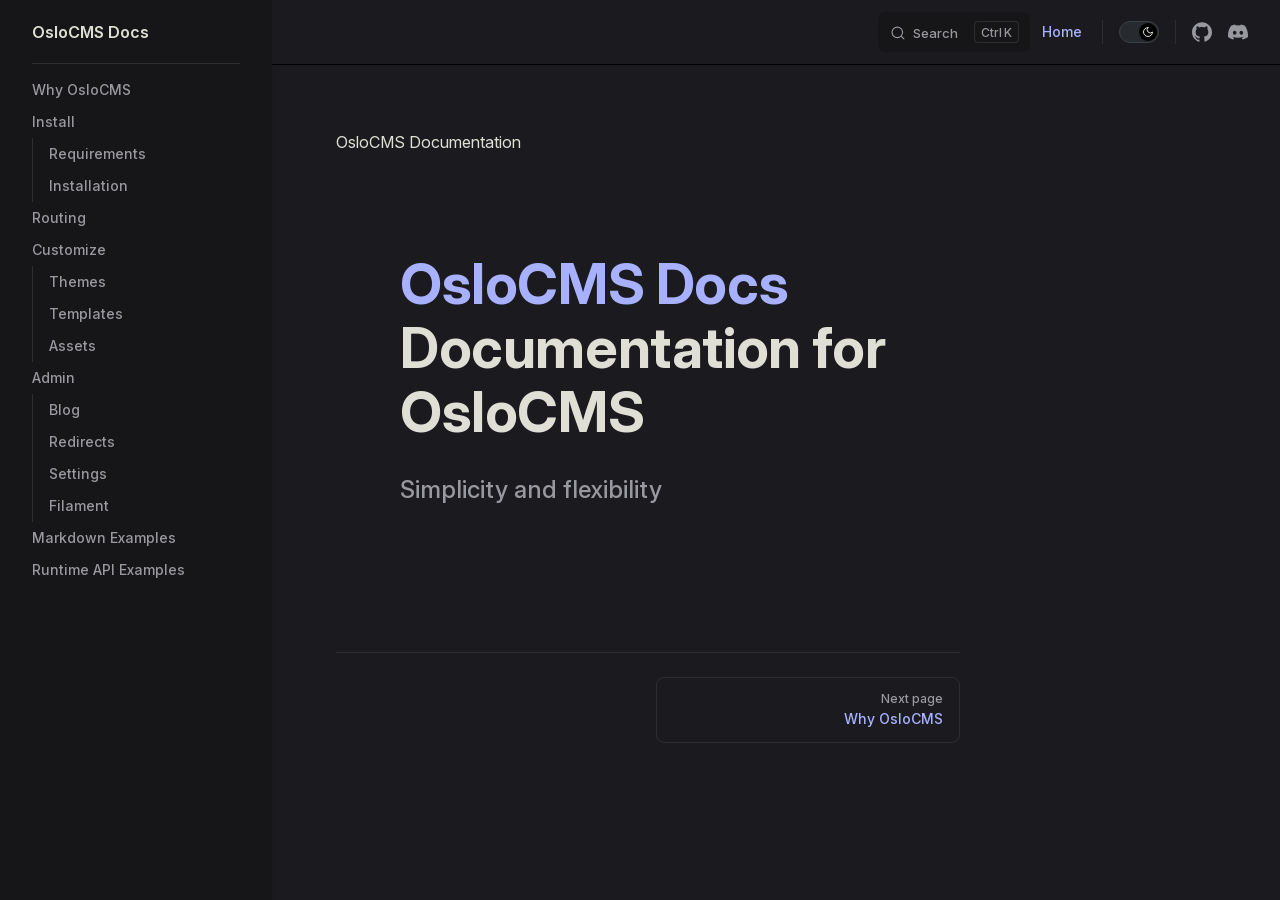
==== commit 14821b1f: "testing vue comp." ====
--- a/docs/index.html
+++ b/docs/index.html
@@ -13,13 +13,13 @@
     <link rel="preload" href="/docs/assets/inter-roman-latin.Di8DUHzh.woff2" as="font" type="font/woff2" crossorigin="">
     <link rel="modulepreload" href="/docs/assets/chunks/theme.C1xCD0y6.js">
     <link rel="modulepreload" href="/docs/assets/chunks/framework.C_C_Szfk.js">
-    <link rel="modulepreload" href="/docs/assets/index.md.44teN8ov.lean.js">
+    <link rel="modulepreload" href="/docs/assets/index.md.BFhB-0Ul.lean.js">
     <script id="check-dark-mode">(()=>{const e=localStorage.getItem("vitepress-theme-appearance")||"dark",a=window.matchMedia("(prefers-color-scheme: dark)").matches;(!e||e==="auto"?a:e==="dark")&&document.documentElement.classList.add("dark")})();</script>
     <script id="check-mac-os">document.documentElement.classList.toggle("mac",/Mac|iPhone|iPod|iPad/i.test(navigator.platform));</script>
   </head>
   <body>
-    <div id="app"><div class="Layout" data-v-5d98c3a5><!--[--><!--]--><!--[--><span tabindex="-1" data-v-0b0ada53></span><a href="#VPContent" class="VPSkipLink visually-hidden" data-v-0b0ada53>Skip to content</a><!--]--><!----><header class="VPNav" data-v-5d98c3a5 data-v-ae24b3ad><div class="VPNavBar" data-v-ae24b3ad data-v-6aa21345><div class="wrapper" data-v-6aa21345><div class="container" data-v-6aa21345><div class="title" data-v-6aa21345><div class="VPNavBarTitle has-sidebar" data-v-6aa21345 data-v-1168a8e4><a class="title" href="/docs/" data-v-1168a8e4><!--[--><!--]--><!----><span data-v-1168a8e4>OsloCMS Docs</span><!--[--><!--]--></a></div></div><div class="content" data-v-6aa21345><div class="content-body" data-v-6aa21345><!--[--><!--]--><div class="VPNavBarSearch search" data-v-6aa21345><!--[--><!----><div id="local-search"><button type="button" class="DocSearch DocSearch-Button" aria-label="Search"><span class="DocSearch-Button-Container"><span class="vp-icon DocSearch-Search-Icon"></span><span class="DocSearch-Button-Placeholder">Search</span></span><span class="DocSearch-Button-Keys"><kbd class="DocSearch-Button-Key"></kbd><kbd class="DocSearch-Button-Key">K</kbd></span></button></div><!--]--></div><nav aria-labelledby="main-nav-aria-label" class="VPNavBarMenu menu" data-v-6aa21345 data-v-dc692963><span id="main-nav-aria-label" class="visually-hidden" data-v-dc692963> Main Navigation </span><!--[--><!--[--><a class="VPLink link VPNavBarMenuLink active" href="/docs/" tabindex="0" data-v-dc692963 data-v-e56f3d57><!--[--><span data-v-e56f3d57>Home</span><!--]--></a><!--]--><!--]--></nav><!----><div class="VPNavBarAppearance appearance" data-v-6aa21345 data-v-6c893767><button class="VPSwitch VPSwitchAppearance" type="button" role="switch" title aria-checked="true" data-v-6c893767 data-v-5337faa4 data-v-1d5665e3><span class="check" data-v-1d5665e3><span class="icon" data-v-1d5665e3><!--[--><span class="vpi-sun sun" data-v-5337faa4></span><span class="vpi-moon moon" data-v-5337faa4></span><!--]--></span></span></button></div><div class="VPSocialLinks VPNavBarSocialLinks social-links" data-v-6aa21345 data-v-0394ad82 data-v-7bc22406><!--[--><a class="VPSocialLink no-icon" href="https://github.com/oslocms/oslocms" aria-label="github" target="_blank" rel="noopener" data-v-7bc22406 data-v-bd121fe5><span class="vpi-social-github"></span></a><a class="VPSocialLink no-icon" href="https://discord.com/invite/kWGQYhbkNf" aria-label="discord" target="_blank" rel="noopener" data-v-7bc22406 data-v-bd121fe5><span class="vpi-social-discord"></span></a><!--]--></div><div class="VPFlyout VPNavBarExtra extra" data-v-6aa21345 data-v-bb2aa2f0 data-v-cf11d7a2><button type="button" class="button" aria-haspopup="true" aria-expanded="false" aria-label="extra navigation" data-v-cf11d7a2><span class="vpi-more-horizontal icon" data-v-cf11d7a2></span></button><div class="menu" data-v-cf11d7a2><div class="VPMenu" data-v-cf11d7a2 data-v-b98bc113><!----><!--[--><!--[--><!----><div class="group" data-v-bb2aa2f0><div class="item appearance" data-v-bb2aa2f0><p class="label" data-v-bb2aa2f0>Appearance</p><div class="appearance-action" data-v-bb2aa2f0><button class="VPSwitch VPSwitchAppearance" type="button" role="switch" title aria-checked="true" data-v-bb2aa2f0 data-v-5337faa4 data-v-1d5665e3><span class="check" data-v-1d5665e3><span class="icon" data-v-1d5665e3><!--[--><span class="vpi-sun sun" data-v-5337faa4></span><span class="vpi-moon moon" data-v-5337faa4></span><!--]--></span></span></button></div></div></div><div class="group" data-v-bb2aa2f0><div class="item social-links" data-v-bb2aa2f0><div class="VPSocialLinks social-links-list" data-v-bb2aa2f0 data-v-7bc22406><!--[--><a class="VPSocialLink no-icon" href="https://github.com/oslocms/oslocms" aria-label="github" target="_blank" rel="noopener" data-v-7bc22406 data-v-bd121fe5><span class="vpi-social-github"></span></a><a class="VPSocialLink no-icon" href="https://discord.com/invite/kWGQYhbkNf" aria-label="discord" target="_blank" rel="noopener" data-v-7bc22406 data-v-bd121fe5><span class="vpi-social-discord"></span></a><!--]--></div></div></div><!--]--><!--]--></div></div></div><!--[--><!--]--><button type="button" class="VPNavBarHamburger hamburger" aria-label="mobile navigation" aria-expanded="false" aria-controls="VPNavScreen" data-v-6aa21345 data-v-e5dd9c1c><span class="container" data-v-e5dd9c1c><span class="top" data-v-e5dd9c1c></span><span class="middle" data-v-e5dd9c1c></span><span class="bottom" data-v-e5dd9c1c></span></span></button></div></div></div></div><div class="divider" data-v-6aa21345><div class="divider-line" data-v-6aa21345></div></div></div><!----></header><div class="VPLocalNav has-sidebar empty" data-v-5d98c3a5 data-v-a6f0e41e><div class="container" data-v-a6f0e41e><button class="menu" aria-expanded="false" aria-controls="VPSidebarNav" data-v-a6f0e41e><span class="vpi-align-left menu-icon" data-v-a6f0e41e></span><span class="menu-text" data-v-a6f0e41e>Menu</span></button><div class="VPLocalNavOutlineDropdown" style="--vp-vh:0px;" data-v-a6f0e41e data-v-8a42e2b4><button data-v-8a42e2b4>Return to top</button><!----></div></div></div><aside class="VPSidebar" data-v-5d98c3a5 data-v-319d5ca6><div class="curtain" data-v-319d5ca6></div><nav class="nav" id="VPSidebarNav" aria-labelledby="sidebar-aria-label" tabindex="-1" data-v-319d5ca6><span class="visually-hidden" id="sidebar-aria-label" data-v-319d5ca6> Sidebar Navigation </span><!--[--><!--]--><!--[--><div class="no-transition group" data-v-c40bc020><section class="VPSidebarItem level-0" data-v-c40bc020 data-v-b3fd67f8><!----><div class="items" data-v-b3fd67f8><!--[--><div class="VPSidebarItem level-1 is-link" data-v-b3fd67f8><div class="item" data-v-b3fd67f8><div class="indicator" data-v-b3fd67f8></div><a class="VPLink link link" href="/docs/why-oslocms.html" data-v-b3fd67f8><!--[--><p class="text" data-v-b3fd67f8>Why OsloCMS</p><!--]--></a><!----></div><!----></div><section class="VPSidebarItem level-1" data-v-b3fd67f8><div class="item" role="button" tabindex="0" data-v-b3fd67f8><div class="indicator" data-v-b3fd67f8></div><h3 class="text" data-v-b3fd67f8>Install</h3><!----></div><div class="items" data-v-b3fd67f8><!--[--><div class="VPSidebarItem level-2 is-link" data-v-b3fd67f8><div class="item" data-v-b3fd67f8><div class="indicator" data-v-b3fd67f8></div><a class="VPLink link link" href="/docs/requirements.html" data-v-b3fd67f8><!--[--><p class="text" data-v-b3fd67f8>Requirements</p><!--]--></a><!----></div><!----></div><div class="VPSidebarItem level-2 is-link" data-v-b3fd67f8><div class="item" data-v-b3fd67f8><div class="indicator" data-v-b3fd67f8></div><a class="VPLink link link" href="/docs/installation.html" data-v-b3fd67f8><!--[--><p class="text" data-v-b3fd67f8>Installation</p><!--]--></a><!----></div><!----></div><!--]--></div></section><div class="VPSidebarItem level-1 is-link" data-v-b3fd67f8><div class="item" data-v-b3fd67f8><div class="indicator" data-v-b3fd67f8></div><a class="VPLink link link" href="/docs/routing.html" data-v-b3fd67f8><!--[--><p class="text" data-v-b3fd67f8>Routing</p><!--]--></a><!----></div><!----></div><section class="VPSidebarItem level-1" data-v-b3fd67f8><div class="item" role="button" tabindex="0" data-v-b3fd67f8><div class="indicator" data-v-b3fd67f8></div><h3 class="text" data-v-b3fd67f8>Customize</h3><!----></div><div class="items" data-v-b3fd67f8><!--[--><div class="VPSidebarItem level-2 is-link" data-v-b3fd67f8><div class="item" data-v-b3fd67f8><div class="indicator" data-v-b3fd67f8></div><a class="VPLink link link" href="/docs/themes.html" data-v-b3fd67f8><!--[--><p class="text" data-v-b3fd67f8>Themes</p><!--]--></a><!----></div><!----></div><div class="VPSidebarItem level-2 is-link" data-v-b3fd67f8><div class="item" data-v-b3fd67f8><div class="indicator" data-v-b3fd67f8></div><a class="VPLink link link" href="/docs/templates.html" data-v-b3fd67f8><!--[--><p class="text" data-v-b3fd67f8>Templates</p><!--]--></a><!----></div><!----></div><div class="VPSidebarItem level-2 is-link" data-v-b3fd67f8><div class="item" data-v-b3fd67f8><div class="indicator" data-v-b3fd67f8></div><a class="VPLink link link" href="/docs/assets.html" data-v-b3fd67f8><!--[--><p class="text" data-v-b3fd67f8>Assets</p><!--]--></a><!----></div><!----></div><!--]--></div></section><section class="VPSidebarItem level-1" data-v-b3fd67f8><div class="item" role="button" tabindex="0" data-v-b3fd67f8><div class="indicator" data-v-b3fd67f8></div><h3 class="text" data-v-b3fd67f8>Admin</h3><!----></div><div class="items" data-v-b3fd67f8><!--[--><div class="VPSidebarItem level-2 is-link" data-v-b3fd67f8><div class="item" data-v-b3fd67f8><div class="indicator" data-v-b3fd67f8></div><a class="VPLink link link" href="/docs/blog.html" data-v-b3fd67f8><!--[--><p class="text" data-v-b3fd67f8>Blog</p><!--]--></a><!----></div><!----></div><div class="VPSidebarItem level-2 is-link" data-v-b3fd67f8><div class="item" data-v-b3fd67f8><div class="indicator" data-v-b3fd67f8></div><a class="VPLink link link" href="/docs/redirects.html" data-v-b3fd67f8><!--[--><p class="text" data-v-b3fd67f8>Redirects</p><!--]--></a><!----></div><!----></div><div class="VPSidebarItem level-2 is-link" data-v-b3fd67f8><div class="item" data-v-b3fd67f8><div class="indicator" data-v-b3fd67f8></div><a class="VPLink link link" href="/docs/settings.html" data-v-b3fd67f8><!--[--><p class="text" data-v-b3fd67f8>Settings</p><!--]--></a><!----></div><!----></div><div class="VPSidebarItem level-2 is-link" data-v-b3fd67f8><div class="item" data-v-b3fd67f8><div class="indicator" data-v-b3fd67f8></div><a class="VPLink link link" href="/docs/filament.html" data-v-b3fd67f8><!--[--><p class="text" data-v-b3fd67f8>Filament</p><!--]--></a><!----></div><!----></div><!--]--></div></section><div class="VPSidebarItem level-1 is-link" data-v-b3fd67f8><div class="item" data-v-b3fd67f8><div class="indicator" data-v-b3fd67f8></div><a class="VPLink link link" href="/docs/markdown-examples.html" data-v-b3fd67f8><!--[--><p class="text" data-v-b3fd67f8>Markdown Examples</p><!--]--></a><!----></div><!----></div><div class="VPSidebarItem level-1 is-link" data-v-b3fd67f8><div class="item" data-v-b3fd67f8><div class="indicator" data-v-b3fd67f8></div><a class="VPLink link link" href="/docs/api-examples.html" data-v-b3fd67f8><!--[--><p class="text" data-v-b3fd67f8>Runtime API Examples</p><!--]--></a><!----></div><!----></div><!--]--></div></section></div><!--]--><!--[--><!--]--></nav></aside><div class="VPContent has-sidebar" id="VPContent" data-v-5d98c3a5 data-v-1428d186><div class="VPDoc has-sidebar has-aside" data-v-1428d186 data-v-39a288b8><!--[--><!--]--><div class="container" data-v-39a288b8><div class="aside" data-v-39a288b8><div class="aside-curtain" data-v-39a288b8></div><div class="aside-container" data-v-39a288b8><div class="aside-content" data-v-39a288b8><div class="VPDocAside" data-v-39a288b8 data-v-3f215769><!--[--><!--]--><!--[--><!--]--><nav aria-labelledby="doc-outline-aria-label" class="VPDocAsideOutline" data-v-3f215769 data-v-a5bbad30><div class="content" data-v-a5bbad30><div class="outline-marker" data-v-a5bbad30></div><div aria-level="2" class="outline-title" id="doc-outline-aria-label" role="heading" data-v-a5bbad30>On this page</div><ul class="VPDocOutlineItem root" data-v-a5bbad30 data-v-b933a997><!--[--><!--]--></ul></div></nav><!--[--><!--]--><div class="spacer" data-v-3f215769></div><!--[--><!--]--><!----><!--[--><!--]--><!--[--><!--]--></div></div></div></div><div class="content" data-v-39a288b8><div class="content-container" data-v-39a288b8><!--[--><!--]--><main class="main" data-v-39a288b8><div style="position:relative;" class="vp-doc _docs_" data-v-39a288b8><div><p>OsloCMS Documentation</p><div class="VPHero VPHomeHero" data-v-4f9c455b><div class="container" data-v-4f9c455b><div class="main" data-v-4f9c455b><!--[--><!--]--><!--[--><h1 class="heading" data-v-4f9c455b><span class="name clip" data-v-4f9c455b>OsloCMS Docs</span><span class="text" data-v-4f9c455b>Documentation for OsloCMS</span></h1><p class="tagline" data-v-4f9c455b>Simplicity and flexibility</p><!--]--><!--[--><!--]--><div class="actions" data-v-4f9c455b><!--[--><div class="action" data-v-4f9c455b><a class="VPButton medium brand" href="/docs/markdown-examples.html" data-v-4f9c455b data-v-fa7799d5>Markdown Examples</a></div><div class="action" data-v-4f9c455b><a class="VPButton medium alt" href="/docs/api-examples.html" data-v-4f9c455b data-v-fa7799d5>API Examples</a></div><!--]--></div><!--[--><!--]--></div><!----></div></div></div></div></main><footer class="VPDocFooter" data-v-39a288b8 data-v-e257564d><!--[--><!--]--><!----><nav class="prev-next" aria-labelledby="doc-footer-aria-label" data-v-e257564d><span class="visually-hidden" id="doc-footer-aria-label" data-v-e257564d>Pager</span><div class="pager" data-v-e257564d><!----></div><div class="pager" data-v-e257564d><a class="VPLink link pager-link next" href="/docs/why-oslocms.html" data-v-e257564d><!--[--><span class="desc" data-v-e257564d>Next page</span><span class="title" data-v-e257564d>Why OsloCMS</span><!--]--></a></div></nav></footer><!--[--><!--]--></div></div></div><!--[--><!--]--></div></div><!----><!--[--><!--]--></div></div>
-    <script>window.__VP_HASH_MAP__=JSON.parse("{\"api-examples.md\":\"Dsh8jZm9\",\"blog.md\":\"DB3ICkCv\",\"filament.md\":\"DkvIw7Wy\",\"index.md\":\"44teN8ov\",\"installation.md\":\"D9FO92yv\",\"markdown-examples.md\":\"B5f4n4LQ\",\"requirements.md\":\"CQa6sBof\",\"routing.md\":\"C2Q2ifGm\",\"settings.md\":\"DXqsohsx\",\"templates.md\":\"BaVoWeAZ\",\"themes.md\":\"8cF9UTrM\",\"why-oslocms.md\":\"DVQDPVm5\"}");window.__VP_SITE_DATA__=JSON.parse("{\"lang\":\"en-US\",\"dir\":\"ltr\",\"title\":\"OsloCMS Docs\",\"description\":\"Documentation for OsloCMS\",\"base\":\"/docs/\",\"head\":[],\"router\":{\"prefetchLinks\":true},\"appearance\":\"dark\",\"themeConfig\":{\"head\":[[\"link\",{\"rel\":\"icon\",\"href\":\"/images/favicon.ico\"}]],\"nav\":[{\"text\":\"Home\",\"link\":\"/\"}],\"sidebar\":[{\"items\":[{\"text\":\"Why OsloCMS\",\"link\":\"/why-oslocms\"},{\"text\":\"Install\",\"items\":[{\"text\":\"Requirements\",\"link\":\"/requirements\"},{\"text\":\"Installation\",\"link\":\"/installation\"}]},{\"text\":\"Routing\",\"link\":\"/routing\"},{\"text\":\"Customize\",\"items\":[{\"text\":\"Themes\",\"link\":\"/themes\"},{\"text\":\"Templates\",\"link\":\"/templates\"},{\"text\":\"Assets\",\"link\":\"/assets\"}]},{\"text\":\"Admin\",\"items\":[{\"text\":\"Blog\",\"link\":\"/blog\"},{\"text\":\"Redirects\",\"link\":\"/redirects\"},{\"text\":\"Settings\",\"link\":\"/settings\"},{\"text\":\"Filament\",\"link\":\"/filament\"}]},{\"text\":\"Markdown Examples\",\"link\":\"/markdown-examples\"},{\"text\":\"Runtime API Examples\",\"link\":\"/api-examples\"}]}],\"socialLinks\":[{\"icon\":\"github\",\"link\":\"https://github.com/oslocms/oslocms\"},{\"icon\":\"discord\",\"link\":\"https://discord.com/invite/kWGQYhbkNf\"}],\"search\":{\"provider\":\"local\"}},\"locales\":{},\"scrollOffset\":134,\"cleanUrls\":false}");</script>
+    <div id="app"><div class="Layout" data-v-5d98c3a5><!--[--><!--]--><!--[--><span tabindex="-1" data-v-0b0ada53></span><a href="#VPContent" class="VPSkipLink visually-hidden" data-v-0b0ada53>Skip to content</a><!--]--><!----><header class="VPNav" data-v-5d98c3a5 data-v-ae24b3ad><div class="VPNavBar" data-v-ae24b3ad data-v-6aa21345><div class="wrapper" data-v-6aa21345><div class="container" data-v-6aa21345><div class="title" data-v-6aa21345><div class="VPNavBarTitle has-sidebar" data-v-6aa21345 data-v-1168a8e4><a class="title" href="/docs/" data-v-1168a8e4><!--[--><!--]--><!----><span data-v-1168a8e4>OsloCMS Docs</span><!--[--><!--]--></a></div></div><div class="content" data-v-6aa21345><div class="content-body" data-v-6aa21345><!--[--><!--]--><div class="VPNavBarSearch search" data-v-6aa21345><!--[--><!----><div id="local-search"><button type="button" class="DocSearch DocSearch-Button" aria-label="Search"><span class="DocSearch-Button-Container"><span class="vp-icon DocSearch-Search-Icon"></span><span class="DocSearch-Button-Placeholder">Search</span></span><span class="DocSearch-Button-Keys"><kbd class="DocSearch-Button-Key"></kbd><kbd class="DocSearch-Button-Key">K</kbd></span></button></div><!--]--></div><nav aria-labelledby="main-nav-aria-label" class="VPNavBarMenu menu" data-v-6aa21345 data-v-dc692963><span id="main-nav-aria-label" class="visually-hidden" data-v-dc692963> Main Navigation </span><!--[--><!--[--><a class="VPLink link VPNavBarMenuLink active" href="/docs/" tabindex="0" data-v-dc692963 data-v-e56f3d57><!--[--><span data-v-e56f3d57>Home</span><!--]--></a><!--]--><!--]--></nav><!----><div class="VPNavBarAppearance appearance" data-v-6aa21345 data-v-6c893767><button class="VPSwitch VPSwitchAppearance" type="button" role="switch" title aria-checked="true" data-v-6c893767 data-v-5337faa4 data-v-1d5665e3><span class="check" data-v-1d5665e3><span class="icon" data-v-1d5665e3><!--[--><span class="vpi-sun sun" data-v-5337faa4></span><span class="vpi-moon moon" data-v-5337faa4></span><!--]--></span></span></button></div><div class="VPSocialLinks VPNavBarSocialLinks social-links" data-v-6aa21345 data-v-0394ad82 data-v-7bc22406><!--[--><a class="VPSocialLink no-icon" href="https://github.com/oslocms/oslocms" aria-label="github" target="_blank" rel="noopener" data-v-7bc22406 data-v-bd121fe5><span class="vpi-social-github"></span></a><a class="VPSocialLink no-icon" href="https://discord.com/invite/kWGQYhbkNf" aria-label="discord" target="_blank" rel="noopener" data-v-7bc22406 data-v-bd121fe5><span class="vpi-social-discord"></span></a><!--]--></div><div class="VPFlyout VPNavBarExtra extra" data-v-6aa21345 data-v-bb2aa2f0 data-v-cf11d7a2><button type="button" class="button" aria-haspopup="true" aria-expanded="false" aria-label="extra navigation" data-v-cf11d7a2><span class="vpi-more-horizontal icon" data-v-cf11d7a2></span></button><div class="menu" data-v-cf11d7a2><div class="VPMenu" data-v-cf11d7a2 data-v-b98bc113><!----><!--[--><!--[--><!----><div class="group" data-v-bb2aa2f0><div class="item appearance" data-v-bb2aa2f0><p class="label" data-v-bb2aa2f0>Appearance</p><div class="appearance-action" data-v-bb2aa2f0><button class="VPSwitch VPSwitchAppearance" type="button" role="switch" title aria-checked="true" data-v-bb2aa2f0 data-v-5337faa4 data-v-1d5665e3><span class="check" data-v-1d5665e3><span class="icon" data-v-1d5665e3><!--[--><span class="vpi-sun sun" data-v-5337faa4></span><span class="vpi-moon moon" data-v-5337faa4></span><!--]--></span></span></button></div></div></div><div class="group" data-v-bb2aa2f0><div class="item social-links" data-v-bb2aa2f0><div class="VPSocialLinks social-links-list" data-v-bb2aa2f0 data-v-7bc22406><!--[--><a class="VPSocialLink no-icon" href="https://github.com/oslocms/oslocms" aria-label="github" target="_blank" rel="noopener" data-v-7bc22406 data-v-bd121fe5><span class="vpi-social-github"></span></a><a class="VPSocialLink no-icon" href="https://discord.com/invite/kWGQYhbkNf" aria-label="discord" target="_blank" rel="noopener" data-v-7bc22406 data-v-bd121fe5><span class="vpi-social-discord"></span></a><!--]--></div></div></div><!--]--><!--]--></div></div></div><!--[--><!--]--><button type="button" class="VPNavBarHamburger hamburger" aria-label="mobile navigation" aria-expanded="false" aria-controls="VPNavScreen" data-v-6aa21345 data-v-e5dd9c1c><span class="container" data-v-e5dd9c1c><span class="top" data-v-e5dd9c1c></span><span class="middle" data-v-e5dd9c1c></span><span class="bottom" data-v-e5dd9c1c></span></span></button></div></div></div></div><div class="divider" data-v-6aa21345><div class="divider-line" data-v-6aa21345></div></div></div><!----></header><div class="VPLocalNav has-sidebar empty" data-v-5d98c3a5 data-v-a6f0e41e><div class="container" data-v-a6f0e41e><button class="menu" aria-expanded="false" aria-controls="VPSidebarNav" data-v-a6f0e41e><span class="vpi-align-left menu-icon" data-v-a6f0e41e></span><span class="menu-text" data-v-a6f0e41e>Menu</span></button><div class="VPLocalNavOutlineDropdown" style="--vp-vh:0px;" data-v-a6f0e41e data-v-8a42e2b4><button data-v-8a42e2b4>Return to top</button><!----></div></div></div><aside class="VPSidebar" data-v-5d98c3a5 data-v-319d5ca6><div class="curtain" data-v-319d5ca6></div><nav class="nav" id="VPSidebarNav" aria-labelledby="sidebar-aria-label" tabindex="-1" data-v-319d5ca6><span class="visually-hidden" id="sidebar-aria-label" data-v-319d5ca6> Sidebar Navigation </span><!--[--><!--]--><!--[--><div class="no-transition group" data-v-c40bc020><section class="VPSidebarItem level-0" data-v-c40bc020 data-v-b3fd67f8><!----><div class="items" data-v-b3fd67f8><!--[--><div class="VPSidebarItem level-1 is-link" data-v-b3fd67f8><div class="item" data-v-b3fd67f8><div class="indicator" data-v-b3fd67f8></div><a class="VPLink link link" href="/docs/why-oslocms.html" data-v-b3fd67f8><!--[--><p class="text" data-v-b3fd67f8>Why OsloCMS</p><!--]--></a><!----></div><!----></div><section class="VPSidebarItem level-1" data-v-b3fd67f8><div class="item" role="button" tabindex="0" data-v-b3fd67f8><div class="indicator" data-v-b3fd67f8></div><h3 class="text" data-v-b3fd67f8>Install</h3><!----></div><div class="items" data-v-b3fd67f8><!--[--><div class="VPSidebarItem level-2 is-link" data-v-b3fd67f8><div class="item" data-v-b3fd67f8><div class="indicator" data-v-b3fd67f8></div><a class="VPLink link link" href="/docs/requirements.html" data-v-b3fd67f8><!--[--><p class="text" data-v-b3fd67f8>Requirements</p><!--]--></a><!----></div><!----></div><div class="VPSidebarItem level-2 is-link" data-v-b3fd67f8><div class="item" data-v-b3fd67f8><div class="indicator" data-v-b3fd67f8></div><a class="VPLink link link" href="/docs/installation.html" data-v-b3fd67f8><!--[--><p class="text" data-v-b3fd67f8>Installation</p><!--]--></a><!----></div><!----></div><!--]--></div></section><div class="VPSidebarItem level-1 is-link" data-v-b3fd67f8><div class="item" data-v-b3fd67f8><div class="indicator" data-v-b3fd67f8></div><a class="VPLink link link" href="/docs/routing.html" data-v-b3fd67f8><!--[--><p class="text" data-v-b3fd67f8>Routing</p><!--]--></a><!----></div><!----></div><section class="VPSidebarItem level-1" data-v-b3fd67f8><div class="item" role="button" tabindex="0" data-v-b3fd67f8><div class="indicator" data-v-b3fd67f8></div><h3 class="text" data-v-b3fd67f8>Customize</h3><!----></div><div class="items" data-v-b3fd67f8><!--[--><div class="VPSidebarItem level-2 is-link" data-v-b3fd67f8><div class="item" data-v-b3fd67f8><div class="indicator" data-v-b3fd67f8></div><a class="VPLink link link" href="/docs/themes.html" data-v-b3fd67f8><!--[--><p class="text" data-v-b3fd67f8>Themes</p><!--]--></a><!----></div><!----></div><div class="VPSidebarItem level-2 is-link" data-v-b3fd67f8><div class="item" data-v-b3fd67f8><div class="indicator" data-v-b3fd67f8></div><a class="VPLink link link" href="/docs/templates.html" data-v-b3fd67f8><!--[--><p class="text" data-v-b3fd67f8>Templates</p><!--]--></a><!----></div><!----></div><div class="VPSidebarItem level-2 is-link" data-v-b3fd67f8><div class="item" data-v-b3fd67f8><div class="indicator" data-v-b3fd67f8></div><a class="VPLink link link" href="/docs/assets.html" data-v-b3fd67f8><!--[--><p class="text" data-v-b3fd67f8>Assets</p><!--]--></a><!----></div><!----></div><!--]--></div></section><section class="VPSidebarItem level-1" data-v-b3fd67f8><div class="item" role="button" tabindex="0" data-v-b3fd67f8><div class="indicator" data-v-b3fd67f8></div><h3 class="text" data-v-b3fd67f8>Admin</h3><!----></div><div class="items" data-v-b3fd67f8><!--[--><div class="VPSidebarItem level-2 is-link" data-v-b3fd67f8><div class="item" data-v-b3fd67f8><div class="indicator" data-v-b3fd67f8></div><a class="VPLink link link" href="/docs/blog.html" data-v-b3fd67f8><!--[--><p class="text" data-v-b3fd67f8>Blog</p><!--]--></a><!----></div><!----></div><div class="VPSidebarItem level-2 is-link" data-v-b3fd67f8><div class="item" data-v-b3fd67f8><div class="indicator" data-v-b3fd67f8></div><a class="VPLink link link" href="/docs/redirects.html" data-v-b3fd67f8><!--[--><p class="text" data-v-b3fd67f8>Redirects</p><!--]--></a><!----></div><!----></div><div class="VPSidebarItem level-2 is-link" data-v-b3fd67f8><div class="item" data-v-b3fd67f8><div class="indicator" data-v-b3fd67f8></div><a class="VPLink link link" href="/docs/settings.html" data-v-b3fd67f8><!--[--><p class="text" data-v-b3fd67f8>Settings</p><!--]--></a><!----></div><!----></div><div class="VPSidebarItem level-2 is-link" data-v-b3fd67f8><div class="item" data-v-b3fd67f8><div class="indicator" data-v-b3fd67f8></div><a class="VPLink link link" href="/docs/filament.html" data-v-b3fd67f8><!--[--><p class="text" data-v-b3fd67f8>Filament</p><!--]--></a><!----></div><!----></div><!--]--></div></section><div class="VPSidebarItem level-1 is-link" data-v-b3fd67f8><div class="item" data-v-b3fd67f8><div class="indicator" data-v-b3fd67f8></div><a class="VPLink link link" href="/docs/markdown-examples.html" data-v-b3fd67f8><!--[--><p class="text" data-v-b3fd67f8>Markdown Examples</p><!--]--></a><!----></div><!----></div><div class="VPSidebarItem level-1 is-link" data-v-b3fd67f8><div class="item" data-v-b3fd67f8><div class="indicator" data-v-b3fd67f8></div><a class="VPLink link link" href="/docs/api-examples.html" data-v-b3fd67f8><!--[--><p class="text" data-v-b3fd67f8>Runtime API Examples</p><!--]--></a><!----></div><!----></div><!--]--></div></section></div><!--]--><!--[--><!--]--></nav></aside><div class="VPContent has-sidebar" id="VPContent" data-v-5d98c3a5 data-v-1428d186><div class="VPDoc has-sidebar has-aside" data-v-1428d186 data-v-39a288b8><!--[--><!--]--><div class="container" data-v-39a288b8><div class="aside" data-v-39a288b8><div class="aside-curtain" data-v-39a288b8></div><div class="aside-container" data-v-39a288b8><div class="aside-content" data-v-39a288b8><div class="VPDocAside" data-v-39a288b8 data-v-3f215769><!--[--><!--]--><!--[--><!--]--><nav aria-labelledby="doc-outline-aria-label" class="VPDocAsideOutline" data-v-3f215769 data-v-a5bbad30><div class="content" data-v-a5bbad30><div class="outline-marker" data-v-a5bbad30></div><div aria-level="2" class="outline-title" id="doc-outline-aria-label" role="heading" data-v-a5bbad30>On this page</div><ul class="VPDocOutlineItem root" data-v-a5bbad30 data-v-b933a997><!--[--><!--]--></ul></div></nav><!--[--><!--]--><div class="spacer" data-v-3f215769></div><!--[--><!--]--><!----><!--[--><!--]--><!--[--><!--]--></div></div></div></div><div class="content" data-v-39a288b8><div class="content-container" data-v-39a288b8><!--[--><!--]--><main class="main" data-v-39a288b8><div style="position:relative;" class="vp-doc _docs_" data-v-39a288b8><div><p>OsloCMS Documentation</p><div class="VPHero VPHomeHero" data-v-4f9c455b><div class="container" data-v-4f9c455b><div class="main" data-v-4f9c455b><!--[--><!--]--><!--[--><h1 class="heading" data-v-4f9c455b><span class="name clip" data-v-4f9c455b>OsloCMS Docs</span><span class="text" data-v-4f9c455b>Documentation for OsloCMS</span></h1><p class="tagline" data-v-4f9c455b>Simplicity and flexibility</p><!--]--><!--[--><!--]--><!----><!--[--><!--]--></div><!----></div></div></div></div></main><footer class="VPDocFooter" data-v-39a288b8 data-v-e257564d><!--[--><!--]--><!----><nav class="prev-next" aria-labelledby="doc-footer-aria-label" data-v-e257564d><span class="visually-hidden" id="doc-footer-aria-label" data-v-e257564d>Pager</span><div class="pager" data-v-e257564d><!----></div><div class="pager" data-v-e257564d><a class="VPLink link pager-link next" href="/docs/why-oslocms.html" data-v-e257564d><!--[--><span class="desc" data-v-e257564d>Next page</span><span class="title" data-v-e257564d>Why OsloCMS</span><!--]--></a></div></nav></footer><!--[--><!--]--></div></div></div><!--[--><!--]--></div></div><!----><!--[--><!--]--></div></div>
+    <script>window.__VP_HASH_MAP__=JSON.parse("{\"api-examples.md\":\"Dsh8jZm9\",\"blog.md\":\"DB3ICkCv\",\"filament.md\":\"DkvIw7Wy\",\"index.md\":\"BFhB-0Ul\",\"installation.md\":\"D9FO92yv\",\"markdown-examples.md\":\"B5f4n4LQ\",\"requirements.md\":\"CQa6sBof\",\"routing.md\":\"C2Q2ifGm\",\"settings.md\":\"DXqsohsx\",\"templates.md\":\"BaVoWeAZ\",\"themes.md\":\"8cF9UTrM\",\"why-oslocms.md\":\"DVQDPVm5\"}");window.__VP_SITE_DATA__=JSON.parse("{\"lang\":\"en-US\",\"dir\":\"ltr\",\"title\":\"OsloCMS Docs\",\"description\":\"Documentation for OsloCMS\",\"base\":\"/docs/\",\"head\":[],\"router\":{\"prefetchLinks\":true},\"appearance\":\"dark\",\"themeConfig\":{\"head\":[[\"link\",{\"rel\":\"icon\",\"href\":\"/images/favicon.ico\"}]],\"nav\":[{\"text\":\"Home\",\"link\":\"/\"}],\"sidebar\":[{\"items\":[{\"text\":\"Why OsloCMS\",\"link\":\"/why-oslocms\"},{\"text\":\"Install\",\"items\":[{\"text\":\"Requirements\",\"link\":\"/requirements\"},{\"text\":\"Installation\",\"link\":\"/installation\"}]},{\"text\":\"Routing\",\"link\":\"/routing\"},{\"text\":\"Customize\",\"items\":[{\"text\":\"Themes\",\"link\":\"/themes\"},{\"text\":\"Templates\",\"link\":\"/templates\"},{\"text\":\"Assets\",\"link\":\"/assets\"}]},{\"text\":\"Admin\",\"items\":[{\"text\":\"Blog\",\"link\":\"/blog\"},{\"text\":\"Redirects\",\"link\":\"/redirects\"},{\"text\":\"Settings\",\"link\":\"/settings\"},{\"text\":\"Filament\",\"link\":\"/filament\"}]},{\"text\":\"Markdown Examples\",\"link\":\"/markdown-examples\"},{\"text\":\"Runtime API Examples\",\"link\":\"/api-examples\"}]}],\"socialLinks\":[{\"icon\":\"github\",\"link\":\"https://github.com/oslocms/oslocms\"},{\"icon\":\"discord\",\"link\":\"https://discord.com/invite/kWGQYhbkNf\"}],\"search\":{\"provider\":\"local\"}},\"locales\":{},\"scrollOffset\":134,\"cleanUrls\":false}");</script>
     
   </body>
 </html>
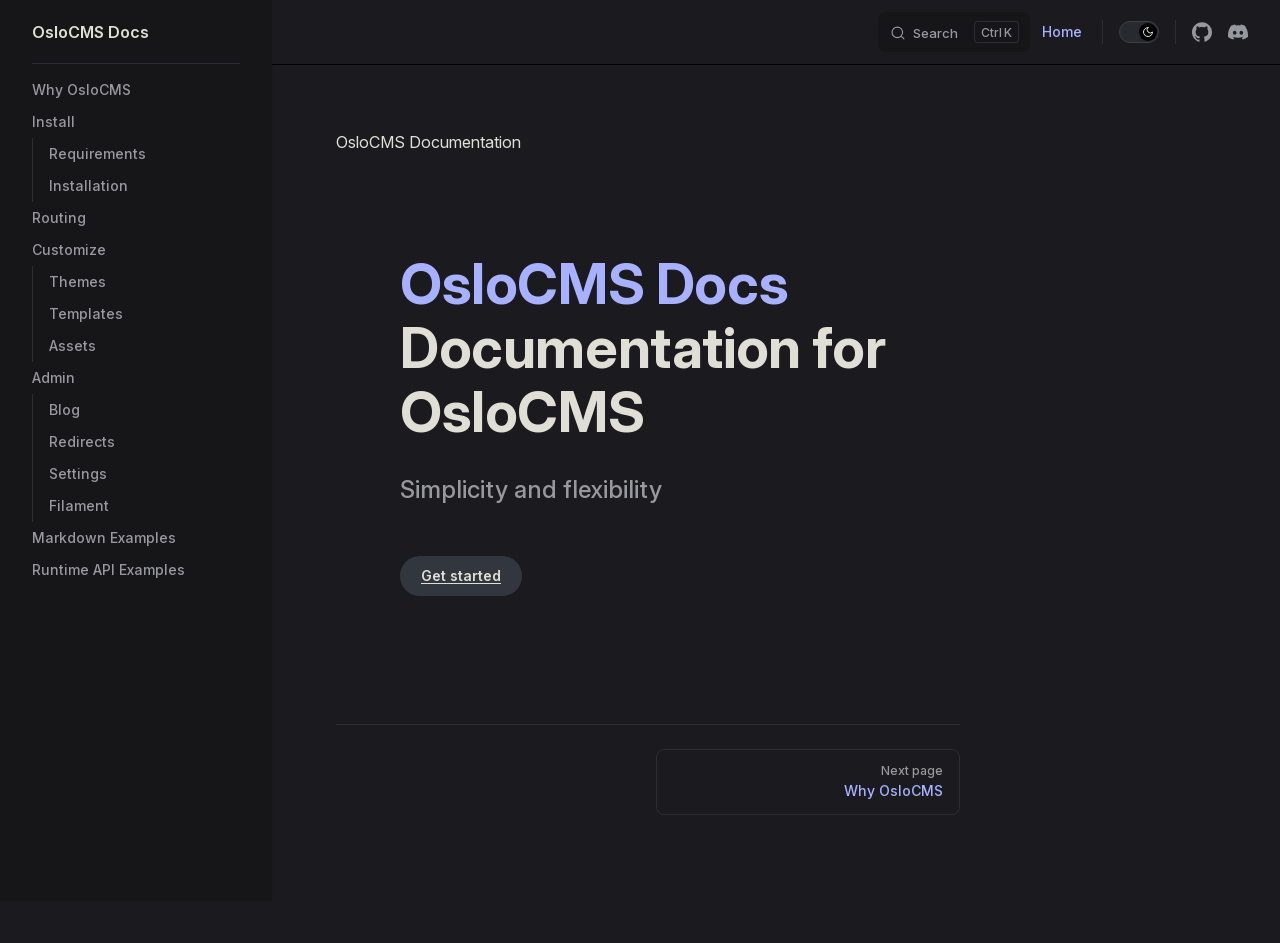
==== commit d299e761: "testing vue comp." ====
--- a/docs/index.html
+++ b/docs/index.html
@@ -13,13 +13,13 @@
     <link rel="preload" href="/docs/assets/inter-roman-latin.Di8DUHzh.woff2" as="font" type="font/woff2" crossorigin="">
     <link rel="modulepreload" href="/docs/assets/chunks/theme.C1xCD0y6.js">
     <link rel="modulepreload" href="/docs/assets/chunks/framework.C_C_Szfk.js">
-    <link rel="modulepreload" href="/docs/assets/index.md.BFhB-0Ul.lean.js">
+    <link rel="modulepreload" href="/docs/assets/index.md.DjQU7YTo.lean.js">
     <script id="check-dark-mode">(()=>{const e=localStorage.getItem("vitepress-theme-appearance")||"dark",a=window.matchMedia("(prefers-color-scheme: dark)").matches;(!e||e==="auto"?a:e==="dark")&&document.documentElement.classList.add("dark")})();</script>
     <script id="check-mac-os">document.documentElement.classList.toggle("mac",/Mac|iPhone|iPod|iPad/i.test(navigator.platform));</script>
   </head>
   <body>
-    <div id="app"><div class="Layout" data-v-5d98c3a5><!--[--><!--]--><!--[--><span tabindex="-1" data-v-0b0ada53></span><a href="#VPContent" class="VPSkipLink visually-hidden" data-v-0b0ada53>Skip to content</a><!--]--><!----><header class="VPNav" data-v-5d98c3a5 data-v-ae24b3ad><div class="VPNavBar" data-v-ae24b3ad data-v-6aa21345><div class="wrapper" data-v-6aa21345><div class="container" data-v-6aa21345><div class="title" data-v-6aa21345><div class="VPNavBarTitle has-sidebar" data-v-6aa21345 data-v-1168a8e4><a class="title" href="/docs/" data-v-1168a8e4><!--[--><!--]--><!----><span data-v-1168a8e4>OsloCMS Docs</span><!--[--><!--]--></a></div></div><div class="content" data-v-6aa21345><div class="content-body" data-v-6aa21345><!--[--><!--]--><div class="VPNavBarSearch search" data-v-6aa21345><!--[--><!----><div id="local-search"><button type="button" class="DocSearch DocSearch-Button" aria-label="Search"><span class="DocSearch-Button-Container"><span class="vp-icon DocSearch-Search-Icon"></span><span class="DocSearch-Button-Placeholder">Search</span></span><span class="DocSearch-Button-Keys"><kbd class="DocSearch-Button-Key"></kbd><kbd class="DocSearch-Button-Key">K</kbd></span></button></div><!--]--></div><nav aria-labelledby="main-nav-aria-label" class="VPNavBarMenu menu" data-v-6aa21345 data-v-dc692963><span id="main-nav-aria-label" class="visually-hidden" data-v-dc692963> Main Navigation </span><!--[--><!--[--><a class="VPLink link VPNavBarMenuLink active" href="/docs/" tabindex="0" data-v-dc692963 data-v-e56f3d57><!--[--><span data-v-e56f3d57>Home</span><!--]--></a><!--]--><!--]--></nav><!----><div class="VPNavBarAppearance appearance" data-v-6aa21345 data-v-6c893767><button class="VPSwitch VPSwitchAppearance" type="button" role="switch" title aria-checked="true" data-v-6c893767 data-v-5337faa4 data-v-1d5665e3><span class="check" data-v-1d5665e3><span class="icon" data-v-1d5665e3><!--[--><span class="vpi-sun sun" data-v-5337faa4></span><span class="vpi-moon moon" data-v-5337faa4></span><!--]--></span></span></button></div><div class="VPSocialLinks VPNavBarSocialLinks social-links" data-v-6aa21345 data-v-0394ad82 data-v-7bc22406><!--[--><a class="VPSocialLink no-icon" href="https://github.com/oslocms/oslocms" aria-label="github" target="_blank" rel="noopener" data-v-7bc22406 data-v-bd121fe5><span class="vpi-social-github"></span></a><a class="VPSocialLink no-icon" href="https://discord.com/invite/kWGQYhbkNf" aria-label="discord" target="_blank" rel="noopener" data-v-7bc22406 data-v-bd121fe5><span class="vpi-social-discord"></span></a><!--]--></div><div class="VPFlyout VPNavBarExtra extra" data-v-6aa21345 data-v-bb2aa2f0 data-v-cf11d7a2><button type="button" class="button" aria-haspopup="true" aria-expanded="false" aria-label="extra navigation" data-v-cf11d7a2><span class="vpi-more-horizontal icon" data-v-cf11d7a2></span></button><div class="menu" data-v-cf11d7a2><div class="VPMenu" data-v-cf11d7a2 data-v-b98bc113><!----><!--[--><!--[--><!----><div class="group" data-v-bb2aa2f0><div class="item appearance" data-v-bb2aa2f0><p class="label" data-v-bb2aa2f0>Appearance</p><div class="appearance-action" data-v-bb2aa2f0><button class="VPSwitch VPSwitchAppearance" type="button" role="switch" title aria-checked="true" data-v-bb2aa2f0 data-v-5337faa4 data-v-1d5665e3><span class="check" data-v-1d5665e3><span class="icon" data-v-1d5665e3><!--[--><span class="vpi-sun sun" data-v-5337faa4></span><span class="vpi-moon moon" data-v-5337faa4></span><!--]--></span></span></button></div></div></div><div class="group" data-v-bb2aa2f0><div class="item social-links" data-v-bb2aa2f0><div class="VPSocialLinks social-links-list" data-v-bb2aa2f0 data-v-7bc22406><!--[--><a class="VPSocialLink no-icon" href="https://github.com/oslocms/oslocms" aria-label="github" target="_blank" rel="noopener" data-v-7bc22406 data-v-bd121fe5><span class="vpi-social-github"></span></a><a class="VPSocialLink no-icon" href="https://discord.com/invite/kWGQYhbkNf" aria-label="discord" target="_blank" rel="noopener" data-v-7bc22406 data-v-bd121fe5><span class="vpi-social-discord"></span></a><!--]--></div></div></div><!--]--><!--]--></div></div></div><!--[--><!--]--><button type="button" class="VPNavBarHamburger hamburger" aria-label="mobile navigation" aria-expanded="false" aria-controls="VPNavScreen" data-v-6aa21345 data-v-e5dd9c1c><span class="container" data-v-e5dd9c1c><span class="top" data-v-e5dd9c1c></span><span class="middle" data-v-e5dd9c1c></span><span class="bottom" data-v-e5dd9c1c></span></span></button></div></div></div></div><div class="divider" data-v-6aa21345><div class="divider-line" data-v-6aa21345></div></div></div><!----></header><div class="VPLocalNav has-sidebar empty" data-v-5d98c3a5 data-v-a6f0e41e><div class="container" data-v-a6f0e41e><button class="menu" aria-expanded="false" aria-controls="VPSidebarNav" data-v-a6f0e41e><span class="vpi-align-left menu-icon" data-v-a6f0e41e></span><span class="menu-text" data-v-a6f0e41e>Menu</span></button><div class="VPLocalNavOutlineDropdown" style="--vp-vh:0px;" data-v-a6f0e41e data-v-8a42e2b4><button data-v-8a42e2b4>Return to top</button><!----></div></div></div><aside class="VPSidebar" data-v-5d98c3a5 data-v-319d5ca6><div class="curtain" data-v-319d5ca6></div><nav class="nav" id="VPSidebarNav" aria-labelledby="sidebar-aria-label" tabindex="-1" data-v-319d5ca6><span class="visually-hidden" id="sidebar-aria-label" data-v-319d5ca6> Sidebar Navigation </span><!--[--><!--]--><!--[--><div class="no-transition group" data-v-c40bc020><section class="VPSidebarItem level-0" data-v-c40bc020 data-v-b3fd67f8><!----><div class="items" data-v-b3fd67f8><!--[--><div class="VPSidebarItem level-1 is-link" data-v-b3fd67f8><div class="item" data-v-b3fd67f8><div class="indicator" data-v-b3fd67f8></div><a class="VPLink link link" href="/docs/why-oslocms.html" data-v-b3fd67f8><!--[--><p class="text" data-v-b3fd67f8>Why OsloCMS</p><!--]--></a><!----></div><!----></div><section class="VPSidebarItem level-1" data-v-b3fd67f8><div class="item" role="button" tabindex="0" data-v-b3fd67f8><div class="indicator" data-v-b3fd67f8></div><h3 class="text" data-v-b3fd67f8>Install</h3><!----></div><div class="items" data-v-b3fd67f8><!--[--><div class="VPSidebarItem level-2 is-link" data-v-b3fd67f8><div class="item" data-v-b3fd67f8><div class="indicator" data-v-b3fd67f8></div><a class="VPLink link link" href="/docs/requirements.html" data-v-b3fd67f8><!--[--><p class="text" data-v-b3fd67f8>Requirements</p><!--]--></a><!----></div><!----></div><div class="VPSidebarItem level-2 is-link" data-v-b3fd67f8><div class="item" data-v-b3fd67f8><div class="indicator" data-v-b3fd67f8></div><a class="VPLink link link" href="/docs/installation.html" data-v-b3fd67f8><!--[--><p class="text" data-v-b3fd67f8>Installation</p><!--]--></a><!----></div><!----></div><!--]--></div></section><div class="VPSidebarItem level-1 is-link" data-v-b3fd67f8><div class="item" data-v-b3fd67f8><div class="indicator" data-v-b3fd67f8></div><a class="VPLink link link" href="/docs/routing.html" data-v-b3fd67f8><!--[--><p class="text" data-v-b3fd67f8>Routing</p><!--]--></a><!----></div><!----></div><section class="VPSidebarItem level-1" data-v-b3fd67f8><div class="item" role="button" tabindex="0" data-v-b3fd67f8><div class="indicator" data-v-b3fd67f8></div><h3 class="text" data-v-b3fd67f8>Customize</h3><!----></div><div class="items" data-v-b3fd67f8><!--[--><div class="VPSidebarItem level-2 is-link" data-v-b3fd67f8><div class="item" data-v-b3fd67f8><div class="indicator" data-v-b3fd67f8></div><a class="VPLink link link" href="/docs/themes.html" data-v-b3fd67f8><!--[--><p class="text" data-v-b3fd67f8>Themes</p><!--]--></a><!----></div><!----></div><div class="VPSidebarItem level-2 is-link" data-v-b3fd67f8><div class="item" data-v-b3fd67f8><div class="indicator" data-v-b3fd67f8></div><a class="VPLink link link" href="/docs/templates.html" data-v-b3fd67f8><!--[--><p class="text" data-v-b3fd67f8>Templates</p><!--]--></a><!----></div><!----></div><div class="VPSidebarItem level-2 is-link" data-v-b3fd67f8><div class="item" data-v-b3fd67f8><div class="indicator" data-v-b3fd67f8></div><a class="VPLink link link" href="/docs/assets.html" data-v-b3fd67f8><!--[--><p class="text" data-v-b3fd67f8>Assets</p><!--]--></a><!----></div><!----></div><!--]--></div></section><section class="VPSidebarItem level-1" data-v-b3fd67f8><div class="item" role="button" tabindex="0" data-v-b3fd67f8><div class="indicator" data-v-b3fd67f8></div><h3 class="text" data-v-b3fd67f8>Admin</h3><!----></div><div class="items" data-v-b3fd67f8><!--[--><div class="VPSidebarItem level-2 is-link" data-v-b3fd67f8><div class="item" data-v-b3fd67f8><div class="indicator" data-v-b3fd67f8></div><a class="VPLink link link" href="/docs/blog.html" data-v-b3fd67f8><!--[--><p class="text" data-v-b3fd67f8>Blog</p><!--]--></a><!----></div><!----></div><div class="VPSidebarItem level-2 is-link" data-v-b3fd67f8><div class="item" data-v-b3fd67f8><div class="indicator" data-v-b3fd67f8></div><a class="VPLink link link" href="/docs/redirects.html" data-v-b3fd67f8><!--[--><p class="text" data-v-b3fd67f8>Redirects</p><!--]--></a><!----></div><!----></div><div class="VPSidebarItem level-2 is-link" data-v-b3fd67f8><div class="item" data-v-b3fd67f8><div class="indicator" data-v-b3fd67f8></div><a class="VPLink link link" href="/docs/settings.html" data-v-b3fd67f8><!--[--><p class="text" data-v-b3fd67f8>Settings</p><!--]--></a><!----></div><!----></div><div class="VPSidebarItem level-2 is-link" data-v-b3fd67f8><div class="item" data-v-b3fd67f8><div class="indicator" data-v-b3fd67f8></div><a class="VPLink link link" href="/docs/filament.html" data-v-b3fd67f8><!--[--><p class="text" data-v-b3fd67f8>Filament</p><!--]--></a><!----></div><!----></div><!--]--></div></section><div class="VPSidebarItem level-1 is-link" data-v-b3fd67f8><div class="item" data-v-b3fd67f8><div class="indicator" data-v-b3fd67f8></div><a class="VPLink link link" href="/docs/markdown-examples.html" data-v-b3fd67f8><!--[--><p class="text" data-v-b3fd67f8>Markdown Examples</p><!--]--></a><!----></div><!----></div><div class="VPSidebarItem level-1 is-link" data-v-b3fd67f8><div class="item" data-v-b3fd67f8><div class="indicator" data-v-b3fd67f8></div><a class="VPLink link link" href="/docs/api-examples.html" data-v-b3fd67f8><!--[--><p class="text" data-v-b3fd67f8>Runtime API Examples</p><!--]--></a><!----></div><!----></div><!--]--></div></section></div><!--]--><!--[--><!--]--></nav></aside><div class="VPContent has-sidebar" id="VPContent" data-v-5d98c3a5 data-v-1428d186><div class="VPDoc has-sidebar has-aside" data-v-1428d186 data-v-39a288b8><!--[--><!--]--><div class="container" data-v-39a288b8><div class="aside" data-v-39a288b8><div class="aside-curtain" data-v-39a288b8></div><div class="aside-container" data-v-39a288b8><div class="aside-content" data-v-39a288b8><div class="VPDocAside" data-v-39a288b8 data-v-3f215769><!--[--><!--]--><!--[--><!--]--><nav aria-labelledby="doc-outline-aria-label" class="VPDocAsideOutline" data-v-3f215769 data-v-a5bbad30><div class="content" data-v-a5bbad30><div class="outline-marker" data-v-a5bbad30></div><div aria-level="2" class="outline-title" id="doc-outline-aria-label" role="heading" data-v-a5bbad30>On this page</div><ul class="VPDocOutlineItem root" data-v-a5bbad30 data-v-b933a997><!--[--><!--]--></ul></div></nav><!--[--><!--]--><div class="spacer" data-v-3f215769></div><!--[--><!--]--><!----><!--[--><!--]--><!--[--><!--]--></div></div></div></div><div class="content" data-v-39a288b8><div class="content-container" data-v-39a288b8><!--[--><!--]--><main class="main" data-v-39a288b8><div style="position:relative;" class="vp-doc _docs_" data-v-39a288b8><div><p>OsloCMS Documentation</p><div class="VPHero VPHomeHero" data-v-4f9c455b><div class="container" data-v-4f9c455b><div class="main" data-v-4f9c455b><!--[--><!--]--><!--[--><h1 class="heading" data-v-4f9c455b><span class="name clip" data-v-4f9c455b>OsloCMS Docs</span><span class="text" data-v-4f9c455b>Documentation for OsloCMS</span></h1><p class="tagline" data-v-4f9c455b>Simplicity and flexibility</p><!--]--><!--[--><!--]--><!----><!--[--><!--]--></div><!----></div></div></div></div></main><footer class="VPDocFooter" data-v-39a288b8 data-v-e257564d><!--[--><!--]--><!----><nav class="prev-next" aria-labelledby="doc-footer-aria-label" data-v-e257564d><span class="visually-hidden" id="doc-footer-aria-label" data-v-e257564d>Pager</span><div class="pager" data-v-e257564d><!----></div><div class="pager" data-v-e257564d><a class="VPLink link pager-link next" href="/docs/why-oslocms.html" data-v-e257564d><!--[--><span class="desc" data-v-e257564d>Next page</span><span class="title" data-v-e257564d>Why OsloCMS</span><!--]--></a></div></nav></footer><!--[--><!--]--></div></div></div><!--[--><!--]--></div></div><!----><!--[--><!--]--></div></div>
-    <script>window.__VP_HASH_MAP__=JSON.parse("{\"api-examples.md\":\"Dsh8jZm9\",\"blog.md\":\"DB3ICkCv\",\"filament.md\":\"DkvIw7Wy\",\"index.md\":\"BFhB-0Ul\",\"installation.md\":\"D9FO92yv\",\"markdown-examples.md\":\"B5f4n4LQ\",\"requirements.md\":\"CQa6sBof\",\"routing.md\":\"C2Q2ifGm\",\"settings.md\":\"DXqsohsx\",\"templates.md\":\"BaVoWeAZ\",\"themes.md\":\"8cF9UTrM\",\"why-oslocms.md\":\"DVQDPVm5\"}");window.__VP_SITE_DATA__=JSON.parse("{\"lang\":\"en-US\",\"dir\":\"ltr\",\"title\":\"OsloCMS Docs\",\"description\":\"Documentation for OsloCMS\",\"base\":\"/docs/\",\"head\":[],\"router\":{\"prefetchLinks\":true},\"appearance\":\"dark\",\"themeConfig\":{\"head\":[[\"link\",{\"rel\":\"icon\",\"href\":\"/images/favicon.ico\"}]],\"nav\":[{\"text\":\"Home\",\"link\":\"/\"}],\"sidebar\":[{\"items\":[{\"text\":\"Why OsloCMS\",\"link\":\"/why-oslocms\"},{\"text\":\"Install\",\"items\":[{\"text\":\"Requirements\",\"link\":\"/requirements\"},{\"text\":\"Installation\",\"link\":\"/installation\"}]},{\"text\":\"Routing\",\"link\":\"/routing\"},{\"text\":\"Customize\",\"items\":[{\"text\":\"Themes\",\"link\":\"/themes\"},{\"text\":\"Templates\",\"link\":\"/templates\"},{\"text\":\"Assets\",\"link\":\"/assets\"}]},{\"text\":\"Admin\",\"items\":[{\"text\":\"Blog\",\"link\":\"/blog\"},{\"text\":\"Redirects\",\"link\":\"/redirects\"},{\"text\":\"Settings\",\"link\":\"/settings\"},{\"text\":\"Filament\",\"link\":\"/filament\"}]},{\"text\":\"Markdown Examples\",\"link\":\"/markdown-examples\"},{\"text\":\"Runtime API Examples\",\"link\":\"/api-examples\"}]}],\"socialLinks\":[{\"icon\":\"github\",\"link\":\"https://github.com/oslocms/oslocms\"},{\"icon\":\"discord\",\"link\":\"https://discord.com/invite/kWGQYhbkNf\"}],\"search\":{\"provider\":\"local\"}},\"locales\":{},\"scrollOffset\":134,\"cleanUrls\":false}");</script>
+    <div id="app"><div class="Layout" data-v-5d98c3a5><!--[--><!--]--><!--[--><span tabindex="-1" data-v-0b0ada53></span><a href="#VPContent" class="VPSkipLink visually-hidden" data-v-0b0ada53>Skip to content</a><!--]--><!----><header class="VPNav" data-v-5d98c3a5 data-v-ae24b3ad><div class="VPNavBar" data-v-ae24b3ad data-v-6aa21345><div class="wrapper" data-v-6aa21345><div class="container" data-v-6aa21345><div class="title" data-v-6aa21345><div class="VPNavBarTitle has-sidebar" data-v-6aa21345 data-v-1168a8e4><a class="title" href="/docs/" data-v-1168a8e4><!--[--><!--]--><!----><span data-v-1168a8e4>OsloCMS Docs</span><!--[--><!--]--></a></div></div><div class="content" data-v-6aa21345><div class="content-body" data-v-6aa21345><!--[--><!--]--><div class="VPNavBarSearch search" data-v-6aa21345><!--[--><!----><div id="local-search"><button type="button" class="DocSearch DocSearch-Button" aria-label="Search"><span class="DocSearch-Button-Container"><span class="vp-icon DocSearch-Search-Icon"></span><span class="DocSearch-Button-Placeholder">Search</span></span><span class="DocSearch-Button-Keys"><kbd class="DocSearch-Button-Key"></kbd><kbd class="DocSearch-Button-Key">K</kbd></span></button></div><!--]--></div><nav aria-labelledby="main-nav-aria-label" class="VPNavBarMenu menu" data-v-6aa21345 data-v-dc692963><span id="main-nav-aria-label" class="visually-hidden" data-v-dc692963> Main Navigation </span><!--[--><!--[--><a class="VPLink link VPNavBarMenuLink active" href="/docs/" tabindex="0" data-v-dc692963 data-v-e56f3d57><!--[--><span data-v-e56f3d57>Home</span><!--]--></a><!--]--><!--]--></nav><!----><div class="VPNavBarAppearance appearance" data-v-6aa21345 data-v-6c893767><button class="VPSwitch VPSwitchAppearance" type="button" role="switch" title aria-checked="true" data-v-6c893767 data-v-5337faa4 data-v-1d5665e3><span class="check" data-v-1d5665e3><span class="icon" data-v-1d5665e3><!--[--><span class="vpi-sun sun" data-v-5337faa4></span><span class="vpi-moon moon" data-v-5337faa4></span><!--]--></span></span></button></div><div class="VPSocialLinks VPNavBarSocialLinks social-links" data-v-6aa21345 data-v-0394ad82 data-v-7bc22406><!--[--><a class="VPSocialLink no-icon" href="https://github.com/oslocms/oslocms" aria-label="github" target="_blank" rel="noopener" data-v-7bc22406 data-v-bd121fe5><span class="vpi-social-github"></span></a><a class="VPSocialLink no-icon" href="https://discord.com/invite/kWGQYhbkNf" aria-label="discord" target="_blank" rel="noopener" data-v-7bc22406 data-v-bd121fe5><span class="vpi-social-discord"></span></a><!--]--></div><div class="VPFlyout VPNavBarExtra extra" data-v-6aa21345 data-v-bb2aa2f0 data-v-cf11d7a2><button type="button" class="button" aria-haspopup="true" aria-expanded="false" aria-label="extra navigation" data-v-cf11d7a2><span class="vpi-more-horizontal icon" data-v-cf11d7a2></span></button><div class="menu" data-v-cf11d7a2><div class="VPMenu" data-v-cf11d7a2 data-v-b98bc113><!----><!--[--><!--[--><!----><div class="group" data-v-bb2aa2f0><div class="item appearance" data-v-bb2aa2f0><p class="label" data-v-bb2aa2f0>Appearance</p><div class="appearance-action" data-v-bb2aa2f0><button class="VPSwitch VPSwitchAppearance" type="button" role="switch" title aria-checked="true" data-v-bb2aa2f0 data-v-5337faa4 data-v-1d5665e3><span class="check" data-v-1d5665e3><span class="icon" data-v-1d5665e3><!--[--><span class="vpi-sun sun" data-v-5337faa4></span><span class="vpi-moon moon" data-v-5337faa4></span><!--]--></span></span></button></div></div></div><div class="group" data-v-bb2aa2f0><div class="item social-links" data-v-bb2aa2f0><div class="VPSocialLinks social-links-list" data-v-bb2aa2f0 data-v-7bc22406><!--[--><a class="VPSocialLink no-icon" href="https://github.com/oslocms/oslocms" aria-label="github" target="_blank" rel="noopener" data-v-7bc22406 data-v-bd121fe5><span class="vpi-social-github"></span></a><a class="VPSocialLink no-icon" href="https://discord.com/invite/kWGQYhbkNf" aria-label="discord" target="_blank" rel="noopener" data-v-7bc22406 data-v-bd121fe5><span class="vpi-social-discord"></span></a><!--]--></div></div></div><!--]--><!--]--></div></div></div><!--[--><!--]--><button type="button" class="VPNavBarHamburger hamburger" aria-label="mobile navigation" aria-expanded="false" aria-controls="VPNavScreen" data-v-6aa21345 data-v-e5dd9c1c><span class="container" data-v-e5dd9c1c><span class="top" data-v-e5dd9c1c></span><span class="middle" data-v-e5dd9c1c></span><span class="bottom" data-v-e5dd9c1c></span></span></button></div></div></div></div><div class="divider" data-v-6aa21345><div class="divider-line" data-v-6aa21345></div></div></div><!----></header><div class="VPLocalNav has-sidebar empty" data-v-5d98c3a5 data-v-a6f0e41e><div class="container" data-v-a6f0e41e><button class="menu" aria-expanded="false" aria-controls="VPSidebarNav" data-v-a6f0e41e><span class="vpi-align-left menu-icon" data-v-a6f0e41e></span><span class="menu-text" data-v-a6f0e41e>Menu</span></button><div class="VPLocalNavOutlineDropdown" style="--vp-vh:0px;" data-v-a6f0e41e data-v-8a42e2b4><button data-v-8a42e2b4>Return to top</button><!----></div></div></div><aside class="VPSidebar" data-v-5d98c3a5 data-v-319d5ca6><div class="curtain" data-v-319d5ca6></div><nav class="nav" id="VPSidebarNav" aria-labelledby="sidebar-aria-label" tabindex="-1" data-v-319d5ca6><span class="visually-hidden" id="sidebar-aria-label" data-v-319d5ca6> Sidebar Navigation </span><!--[--><!--]--><!--[--><div class="no-transition group" data-v-c40bc020><section class="VPSidebarItem level-0" data-v-c40bc020 data-v-b3fd67f8><!----><div class="items" data-v-b3fd67f8><!--[--><div class="VPSidebarItem level-1 is-link" data-v-b3fd67f8><div class="item" data-v-b3fd67f8><div class="indicator" data-v-b3fd67f8></div><a class="VPLink link link" href="/docs/why-oslocms.html" data-v-b3fd67f8><!--[--><p class="text" data-v-b3fd67f8>Why OsloCMS</p><!--]--></a><!----></div><!----></div><section class="VPSidebarItem level-1" data-v-b3fd67f8><div class="item" role="button" tabindex="0" data-v-b3fd67f8><div class="indicator" data-v-b3fd67f8></div><h3 class="text" data-v-b3fd67f8>Install</h3><!----></div><div class="items" data-v-b3fd67f8><!--[--><div class="VPSidebarItem level-2 is-link" data-v-b3fd67f8><div class="item" data-v-b3fd67f8><div class="indicator" data-v-b3fd67f8></div><a class="VPLink link link" href="/docs/requirements.html" data-v-b3fd67f8><!--[--><p class="text" data-v-b3fd67f8>Requirements</p><!--]--></a><!----></div><!----></div><div class="VPSidebarItem level-2 is-link" data-v-b3fd67f8><div class="item" data-v-b3fd67f8><div class="indicator" data-v-b3fd67f8></div><a class="VPLink link link" href="/docs/installation.html" data-v-b3fd67f8><!--[--><p class="text" data-v-b3fd67f8>Installation</p><!--]--></a><!----></div><!----></div><!--]--></div></section><div class="VPSidebarItem level-1 is-link" data-v-b3fd67f8><div class="item" data-v-b3fd67f8><div class="indicator" data-v-b3fd67f8></div><a class="VPLink link link" href="/docs/routing.html" data-v-b3fd67f8><!--[--><p class="text" data-v-b3fd67f8>Routing</p><!--]--></a><!----></div><!----></div><section class="VPSidebarItem level-1" data-v-b3fd67f8><div class="item" role="button" tabindex="0" data-v-b3fd67f8><div class="indicator" data-v-b3fd67f8></div><h3 class="text" data-v-b3fd67f8>Customize</h3><!----></div><div class="items" data-v-b3fd67f8><!--[--><div class="VPSidebarItem level-2 is-link" data-v-b3fd67f8><div class="item" data-v-b3fd67f8><div class="indicator" data-v-b3fd67f8></div><a class="VPLink link link" href="/docs/themes.html" data-v-b3fd67f8><!--[--><p class="text" data-v-b3fd67f8>Themes</p><!--]--></a><!----></div><!----></div><div class="VPSidebarItem level-2 is-link" data-v-b3fd67f8><div class="item" data-v-b3fd67f8><div class="indicator" data-v-b3fd67f8></div><a class="VPLink link link" href="/docs/templates.html" data-v-b3fd67f8><!--[--><p class="text" data-v-b3fd67f8>Templates</p><!--]--></a><!----></div><!----></div><div class="VPSidebarItem level-2 is-link" data-v-b3fd67f8><div class="item" data-v-b3fd67f8><div class="indicator" data-v-b3fd67f8></div><a class="VPLink link link" href="/docs/assets.html" data-v-b3fd67f8><!--[--><p class="text" data-v-b3fd67f8>Assets</p><!--]--></a><!----></div><!----></div><!--]--></div></section><section class="VPSidebarItem level-1" data-v-b3fd67f8><div class="item" role="button" tabindex="0" data-v-b3fd67f8><div class="indicator" data-v-b3fd67f8></div><h3 class="text" data-v-b3fd67f8>Admin</h3><!----></div><div class="items" data-v-b3fd67f8><!--[--><div class="VPSidebarItem level-2 is-link" data-v-b3fd67f8><div class="item" data-v-b3fd67f8><div class="indicator" data-v-b3fd67f8></div><a class="VPLink link link" href="/docs/blog.html" data-v-b3fd67f8><!--[--><p class="text" data-v-b3fd67f8>Blog</p><!--]--></a><!----></div><!----></div><div class="VPSidebarItem level-2 is-link" data-v-b3fd67f8><div class="item" data-v-b3fd67f8><div class="indicator" data-v-b3fd67f8></div><a class="VPLink link link" href="/docs/redirects.html" data-v-b3fd67f8><!--[--><p class="text" data-v-b3fd67f8>Redirects</p><!--]--></a><!----></div><!----></div><div class="VPSidebarItem level-2 is-link" data-v-b3fd67f8><div class="item" data-v-b3fd67f8><div class="indicator" data-v-b3fd67f8></div><a class="VPLink link link" href="/docs/settings.html" data-v-b3fd67f8><!--[--><p class="text" data-v-b3fd67f8>Settings</p><!--]--></a><!----></div><!----></div><div class="VPSidebarItem level-2 is-link" data-v-b3fd67f8><div class="item" data-v-b3fd67f8><div class="indicator" data-v-b3fd67f8></div><a class="VPLink link link" href="/docs/filament.html" data-v-b3fd67f8><!--[--><p class="text" data-v-b3fd67f8>Filament</p><!--]--></a><!----></div><!----></div><!--]--></div></section><div class="VPSidebarItem level-1 is-link" data-v-b3fd67f8><div class="item" data-v-b3fd67f8><div class="indicator" data-v-b3fd67f8></div><a class="VPLink link link" href="/docs/markdown-examples.html" data-v-b3fd67f8><!--[--><p class="text" data-v-b3fd67f8>Markdown Examples</p><!--]--></a><!----></div><!----></div><div class="VPSidebarItem level-1 is-link" data-v-b3fd67f8><div class="item" data-v-b3fd67f8><div class="indicator" data-v-b3fd67f8></div><a class="VPLink link link" href="/docs/api-examples.html" data-v-b3fd67f8><!--[--><p class="text" data-v-b3fd67f8>Runtime API Examples</p><!--]--></a><!----></div><!----></div><!--]--></div></section></div><!--]--><!--[--><!--]--></nav></aside><div class="VPContent has-sidebar" id="VPContent" data-v-5d98c3a5 data-v-1428d186><div class="VPDoc has-sidebar has-aside" data-v-1428d186 data-v-39a288b8><!--[--><!--]--><div class="container" data-v-39a288b8><div class="aside" data-v-39a288b8><div class="aside-curtain" data-v-39a288b8></div><div class="aside-container" data-v-39a288b8><div class="aside-content" data-v-39a288b8><div class="VPDocAside" data-v-39a288b8 data-v-3f215769><!--[--><!--]--><!--[--><!--]--><nav aria-labelledby="doc-outline-aria-label" class="VPDocAsideOutline" data-v-3f215769 data-v-a5bbad30><div class="content" data-v-a5bbad30><div class="outline-marker" data-v-a5bbad30></div><div aria-level="2" class="outline-title" id="doc-outline-aria-label" role="heading" data-v-a5bbad30>On this page</div><ul class="VPDocOutlineItem root" data-v-a5bbad30 data-v-b933a997><!--[--><!--]--></ul></div></nav><!--[--><!--]--><div class="spacer" data-v-3f215769></div><!--[--><!--]--><!----><!--[--><!--]--><!--[--><!--]--></div></div></div></div><div class="content" data-v-39a288b8><div class="content-container" data-v-39a288b8><!--[--><!--]--><main class="main" data-v-39a288b8><div style="position:relative;" class="vp-doc _docs_" data-v-39a288b8><div><p>OsloCMS Documentation</p><div class="VPHero VPHomeHero" data-v-4f9c455b><div class="container" data-v-4f9c455b><div class="main" data-v-4f9c455b><!--[--><!--]--><!--[--><h1 class="heading" data-v-4f9c455b><span class="name clip" data-v-4f9c455b>OsloCMS Docs</span><span class="text" data-v-4f9c455b>Documentation for OsloCMS</span></h1><p class="tagline" data-v-4f9c455b>Simplicity and flexibility</p><!--]--><!--[--><!--]--><div class="actions" data-v-4f9c455b><!--[--><div class="action" data-v-4f9c455b><a class="VPButton medium alt" href="/docs/why-oslocms.html" data-v-4f9c455b data-v-fa7799d5>Get started</a></div><!--]--></div><!--[--><!--]--></div><!----></div></div></div></div></main><footer class="VPDocFooter" data-v-39a288b8 data-v-e257564d><!--[--><!--]--><!----><nav class="prev-next" aria-labelledby="doc-footer-aria-label" data-v-e257564d><span class="visually-hidden" id="doc-footer-aria-label" data-v-e257564d>Pager</span><div class="pager" data-v-e257564d><!----></div><div class="pager" data-v-e257564d><a class="VPLink link pager-link next" href="/docs/why-oslocms.html" data-v-e257564d><!--[--><span class="desc" data-v-e257564d>Next page</span><span class="title" data-v-e257564d>Why OsloCMS</span><!--]--></a></div></nav></footer><!--[--><!--]--></div></div></div><!--[--><!--]--></div></div><!----><!--[--><!--]--></div></div>
+    <script>window.__VP_HASH_MAP__=JSON.parse("{\"api-examples.md\":\"Dsh8jZm9\",\"blog.md\":\"DB3ICkCv\",\"filament.md\":\"DkvIw7Wy\",\"index.md\":\"DjQU7YTo\",\"installation.md\":\"D9FO92yv\",\"markdown-examples.md\":\"B5f4n4LQ\",\"requirements.md\":\"CQa6sBof\",\"routing.md\":\"C2Q2ifGm\",\"settings.md\":\"DXqsohsx\",\"templates.md\":\"BaVoWeAZ\",\"themes.md\":\"8cF9UTrM\",\"why-oslocms.md\":\"DVQDPVm5\"}");window.__VP_SITE_DATA__=JSON.parse("{\"lang\":\"en-US\",\"dir\":\"ltr\",\"title\":\"OsloCMS Docs\",\"description\":\"Documentation for OsloCMS\",\"base\":\"/docs/\",\"head\":[],\"router\":{\"prefetchLinks\":true},\"appearance\":\"dark\",\"themeConfig\":{\"head\":[[\"link\",{\"rel\":\"icon\",\"href\":\"/images/favicon.ico\"}]],\"nav\":[{\"text\":\"Home\",\"link\":\"/\"}],\"sidebar\":[{\"items\":[{\"text\":\"Why OsloCMS\",\"link\":\"/why-oslocms\"},{\"text\":\"Install\",\"items\":[{\"text\":\"Requirements\",\"link\":\"/requirements\"},{\"text\":\"Installation\",\"link\":\"/installation\"}]},{\"text\":\"Routing\",\"link\":\"/routing\"},{\"text\":\"Customize\",\"items\":[{\"text\":\"Themes\",\"link\":\"/themes\"},{\"text\":\"Templates\",\"link\":\"/templates\"},{\"text\":\"Assets\",\"link\":\"/assets\"}]},{\"text\":\"Admin\",\"items\":[{\"text\":\"Blog\",\"link\":\"/blog\"},{\"text\":\"Redirects\",\"link\":\"/redirects\"},{\"text\":\"Settings\",\"link\":\"/settings\"},{\"text\":\"Filament\",\"link\":\"/filament\"}]},{\"text\":\"Markdown Examples\",\"link\":\"/markdown-examples\"},{\"text\":\"Runtime API Examples\",\"link\":\"/api-examples\"}]}],\"socialLinks\":[{\"icon\":\"github\",\"link\":\"https://github.com/oslocms/oslocms\"},{\"icon\":\"discord\",\"link\":\"https://discord.com/invite/kWGQYhbkNf\"}],\"search\":{\"provider\":\"local\"}},\"locales\":{},\"scrollOffset\":134,\"cleanUrls\":false}");</script>
     
   </body>
 </html>
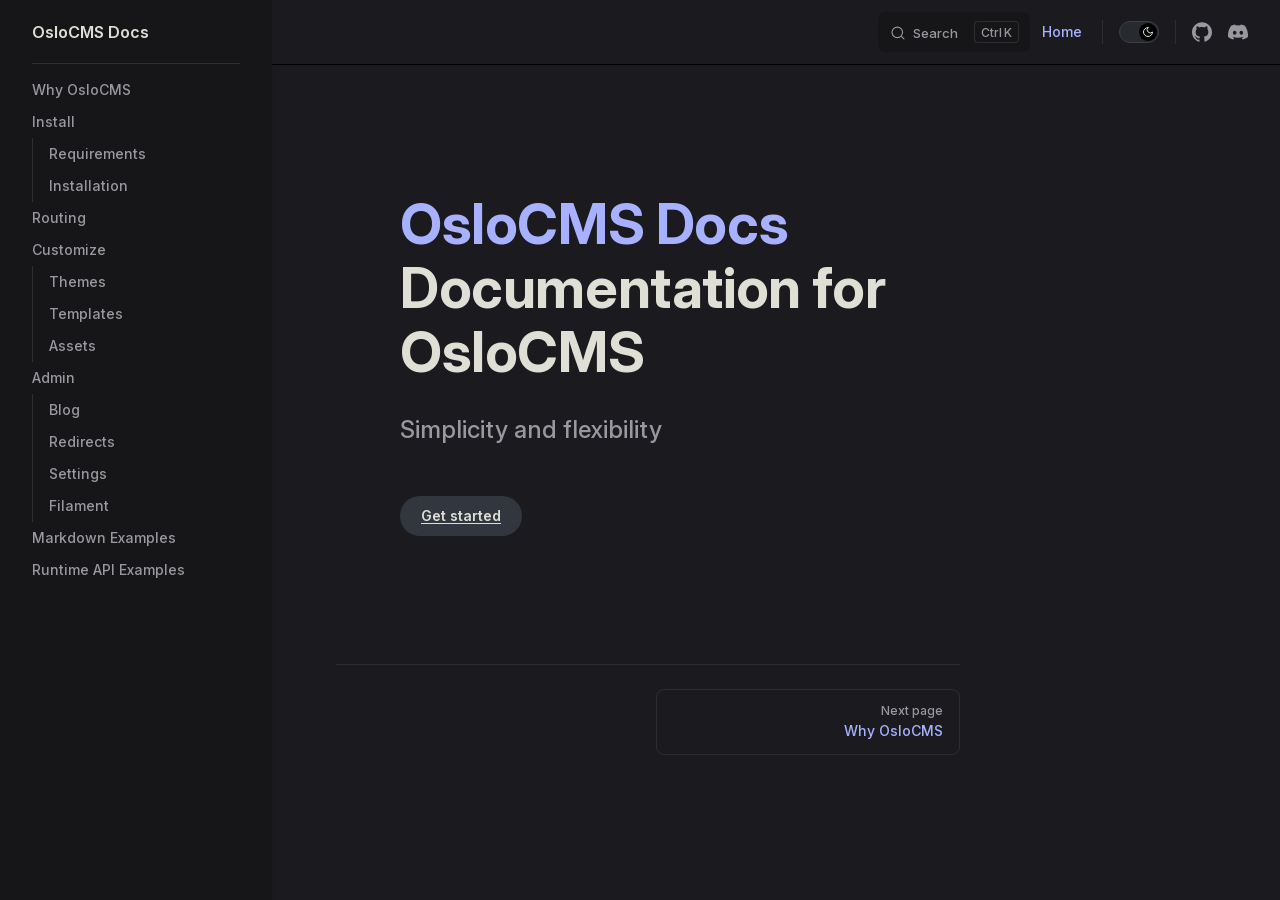
==== commit 6214a37c: "testing vue comp." ====
--- a/docs/index.html
+++ b/docs/index.html
@@ -13,13 +13,13 @@
     <link rel="preload" href="/docs/assets/inter-roman-latin.Di8DUHzh.woff2" as="font" type="font/woff2" crossorigin="">
     <link rel="modulepreload" href="/docs/assets/chunks/theme.C1xCD0y6.js">
     <link rel="modulepreload" href="/docs/assets/chunks/framework.C_C_Szfk.js">
-    <link rel="modulepreload" href="/docs/assets/index.md.DjQU7YTo.lean.js">
+    <link rel="modulepreload" href="/docs/assets/index.md.Dh48HFjS.lean.js">
     <script id="check-dark-mode">(()=>{const e=localStorage.getItem("vitepress-theme-appearance")||"dark",a=window.matchMedia("(prefers-color-scheme: dark)").matches;(!e||e==="auto"?a:e==="dark")&&document.documentElement.classList.add("dark")})();</script>
     <script id="check-mac-os">document.documentElement.classList.toggle("mac",/Mac|iPhone|iPod|iPad/i.test(navigator.platform));</script>
   </head>
   <body>
-    <div id="app"><div class="Layout" data-v-5d98c3a5><!--[--><!--]--><!--[--><span tabindex="-1" data-v-0b0ada53></span><a href="#VPContent" class="VPSkipLink visually-hidden" data-v-0b0ada53>Skip to content</a><!--]--><!----><header class="VPNav" data-v-5d98c3a5 data-v-ae24b3ad><div class="VPNavBar" data-v-ae24b3ad data-v-6aa21345><div class="wrapper" data-v-6aa21345><div class="container" data-v-6aa21345><div class="title" data-v-6aa21345><div class="VPNavBarTitle has-sidebar" data-v-6aa21345 data-v-1168a8e4><a class="title" href="/docs/" data-v-1168a8e4><!--[--><!--]--><!----><span data-v-1168a8e4>OsloCMS Docs</span><!--[--><!--]--></a></div></div><div class="content" data-v-6aa21345><div class="content-body" data-v-6aa21345><!--[--><!--]--><div class="VPNavBarSearch search" data-v-6aa21345><!--[--><!----><div id="local-search"><button type="button" class="DocSearch DocSearch-Button" aria-label="Search"><span class="DocSearch-Button-Container"><span class="vp-icon DocSearch-Search-Icon"></span><span class="DocSearch-Button-Placeholder">Search</span></span><span class="DocSearch-Button-Keys"><kbd class="DocSearch-Button-Key"></kbd><kbd class="DocSearch-Button-Key">K</kbd></span></button></div><!--]--></div><nav aria-labelledby="main-nav-aria-label" class="VPNavBarMenu menu" data-v-6aa21345 data-v-dc692963><span id="main-nav-aria-label" class="visually-hidden" data-v-dc692963> Main Navigation </span><!--[--><!--[--><a class="VPLink link VPNavBarMenuLink active" href="/docs/" tabindex="0" data-v-dc692963 data-v-e56f3d57><!--[--><span data-v-e56f3d57>Home</span><!--]--></a><!--]--><!--]--></nav><!----><div class="VPNavBarAppearance appearance" data-v-6aa21345 data-v-6c893767><button class="VPSwitch VPSwitchAppearance" type="button" role="switch" title aria-checked="true" data-v-6c893767 data-v-5337faa4 data-v-1d5665e3><span class="check" data-v-1d5665e3><span class="icon" data-v-1d5665e3><!--[--><span class="vpi-sun sun" data-v-5337faa4></span><span class="vpi-moon moon" data-v-5337faa4></span><!--]--></span></span></button></div><div class="VPSocialLinks VPNavBarSocialLinks social-links" data-v-6aa21345 data-v-0394ad82 data-v-7bc22406><!--[--><a class="VPSocialLink no-icon" href="https://github.com/oslocms/oslocms" aria-label="github" target="_blank" rel="noopener" data-v-7bc22406 data-v-bd121fe5><span class="vpi-social-github"></span></a><a class="VPSocialLink no-icon" href="https://discord.com/invite/kWGQYhbkNf" aria-label="discord" target="_blank" rel="noopener" data-v-7bc22406 data-v-bd121fe5><span class="vpi-social-discord"></span></a><!--]--></div><div class="VPFlyout VPNavBarExtra extra" data-v-6aa21345 data-v-bb2aa2f0 data-v-cf11d7a2><button type="button" class="button" aria-haspopup="true" aria-expanded="false" aria-label="extra navigation" data-v-cf11d7a2><span class="vpi-more-horizontal icon" data-v-cf11d7a2></span></button><div class="menu" data-v-cf11d7a2><div class="VPMenu" data-v-cf11d7a2 data-v-b98bc113><!----><!--[--><!--[--><!----><div class="group" data-v-bb2aa2f0><div class="item appearance" data-v-bb2aa2f0><p class="label" data-v-bb2aa2f0>Appearance</p><div class="appearance-action" data-v-bb2aa2f0><button class="VPSwitch VPSwitchAppearance" type="button" role="switch" title aria-checked="true" data-v-bb2aa2f0 data-v-5337faa4 data-v-1d5665e3><span class="check" data-v-1d5665e3><span class="icon" data-v-1d5665e3><!--[--><span class="vpi-sun sun" data-v-5337faa4></span><span class="vpi-moon moon" data-v-5337faa4></span><!--]--></span></span></button></div></div></div><div class="group" data-v-bb2aa2f0><div class="item social-links" data-v-bb2aa2f0><div class="VPSocialLinks social-links-list" data-v-bb2aa2f0 data-v-7bc22406><!--[--><a class="VPSocialLink no-icon" href="https://github.com/oslocms/oslocms" aria-label="github" target="_blank" rel="noopener" data-v-7bc22406 data-v-bd121fe5><span class="vpi-social-github"></span></a><a class="VPSocialLink no-icon" href="https://discord.com/invite/kWGQYhbkNf" aria-label="discord" target="_blank" rel="noopener" data-v-7bc22406 data-v-bd121fe5><span class="vpi-social-discord"></span></a><!--]--></div></div></div><!--]--><!--]--></div></div></div><!--[--><!--]--><button type="button" class="VPNavBarHamburger hamburger" aria-label="mobile navigation" aria-expanded="false" aria-controls="VPNavScreen" data-v-6aa21345 data-v-e5dd9c1c><span class="container" data-v-e5dd9c1c><span class="top" data-v-e5dd9c1c></span><span class="middle" data-v-e5dd9c1c></span><span class="bottom" data-v-e5dd9c1c></span></span></button></div></div></div></div><div class="divider" data-v-6aa21345><div class="divider-line" data-v-6aa21345></div></div></div><!----></header><div class="VPLocalNav has-sidebar empty" data-v-5d98c3a5 data-v-a6f0e41e><div class="container" data-v-a6f0e41e><button class="menu" aria-expanded="false" aria-controls="VPSidebarNav" data-v-a6f0e41e><span class="vpi-align-left menu-icon" data-v-a6f0e41e></span><span class="menu-text" data-v-a6f0e41e>Menu</span></button><div class="VPLocalNavOutlineDropdown" style="--vp-vh:0px;" data-v-a6f0e41e data-v-8a42e2b4><button data-v-8a42e2b4>Return to top</button><!----></div></div></div><aside class="VPSidebar" data-v-5d98c3a5 data-v-319d5ca6><div class="curtain" data-v-319d5ca6></div><nav class="nav" id="VPSidebarNav" aria-labelledby="sidebar-aria-label" tabindex="-1" data-v-319d5ca6><span class="visually-hidden" id="sidebar-aria-label" data-v-319d5ca6> Sidebar Navigation </span><!--[--><!--]--><!--[--><div class="no-transition group" data-v-c40bc020><section class="VPSidebarItem level-0" data-v-c40bc020 data-v-b3fd67f8><!----><div class="items" data-v-b3fd67f8><!--[--><div class="VPSidebarItem level-1 is-link" data-v-b3fd67f8><div class="item" data-v-b3fd67f8><div class="indicator" data-v-b3fd67f8></div><a class="VPLink link link" href="/docs/why-oslocms.html" data-v-b3fd67f8><!--[--><p class="text" data-v-b3fd67f8>Why OsloCMS</p><!--]--></a><!----></div><!----></div><section class="VPSidebarItem level-1" data-v-b3fd67f8><div class="item" role="button" tabindex="0" data-v-b3fd67f8><div class="indicator" data-v-b3fd67f8></div><h3 class="text" data-v-b3fd67f8>Install</h3><!----></div><div class="items" data-v-b3fd67f8><!--[--><div class="VPSidebarItem level-2 is-link" data-v-b3fd67f8><div class="item" data-v-b3fd67f8><div class="indicator" data-v-b3fd67f8></div><a class="VPLink link link" href="/docs/requirements.html" data-v-b3fd67f8><!--[--><p class="text" data-v-b3fd67f8>Requirements</p><!--]--></a><!----></div><!----></div><div class="VPSidebarItem level-2 is-link" data-v-b3fd67f8><div class="item" data-v-b3fd67f8><div class="indicator" data-v-b3fd67f8></div><a class="VPLink link link" href="/docs/installation.html" data-v-b3fd67f8><!--[--><p class="text" data-v-b3fd67f8>Installation</p><!--]--></a><!----></div><!----></div><!--]--></div></section><div class="VPSidebarItem level-1 is-link" data-v-b3fd67f8><div class="item" data-v-b3fd67f8><div class="indicator" data-v-b3fd67f8></div><a class="VPLink link link" href="/docs/routing.html" data-v-b3fd67f8><!--[--><p class="text" data-v-b3fd67f8>Routing</p><!--]--></a><!----></div><!----></div><section class="VPSidebarItem level-1" data-v-b3fd67f8><div class="item" role="button" tabindex="0" data-v-b3fd67f8><div class="indicator" data-v-b3fd67f8></div><h3 class="text" data-v-b3fd67f8>Customize</h3><!----></div><div class="items" data-v-b3fd67f8><!--[--><div class="VPSidebarItem level-2 is-link" data-v-b3fd67f8><div class="item" data-v-b3fd67f8><div class="indicator" data-v-b3fd67f8></div><a class="VPLink link link" href="/docs/themes.html" data-v-b3fd67f8><!--[--><p class="text" data-v-b3fd67f8>Themes</p><!--]--></a><!----></div><!----></div><div class="VPSidebarItem level-2 is-link" data-v-b3fd67f8><div class="item" data-v-b3fd67f8><div class="indicator" data-v-b3fd67f8></div><a class="VPLink link link" href="/docs/templates.html" data-v-b3fd67f8><!--[--><p class="text" data-v-b3fd67f8>Templates</p><!--]--></a><!----></div><!----></div><div class="VPSidebarItem level-2 is-link" data-v-b3fd67f8><div class="item" data-v-b3fd67f8><div class="indicator" data-v-b3fd67f8></div><a class="VPLink link link" href="/docs/assets.html" data-v-b3fd67f8><!--[--><p class="text" data-v-b3fd67f8>Assets</p><!--]--></a><!----></div><!----></div><!--]--></div></section><section class="VPSidebarItem level-1" data-v-b3fd67f8><div class="item" role="button" tabindex="0" data-v-b3fd67f8><div class="indicator" data-v-b3fd67f8></div><h3 class="text" data-v-b3fd67f8>Admin</h3><!----></div><div class="items" data-v-b3fd67f8><!--[--><div class="VPSidebarItem level-2 is-link" data-v-b3fd67f8><div class="item" data-v-b3fd67f8><div class="indicator" data-v-b3fd67f8></div><a class="VPLink link link" href="/docs/blog.html" data-v-b3fd67f8><!--[--><p class="text" data-v-b3fd67f8>Blog</p><!--]--></a><!----></div><!----></div><div class="VPSidebarItem level-2 is-link" data-v-b3fd67f8><div class="item" data-v-b3fd67f8><div class="indicator" data-v-b3fd67f8></div><a class="VPLink link link" href="/docs/redirects.html" data-v-b3fd67f8><!--[--><p class="text" data-v-b3fd67f8>Redirects</p><!--]--></a><!----></div><!----></div><div class="VPSidebarItem level-2 is-link" data-v-b3fd67f8><div class="item" data-v-b3fd67f8><div class="indicator" data-v-b3fd67f8></div><a class="VPLink link link" href="/docs/settings.html" data-v-b3fd67f8><!--[--><p class="text" data-v-b3fd67f8>Settings</p><!--]--></a><!----></div><!----></div><div class="VPSidebarItem level-2 is-link" data-v-b3fd67f8><div class="item" data-v-b3fd67f8><div class="indicator" data-v-b3fd67f8></div><a class="VPLink link link" href="/docs/filament.html" data-v-b3fd67f8><!--[--><p class="text" data-v-b3fd67f8>Filament</p><!--]--></a><!----></div><!----></div><!--]--></div></section><div class="VPSidebarItem level-1 is-link" data-v-b3fd67f8><div class="item" data-v-b3fd67f8><div class="indicator" data-v-b3fd67f8></div><a class="VPLink link link" href="/docs/markdown-examples.html" data-v-b3fd67f8><!--[--><p class="text" data-v-b3fd67f8>Markdown Examples</p><!--]--></a><!----></div><!----></div><div class="VPSidebarItem level-1 is-link" data-v-b3fd67f8><div class="item" data-v-b3fd67f8><div class="indicator" data-v-b3fd67f8></div><a class="VPLink link link" href="/docs/api-examples.html" data-v-b3fd67f8><!--[--><p class="text" data-v-b3fd67f8>Runtime API Examples</p><!--]--></a><!----></div><!----></div><!--]--></div></section></div><!--]--><!--[--><!--]--></nav></aside><div class="VPContent has-sidebar" id="VPContent" data-v-5d98c3a5 data-v-1428d186><div class="VPDoc has-sidebar has-aside" data-v-1428d186 data-v-39a288b8><!--[--><!--]--><div class="container" data-v-39a288b8><div class="aside" data-v-39a288b8><div class="aside-curtain" data-v-39a288b8></div><div class="aside-container" data-v-39a288b8><div class="aside-content" data-v-39a288b8><div class="VPDocAside" data-v-39a288b8 data-v-3f215769><!--[--><!--]--><!--[--><!--]--><nav aria-labelledby="doc-outline-aria-label" class="VPDocAsideOutline" data-v-3f215769 data-v-a5bbad30><div class="content" data-v-a5bbad30><div class="outline-marker" data-v-a5bbad30></div><div aria-level="2" class="outline-title" id="doc-outline-aria-label" role="heading" data-v-a5bbad30>On this page</div><ul class="VPDocOutlineItem root" data-v-a5bbad30 data-v-b933a997><!--[--><!--]--></ul></div></nav><!--[--><!--]--><div class="spacer" data-v-3f215769></div><!--[--><!--]--><!----><!--[--><!--]--><!--[--><!--]--></div></div></div></div><div class="content" data-v-39a288b8><div class="content-container" data-v-39a288b8><!--[--><!--]--><main class="main" data-v-39a288b8><div style="position:relative;" class="vp-doc _docs_" data-v-39a288b8><div><p>OsloCMS Documentation</p><div class="VPHero VPHomeHero" data-v-4f9c455b><div class="container" data-v-4f9c455b><div class="main" data-v-4f9c455b><!--[--><!--]--><!--[--><h1 class="heading" data-v-4f9c455b><span class="name clip" data-v-4f9c455b>OsloCMS Docs</span><span class="text" data-v-4f9c455b>Documentation for OsloCMS</span></h1><p class="tagline" data-v-4f9c455b>Simplicity and flexibility</p><!--]--><!--[--><!--]--><div class="actions" data-v-4f9c455b><!--[--><div class="action" data-v-4f9c455b><a class="VPButton medium alt" href="/docs/why-oslocms.html" data-v-4f9c455b data-v-fa7799d5>Get started</a></div><!--]--></div><!--[--><!--]--></div><!----></div></div></div></div></main><footer class="VPDocFooter" data-v-39a288b8 data-v-e257564d><!--[--><!--]--><!----><nav class="prev-next" aria-labelledby="doc-footer-aria-label" data-v-e257564d><span class="visually-hidden" id="doc-footer-aria-label" data-v-e257564d>Pager</span><div class="pager" data-v-e257564d><!----></div><div class="pager" data-v-e257564d><a class="VPLink link pager-link next" href="/docs/why-oslocms.html" data-v-e257564d><!--[--><span class="desc" data-v-e257564d>Next page</span><span class="title" data-v-e257564d>Why OsloCMS</span><!--]--></a></div></nav></footer><!--[--><!--]--></div></div></div><!--[--><!--]--></div></div><!----><!--[--><!--]--></div></div>
-    <script>window.__VP_HASH_MAP__=JSON.parse("{\"api-examples.md\":\"Dsh8jZm9\",\"blog.md\":\"DB3ICkCv\",\"filament.md\":\"DkvIw7Wy\",\"index.md\":\"DjQU7YTo\",\"installation.md\":\"D9FO92yv\",\"markdown-examples.md\":\"B5f4n4LQ\",\"requirements.md\":\"CQa6sBof\",\"routing.md\":\"C2Q2ifGm\",\"settings.md\":\"DXqsohsx\",\"templates.md\":\"BaVoWeAZ\",\"themes.md\":\"8cF9UTrM\",\"why-oslocms.md\":\"DVQDPVm5\"}");window.__VP_SITE_DATA__=JSON.parse("{\"lang\":\"en-US\",\"dir\":\"ltr\",\"title\":\"OsloCMS Docs\",\"description\":\"Documentation for OsloCMS\",\"base\":\"/docs/\",\"head\":[],\"router\":{\"prefetchLinks\":true},\"appearance\":\"dark\",\"themeConfig\":{\"head\":[[\"link\",{\"rel\":\"icon\",\"href\":\"/images/favicon.ico\"}]],\"nav\":[{\"text\":\"Home\",\"link\":\"/\"}],\"sidebar\":[{\"items\":[{\"text\":\"Why OsloCMS\",\"link\":\"/why-oslocms\"},{\"text\":\"Install\",\"items\":[{\"text\":\"Requirements\",\"link\":\"/requirements\"},{\"text\":\"Installation\",\"link\":\"/installation\"}]},{\"text\":\"Routing\",\"link\":\"/routing\"},{\"text\":\"Customize\",\"items\":[{\"text\":\"Themes\",\"link\":\"/themes\"},{\"text\":\"Templates\",\"link\":\"/templates\"},{\"text\":\"Assets\",\"link\":\"/assets\"}]},{\"text\":\"Admin\",\"items\":[{\"text\":\"Blog\",\"link\":\"/blog\"},{\"text\":\"Redirects\",\"link\":\"/redirects\"},{\"text\":\"Settings\",\"link\":\"/settings\"},{\"text\":\"Filament\",\"link\":\"/filament\"}]},{\"text\":\"Markdown Examples\",\"link\":\"/markdown-examples\"},{\"text\":\"Runtime API Examples\",\"link\":\"/api-examples\"}]}],\"socialLinks\":[{\"icon\":\"github\",\"link\":\"https://github.com/oslocms/oslocms\"},{\"icon\":\"discord\",\"link\":\"https://discord.com/invite/kWGQYhbkNf\"}],\"search\":{\"provider\":\"local\"}},\"locales\":{},\"scrollOffset\":134,\"cleanUrls\":false}");</script>
+    <div id="app"><div class="Layout" data-v-5d98c3a5><!--[--><!--]--><!--[--><span tabindex="-1" data-v-0b0ada53></span><a href="#VPContent" class="VPSkipLink visually-hidden" data-v-0b0ada53>Skip to content</a><!--]--><!----><header class="VPNav" data-v-5d98c3a5 data-v-ae24b3ad><div class="VPNavBar" data-v-ae24b3ad data-v-6aa21345><div class="wrapper" data-v-6aa21345><div class="container" data-v-6aa21345><div class="title" data-v-6aa21345><div class="VPNavBarTitle has-sidebar" data-v-6aa21345 data-v-1168a8e4><a class="title" href="/docs/" data-v-1168a8e4><!--[--><!--]--><!----><span data-v-1168a8e4>OsloCMS Docs</span><!--[--><!--]--></a></div></div><div class="content" data-v-6aa21345><div class="content-body" data-v-6aa21345><!--[--><!--]--><div class="VPNavBarSearch search" data-v-6aa21345><!--[--><!----><div id="local-search"><button type="button" class="DocSearch DocSearch-Button" aria-label="Search"><span class="DocSearch-Button-Container"><span class="vp-icon DocSearch-Search-Icon"></span><span class="DocSearch-Button-Placeholder">Search</span></span><span class="DocSearch-Button-Keys"><kbd class="DocSearch-Button-Key"></kbd><kbd class="DocSearch-Button-Key">K</kbd></span></button></div><!--]--></div><nav aria-labelledby="main-nav-aria-label" class="VPNavBarMenu menu" data-v-6aa21345 data-v-dc692963><span id="main-nav-aria-label" class="visually-hidden" data-v-dc692963> Main Navigation </span><!--[--><!--[--><a class="VPLink link VPNavBarMenuLink active" href="/docs/" tabindex="0" data-v-dc692963 data-v-e56f3d57><!--[--><span data-v-e56f3d57>Home</span><!--]--></a><!--]--><!--]--></nav><!----><div class="VPNavBarAppearance appearance" data-v-6aa21345 data-v-6c893767><button class="VPSwitch VPSwitchAppearance" type="button" role="switch" title aria-checked="true" data-v-6c893767 data-v-5337faa4 data-v-1d5665e3><span class="check" data-v-1d5665e3><span class="icon" data-v-1d5665e3><!--[--><span class="vpi-sun sun" data-v-5337faa4></span><span class="vpi-moon moon" data-v-5337faa4></span><!--]--></span></span></button></div><div class="VPSocialLinks VPNavBarSocialLinks social-links" data-v-6aa21345 data-v-0394ad82 data-v-7bc22406><!--[--><a class="VPSocialLink no-icon" href="https://github.com/oslocms/oslocms" aria-label="github" target="_blank" rel="noopener" data-v-7bc22406 data-v-bd121fe5><span class="vpi-social-github"></span></a><a class="VPSocialLink no-icon" href="https://discord.com/invite/kWGQYhbkNf" aria-label="discord" target="_blank" rel="noopener" data-v-7bc22406 data-v-bd121fe5><span class="vpi-social-discord"></span></a><!--]--></div><div class="VPFlyout VPNavBarExtra extra" data-v-6aa21345 data-v-bb2aa2f0 data-v-cf11d7a2><button type="button" class="button" aria-haspopup="true" aria-expanded="false" aria-label="extra navigation" data-v-cf11d7a2><span class="vpi-more-horizontal icon" data-v-cf11d7a2></span></button><div class="menu" data-v-cf11d7a2><div class="VPMenu" data-v-cf11d7a2 data-v-b98bc113><!----><!--[--><!--[--><!----><div class="group" data-v-bb2aa2f0><div class="item appearance" data-v-bb2aa2f0><p class="label" data-v-bb2aa2f0>Appearance</p><div class="appearance-action" data-v-bb2aa2f0><button class="VPSwitch VPSwitchAppearance" type="button" role="switch" title aria-checked="true" data-v-bb2aa2f0 data-v-5337faa4 data-v-1d5665e3><span class="check" data-v-1d5665e3><span class="icon" data-v-1d5665e3><!--[--><span class="vpi-sun sun" data-v-5337faa4></span><span class="vpi-moon moon" data-v-5337faa4></span><!--]--></span></span></button></div></div></div><div class="group" data-v-bb2aa2f0><div class="item social-links" data-v-bb2aa2f0><div class="VPSocialLinks social-links-list" data-v-bb2aa2f0 data-v-7bc22406><!--[--><a class="VPSocialLink no-icon" href="https://github.com/oslocms/oslocms" aria-label="github" target="_blank" rel="noopener" data-v-7bc22406 data-v-bd121fe5><span class="vpi-social-github"></span></a><a class="VPSocialLink no-icon" href="https://discord.com/invite/kWGQYhbkNf" aria-label="discord" target="_blank" rel="noopener" data-v-7bc22406 data-v-bd121fe5><span class="vpi-social-discord"></span></a><!--]--></div></div></div><!--]--><!--]--></div></div></div><!--[--><!--]--><button type="button" class="VPNavBarHamburger hamburger" aria-label="mobile navigation" aria-expanded="false" aria-controls="VPNavScreen" data-v-6aa21345 data-v-e5dd9c1c><span class="container" data-v-e5dd9c1c><span class="top" data-v-e5dd9c1c></span><span class="middle" data-v-e5dd9c1c></span><span class="bottom" data-v-e5dd9c1c></span></span></button></div></div></div></div><div class="divider" data-v-6aa21345><div class="divider-line" data-v-6aa21345></div></div></div><!----></header><div class="VPLocalNav has-sidebar empty" data-v-5d98c3a5 data-v-a6f0e41e><div class="container" data-v-a6f0e41e><button class="menu" aria-expanded="false" aria-controls="VPSidebarNav" data-v-a6f0e41e><span class="vpi-align-left menu-icon" data-v-a6f0e41e></span><span class="menu-text" data-v-a6f0e41e>Menu</span></button><div class="VPLocalNavOutlineDropdown" style="--vp-vh:0px;" data-v-a6f0e41e data-v-8a42e2b4><button data-v-8a42e2b4>Return to top</button><!----></div></div></div><aside class="VPSidebar" data-v-5d98c3a5 data-v-319d5ca6><div class="curtain" data-v-319d5ca6></div><nav class="nav" id="VPSidebarNav" aria-labelledby="sidebar-aria-label" tabindex="-1" data-v-319d5ca6><span class="visually-hidden" id="sidebar-aria-label" data-v-319d5ca6> Sidebar Navigation </span><!--[--><!--]--><!--[--><div class="no-transition group" data-v-c40bc020><section class="VPSidebarItem level-0" data-v-c40bc020 data-v-b3fd67f8><!----><div class="items" data-v-b3fd67f8><!--[--><div class="VPSidebarItem level-1 is-link" data-v-b3fd67f8><div class="item" data-v-b3fd67f8><div class="indicator" data-v-b3fd67f8></div><a class="VPLink link link" href="/docs/why-oslocms.html" data-v-b3fd67f8><!--[--><p class="text" data-v-b3fd67f8>Why OsloCMS</p><!--]--></a><!----></div><!----></div><section class="VPSidebarItem level-1" data-v-b3fd67f8><div class="item" role="button" tabindex="0" data-v-b3fd67f8><div class="indicator" data-v-b3fd67f8></div><h3 class="text" data-v-b3fd67f8>Install</h3><!----></div><div class="items" data-v-b3fd67f8><!--[--><div class="VPSidebarItem level-2 is-link" data-v-b3fd67f8><div class="item" data-v-b3fd67f8><div class="indicator" data-v-b3fd67f8></div><a class="VPLink link link" href="/docs/requirements.html" data-v-b3fd67f8><!--[--><p class="text" data-v-b3fd67f8>Requirements</p><!--]--></a><!----></div><!----></div><div class="VPSidebarItem level-2 is-link" data-v-b3fd67f8><div class="item" data-v-b3fd67f8><div class="indicator" data-v-b3fd67f8></div><a class="VPLink link link" href="/docs/installation.html" data-v-b3fd67f8><!--[--><p class="text" data-v-b3fd67f8>Installation</p><!--]--></a><!----></div><!----></div><!--]--></div></section><div class="VPSidebarItem level-1 is-link" data-v-b3fd67f8><div class="item" data-v-b3fd67f8><div class="indicator" data-v-b3fd67f8></div><a class="VPLink link link" href="/docs/routing.html" data-v-b3fd67f8><!--[--><p class="text" data-v-b3fd67f8>Routing</p><!--]--></a><!----></div><!----></div><section class="VPSidebarItem level-1" data-v-b3fd67f8><div class="item" role="button" tabindex="0" data-v-b3fd67f8><div class="indicator" data-v-b3fd67f8></div><h3 class="text" data-v-b3fd67f8>Customize</h3><!----></div><div class="items" data-v-b3fd67f8><!--[--><div class="VPSidebarItem level-2 is-link" data-v-b3fd67f8><div class="item" data-v-b3fd67f8><div class="indicator" data-v-b3fd67f8></div><a class="VPLink link link" href="/docs/themes.html" data-v-b3fd67f8><!--[--><p class="text" data-v-b3fd67f8>Themes</p><!--]--></a><!----></div><!----></div><div class="VPSidebarItem level-2 is-link" data-v-b3fd67f8><div class="item" data-v-b3fd67f8><div class="indicator" data-v-b3fd67f8></div><a class="VPLink link link" href="/docs/templates.html" data-v-b3fd67f8><!--[--><p class="text" data-v-b3fd67f8>Templates</p><!--]--></a><!----></div><!----></div><div class="VPSidebarItem level-2 is-link" data-v-b3fd67f8><div class="item" data-v-b3fd67f8><div class="indicator" data-v-b3fd67f8></div><a class="VPLink link link" href="/docs/assets.html" data-v-b3fd67f8><!--[--><p class="text" data-v-b3fd67f8>Assets</p><!--]--></a><!----></div><!----></div><!--]--></div></section><section class="VPSidebarItem level-1" data-v-b3fd67f8><div class="item" role="button" tabindex="0" data-v-b3fd67f8><div class="indicator" data-v-b3fd67f8></div><h3 class="text" data-v-b3fd67f8>Admin</h3><!----></div><div class="items" data-v-b3fd67f8><!--[--><div class="VPSidebarItem level-2 is-link" data-v-b3fd67f8><div class="item" data-v-b3fd67f8><div class="indicator" data-v-b3fd67f8></div><a class="VPLink link link" href="/docs/blog.html" data-v-b3fd67f8><!--[--><p class="text" data-v-b3fd67f8>Blog</p><!--]--></a><!----></div><!----></div><div class="VPSidebarItem level-2 is-link" data-v-b3fd67f8><div class="item" data-v-b3fd67f8><div class="indicator" data-v-b3fd67f8></div><a class="VPLink link link" href="/docs/redirects.html" data-v-b3fd67f8><!--[--><p class="text" data-v-b3fd67f8>Redirects</p><!--]--></a><!----></div><!----></div><div class="VPSidebarItem level-2 is-link" data-v-b3fd67f8><div class="item" data-v-b3fd67f8><div class="indicator" data-v-b3fd67f8></div><a class="VPLink link link" href="/docs/settings.html" data-v-b3fd67f8><!--[--><p class="text" data-v-b3fd67f8>Settings</p><!--]--></a><!----></div><!----></div><div class="VPSidebarItem level-2 is-link" data-v-b3fd67f8><div class="item" data-v-b3fd67f8><div class="indicator" data-v-b3fd67f8></div><a class="VPLink link link" href="/docs/filament.html" data-v-b3fd67f8><!--[--><p class="text" data-v-b3fd67f8>Filament</p><!--]--></a><!----></div><!----></div><!--]--></div></section><div class="VPSidebarItem level-1 is-link" data-v-b3fd67f8><div class="item" data-v-b3fd67f8><div class="indicator" data-v-b3fd67f8></div><a class="VPLink link link" href="/docs/markdown-examples.html" data-v-b3fd67f8><!--[--><p class="text" data-v-b3fd67f8>Markdown Examples</p><!--]--></a><!----></div><!----></div><div class="VPSidebarItem level-1 is-link" data-v-b3fd67f8><div class="item" data-v-b3fd67f8><div class="indicator" data-v-b3fd67f8></div><a class="VPLink link link" href="/docs/api-examples.html" data-v-b3fd67f8><!--[--><p class="text" data-v-b3fd67f8>Runtime API Examples</p><!--]--></a><!----></div><!----></div><!--]--></div></section></div><!--]--><!--[--><!--]--></nav></aside><div class="VPContent has-sidebar" id="VPContent" data-v-5d98c3a5 data-v-1428d186><div class="VPDoc has-sidebar has-aside" data-v-1428d186 data-v-39a288b8><!--[--><!--]--><div class="container" data-v-39a288b8><div class="aside" data-v-39a288b8><div class="aside-curtain" data-v-39a288b8></div><div class="aside-container" data-v-39a288b8><div class="aside-content" data-v-39a288b8><div class="VPDocAside" data-v-39a288b8 data-v-3f215769><!--[--><!--]--><!--[--><!--]--><nav aria-labelledby="doc-outline-aria-label" class="VPDocAsideOutline" data-v-3f215769 data-v-a5bbad30><div class="content" data-v-a5bbad30><div class="outline-marker" data-v-a5bbad30></div><div aria-level="2" class="outline-title" id="doc-outline-aria-label" role="heading" data-v-a5bbad30>On this page</div><ul class="VPDocOutlineItem root" data-v-a5bbad30 data-v-b933a997><!--[--><!--]--></ul></div></nav><!--[--><!--]--><div class="spacer" data-v-3f215769></div><!--[--><!--]--><!----><!--[--><!--]--><!--[--><!--]--></div></div></div></div><div class="content" data-v-39a288b8><div class="content-container" data-v-39a288b8><!--[--><!--]--><main class="main" data-v-39a288b8><div style="position:relative;" class="vp-doc _docs_" data-v-39a288b8><div><div class="VPHero VPHomeHero" data-v-4f9c455b><div class="container" data-v-4f9c455b><div class="main" data-v-4f9c455b><!--[--><!--]--><!--[--><h1 class="heading" data-v-4f9c455b><span class="name clip" data-v-4f9c455b>OsloCMS Docs</span><span class="text" data-v-4f9c455b>Documentation for OsloCMS</span></h1><p class="tagline" data-v-4f9c455b>Simplicity and flexibility</p><!--]--><!--[--><!--]--><div class="actions" data-v-4f9c455b><!--[--><div class="action" data-v-4f9c455b><a class="VPButton medium alt" href="/docs/why-oslocms.html" data-v-4f9c455b data-v-fa7799d5>Get started</a></div><!--]--></div><!--[--><!--]--></div><!----></div></div></div></div></main><footer class="VPDocFooter" data-v-39a288b8 data-v-e257564d><!--[--><!--]--><!----><nav class="prev-next" aria-labelledby="doc-footer-aria-label" data-v-e257564d><span class="visually-hidden" id="doc-footer-aria-label" data-v-e257564d>Pager</span><div class="pager" data-v-e257564d><!----></div><div class="pager" data-v-e257564d><a class="VPLink link pager-link next" href="/docs/why-oslocms.html" data-v-e257564d><!--[--><span class="desc" data-v-e257564d>Next page</span><span class="title" data-v-e257564d>Why OsloCMS</span><!--]--></a></div></nav></footer><!--[--><!--]--></div></div></div><!--[--><!--]--></div></div><!----><!--[--><!--]--></div></div>
+    <script>window.__VP_HASH_MAP__=JSON.parse("{\"api-examples.md\":\"Dsh8jZm9\",\"blog.md\":\"DB3ICkCv\",\"filament.md\":\"DkvIw7Wy\",\"index.md\":\"Dh48HFjS\",\"installation.md\":\"D9FO92yv\",\"markdown-examples.md\":\"B5f4n4LQ\",\"requirements.md\":\"CQa6sBof\",\"routing.md\":\"C2Q2ifGm\",\"settings.md\":\"DXqsohsx\",\"templates.md\":\"BaVoWeAZ\",\"themes.md\":\"8cF9UTrM\",\"why-oslocms.md\":\"DVQDPVm5\"}");window.__VP_SITE_DATA__=JSON.parse("{\"lang\":\"en-US\",\"dir\":\"ltr\",\"title\":\"OsloCMS Docs\",\"description\":\"Documentation for OsloCMS\",\"base\":\"/docs/\",\"head\":[],\"router\":{\"prefetchLinks\":true},\"appearance\":\"dark\",\"themeConfig\":{\"head\":[[\"link\",{\"rel\":\"icon\",\"href\":\"/images/favicon.ico\"}]],\"nav\":[{\"text\":\"Home\",\"link\":\"/\"}],\"sidebar\":[{\"items\":[{\"text\":\"Why OsloCMS\",\"link\":\"/why-oslocms\"},{\"text\":\"Install\",\"items\":[{\"text\":\"Requirements\",\"link\":\"/requirements\"},{\"text\":\"Installation\",\"link\":\"/installation\"}]},{\"text\":\"Routing\",\"link\":\"/routing\"},{\"text\":\"Customize\",\"items\":[{\"text\":\"Themes\",\"link\":\"/themes\"},{\"text\":\"Templates\",\"link\":\"/templates\"},{\"text\":\"Assets\",\"link\":\"/assets\"}]},{\"text\":\"Admin\",\"items\":[{\"text\":\"Blog\",\"link\":\"/blog\"},{\"text\":\"Redirects\",\"link\":\"/redirects\"},{\"text\":\"Settings\",\"link\":\"/settings\"},{\"text\":\"Filament\",\"link\":\"/filament\"}]},{\"text\":\"Markdown Examples\",\"link\":\"/markdown-examples\"},{\"text\":\"Runtime API Examples\",\"link\":\"/api-examples\"}]}],\"socialLinks\":[{\"icon\":\"github\",\"link\":\"https://github.com/oslocms/oslocms\"},{\"icon\":\"discord\",\"link\":\"https://discord.com/invite/kWGQYhbkNf\"}],\"search\":{\"provider\":\"local\"}},\"locales\":{},\"scrollOffset\":134,\"cleanUrls\":false}");</script>
     
   </body>
 </html>
